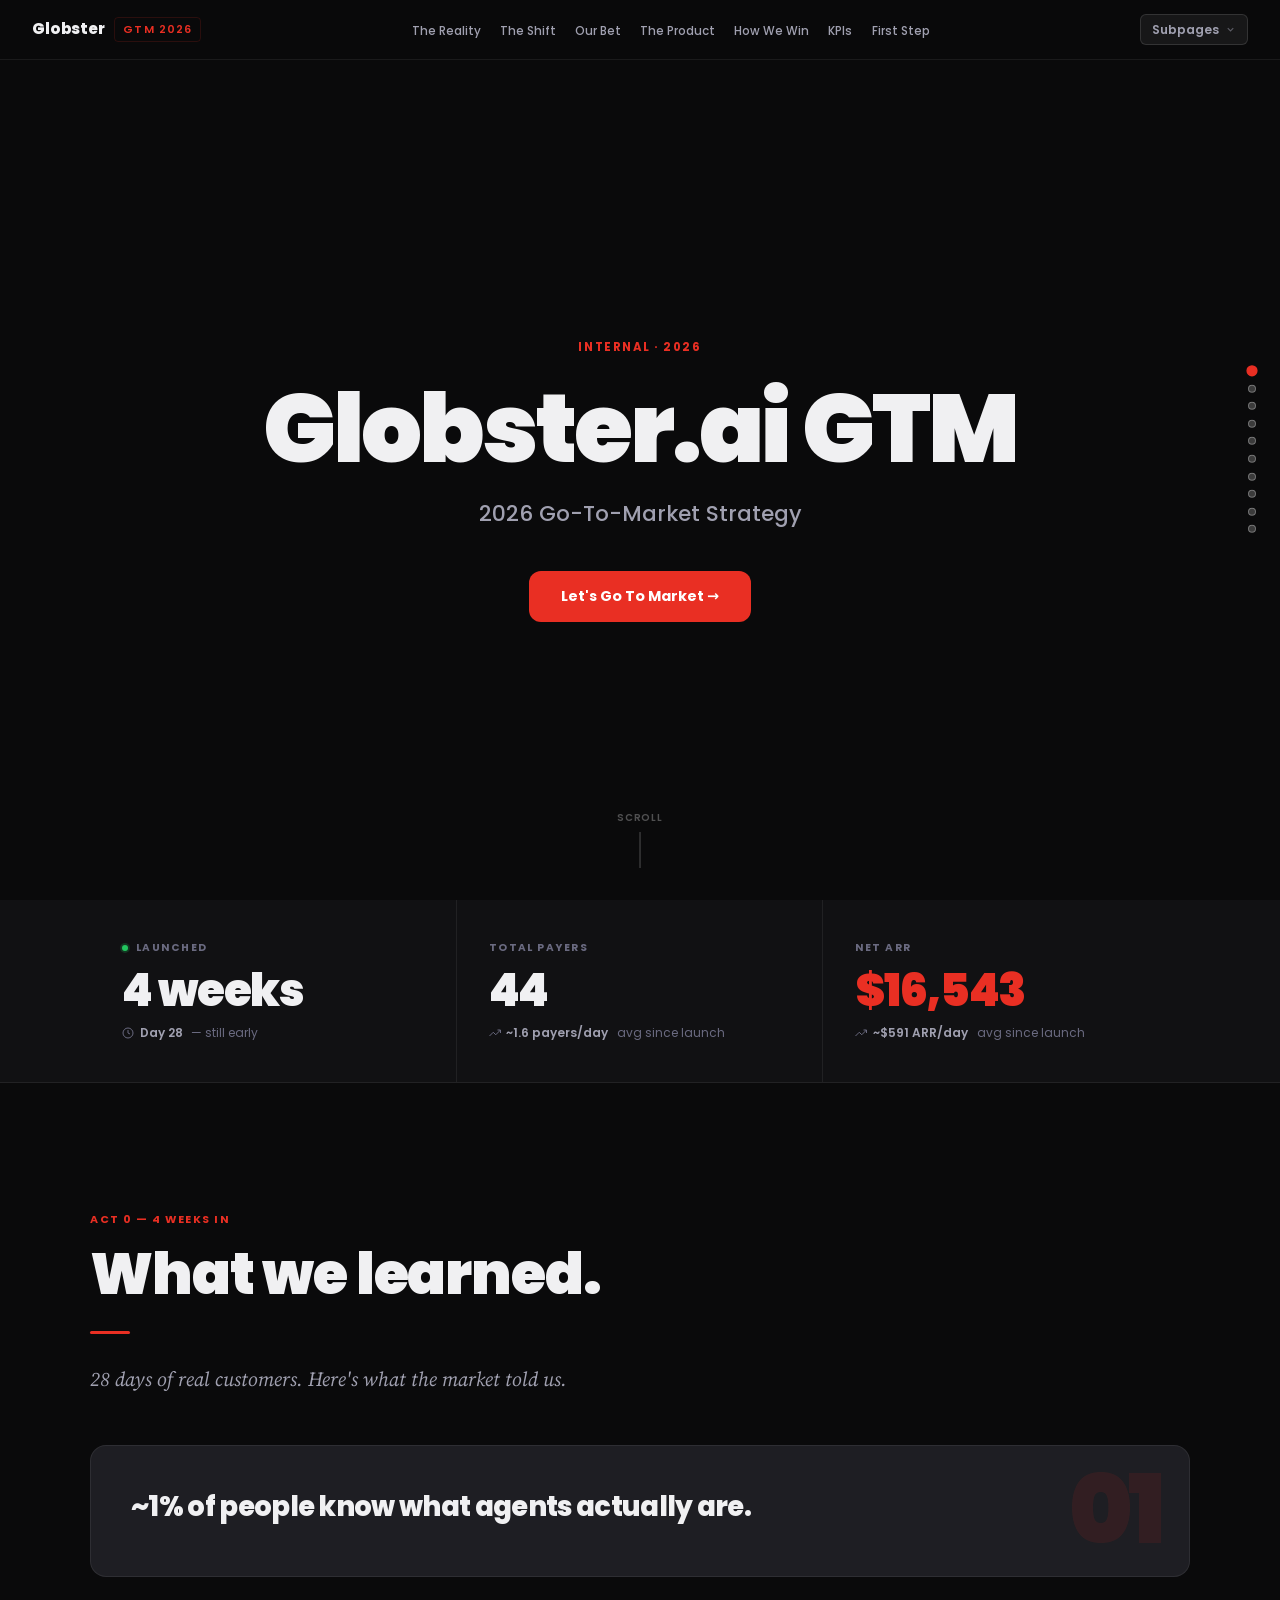
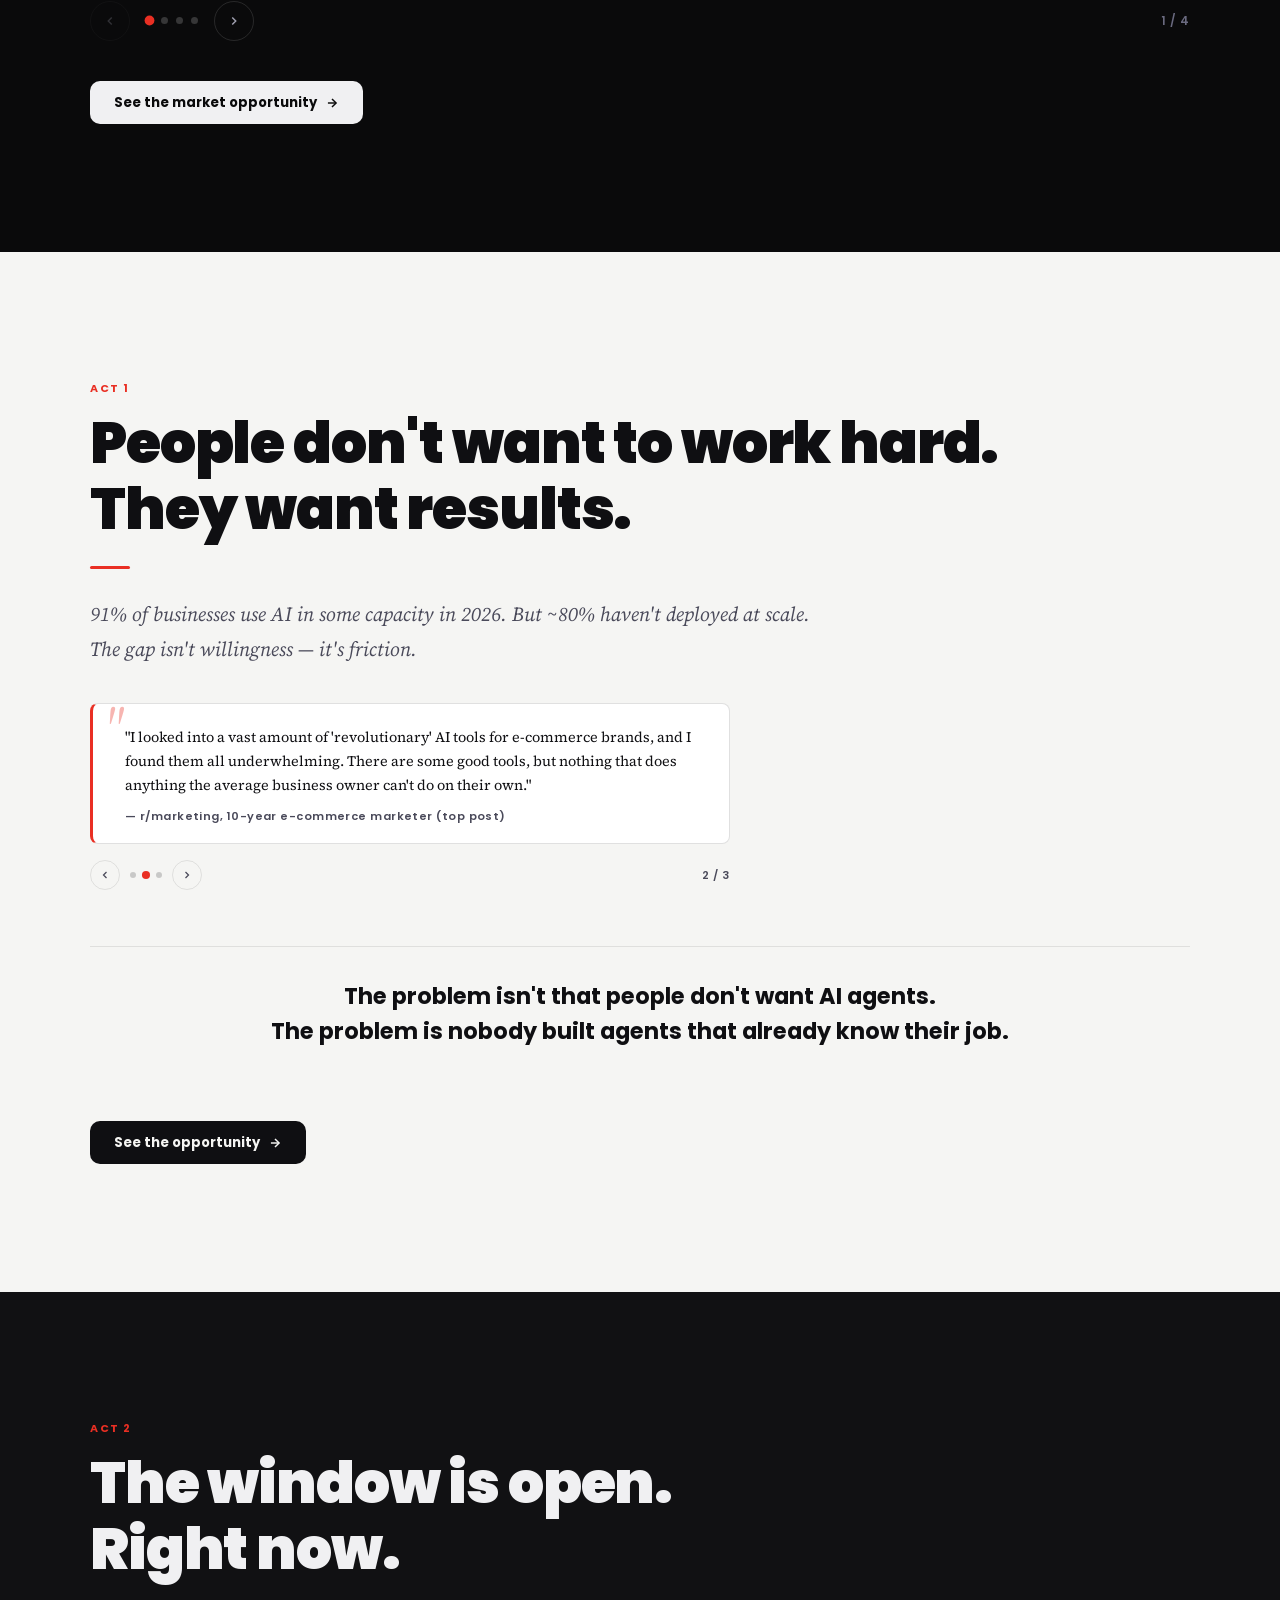
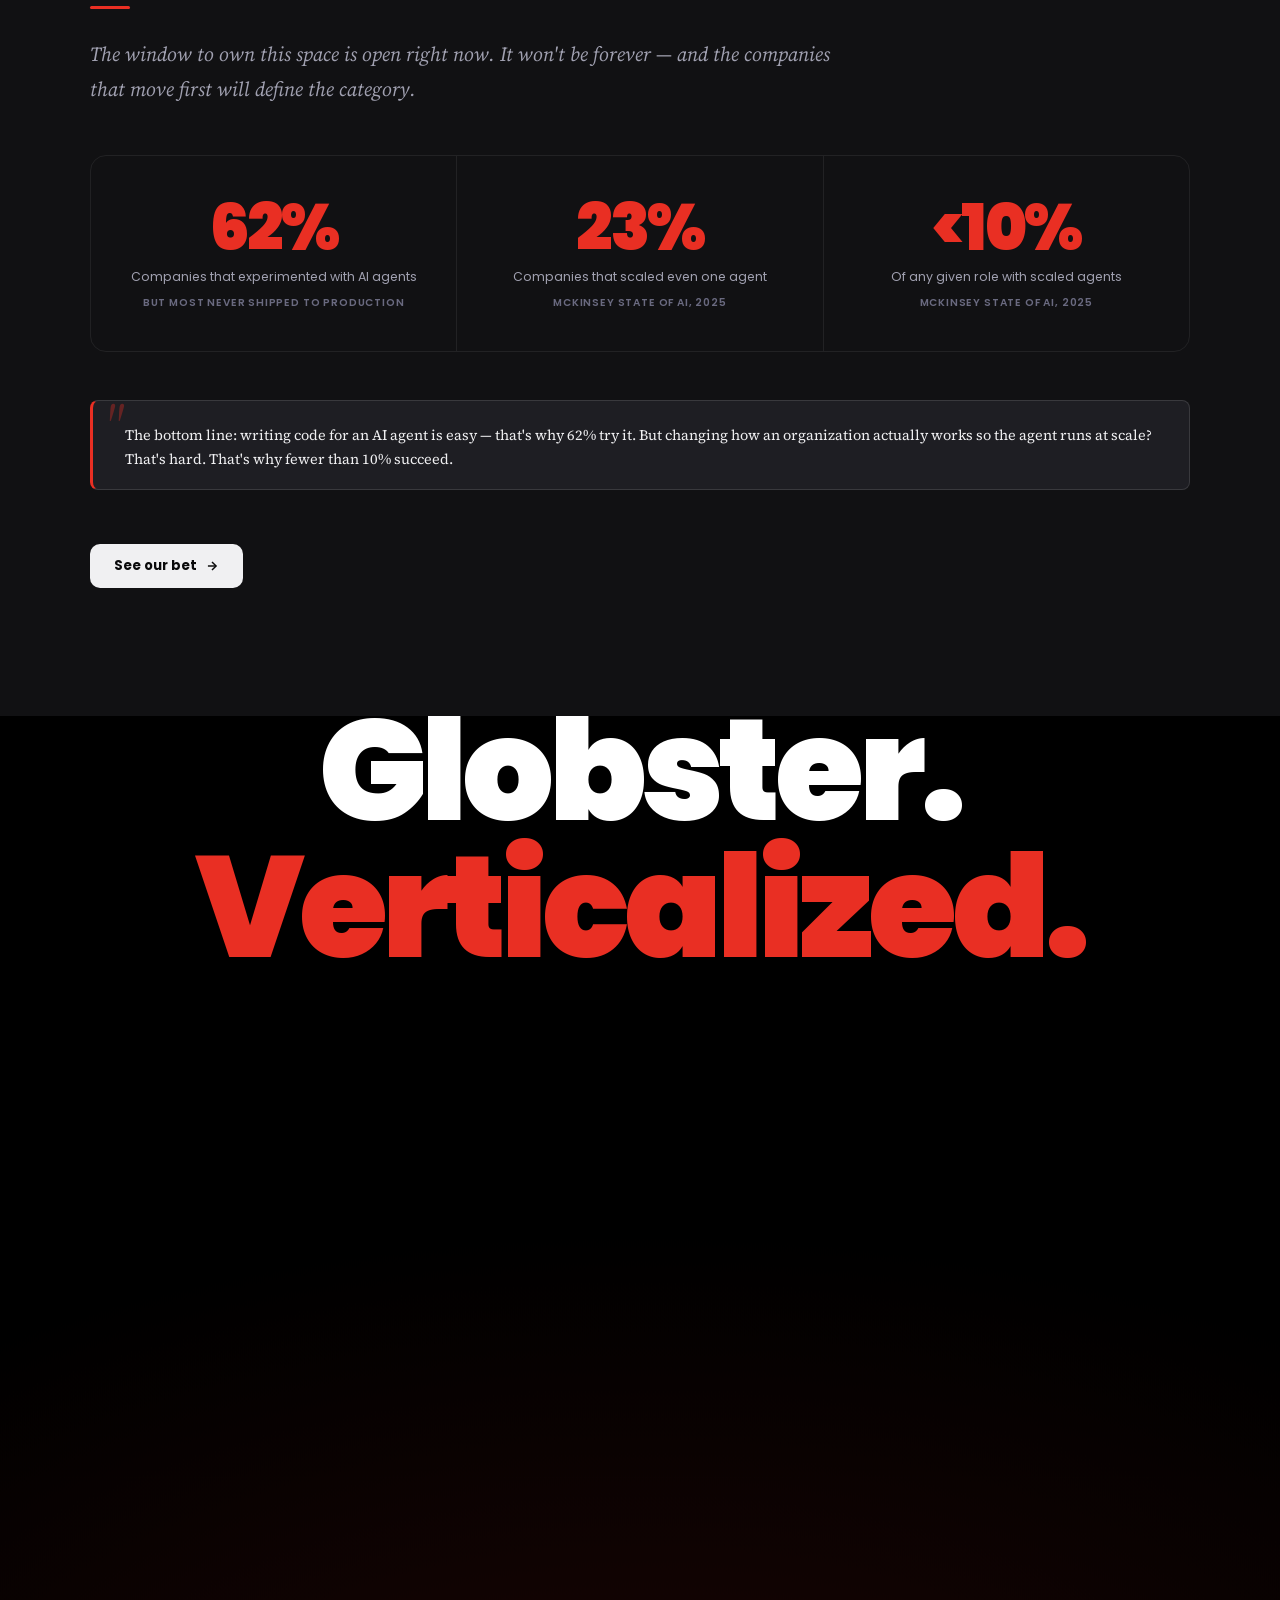
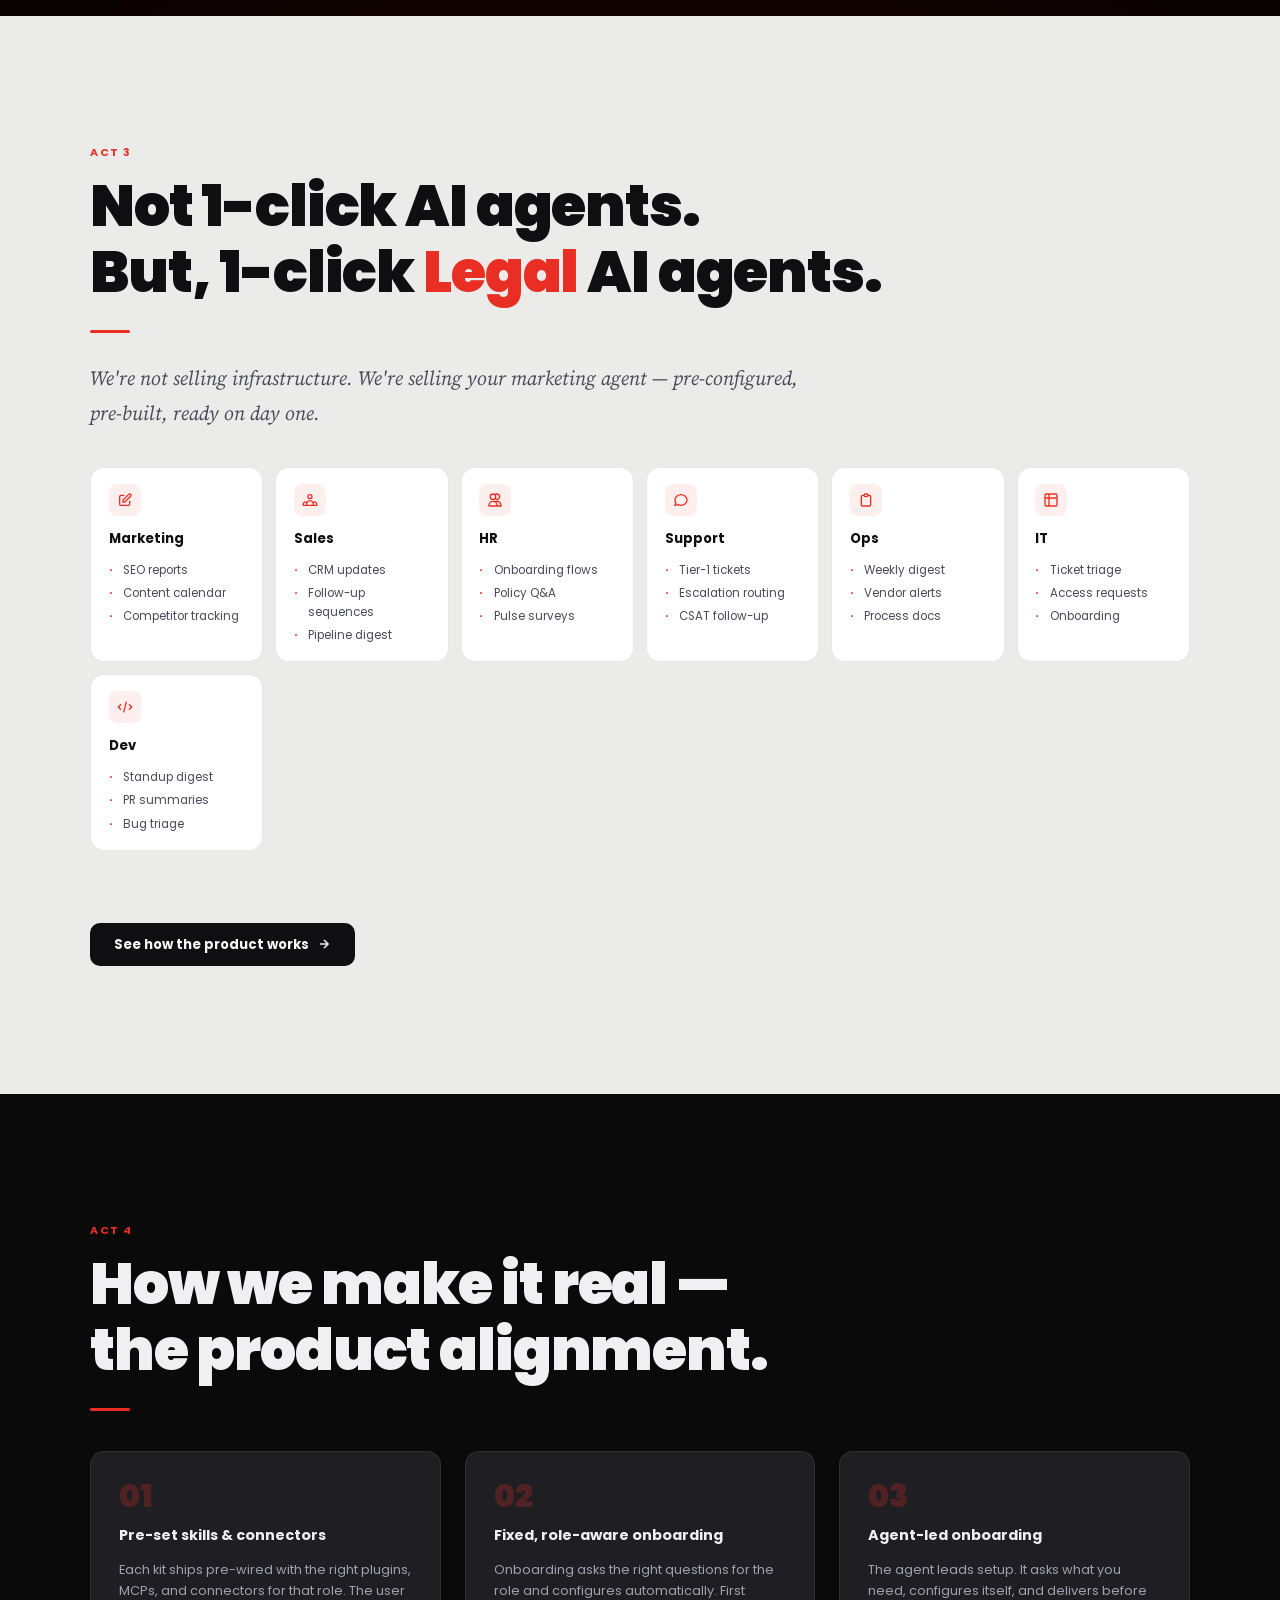
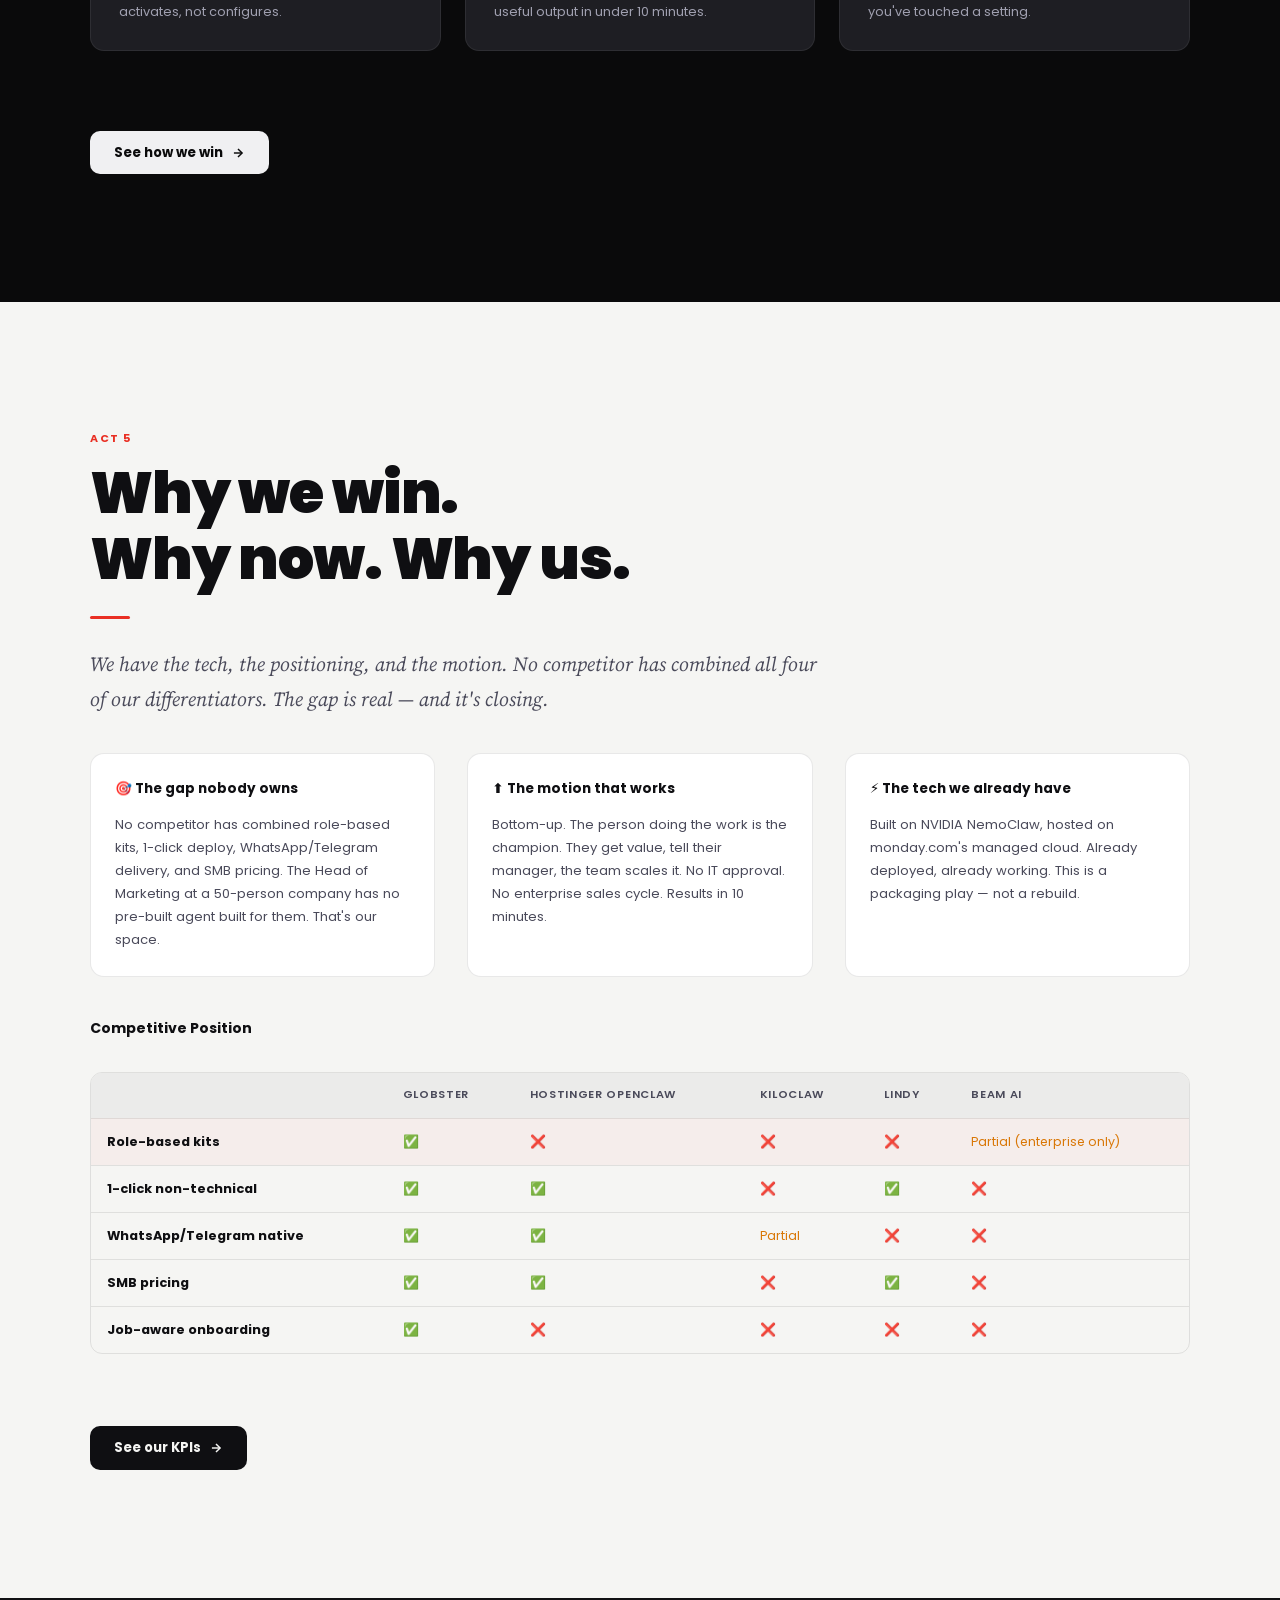
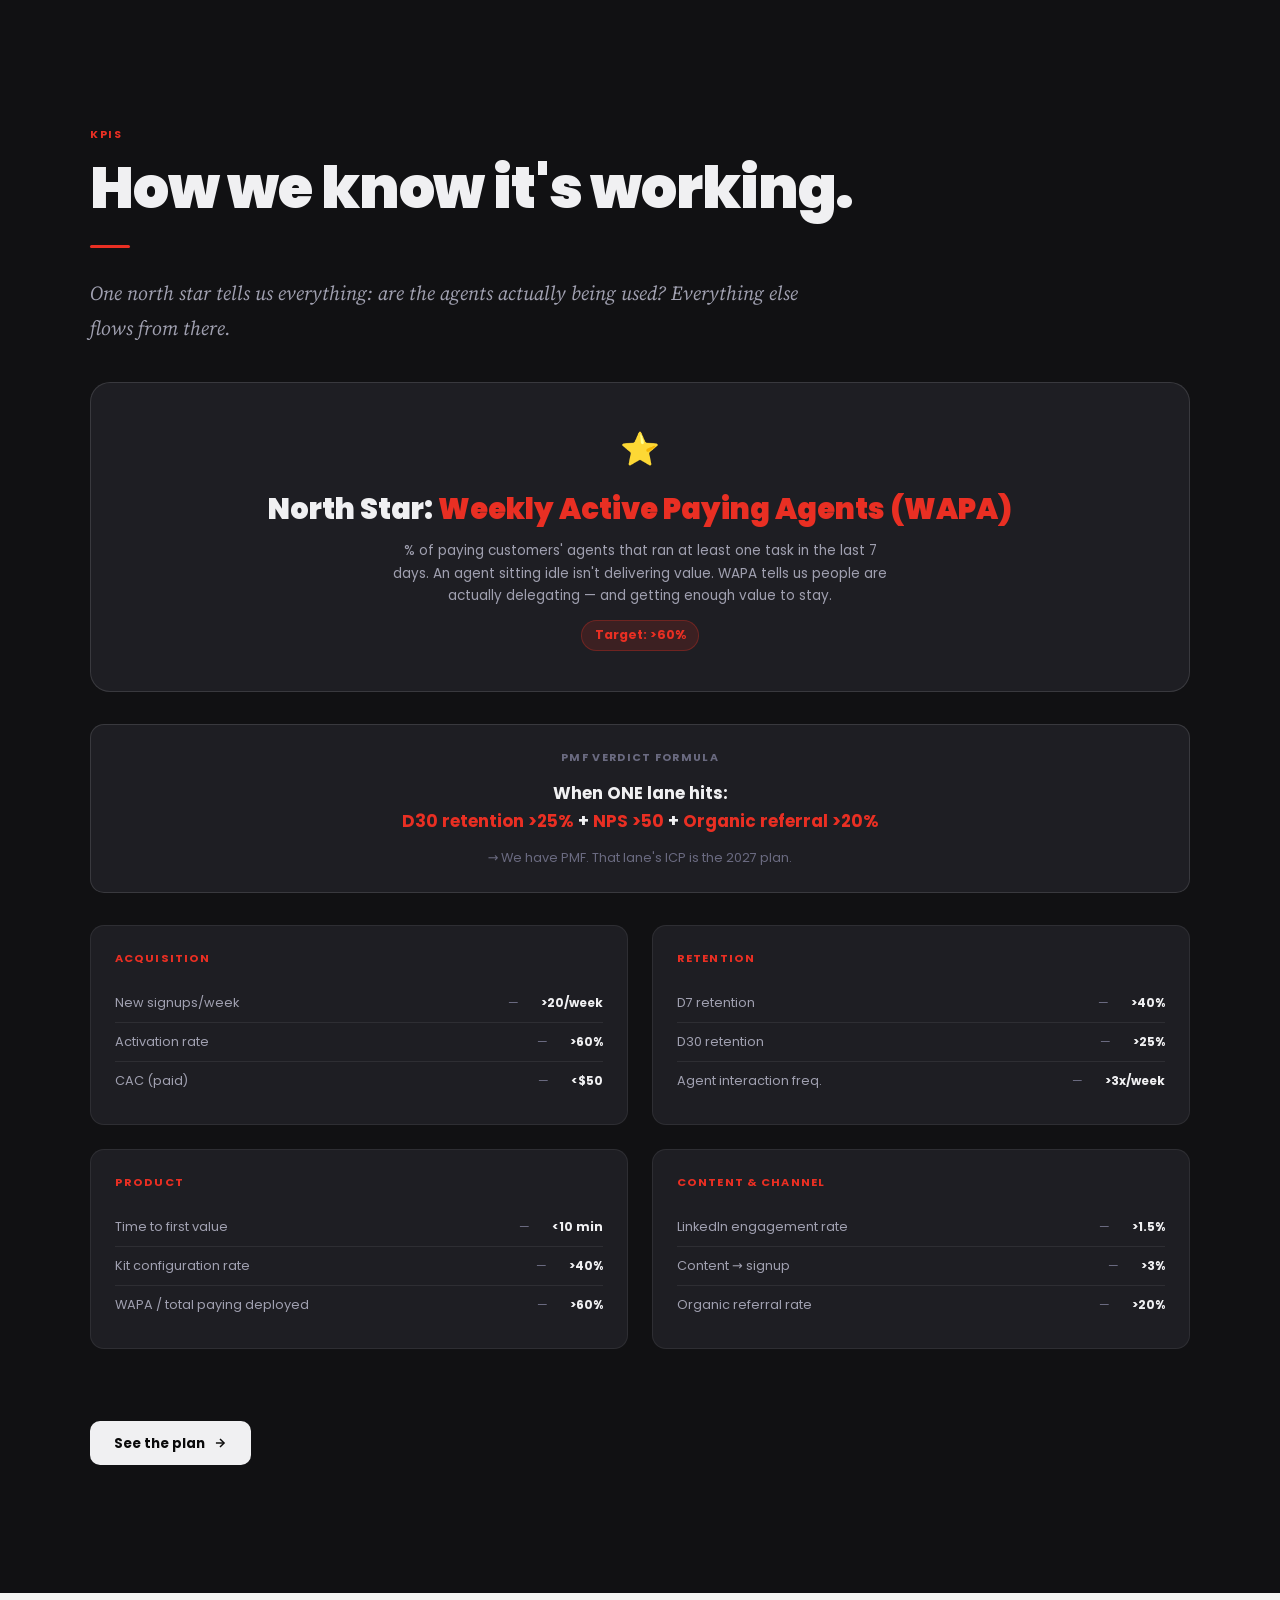
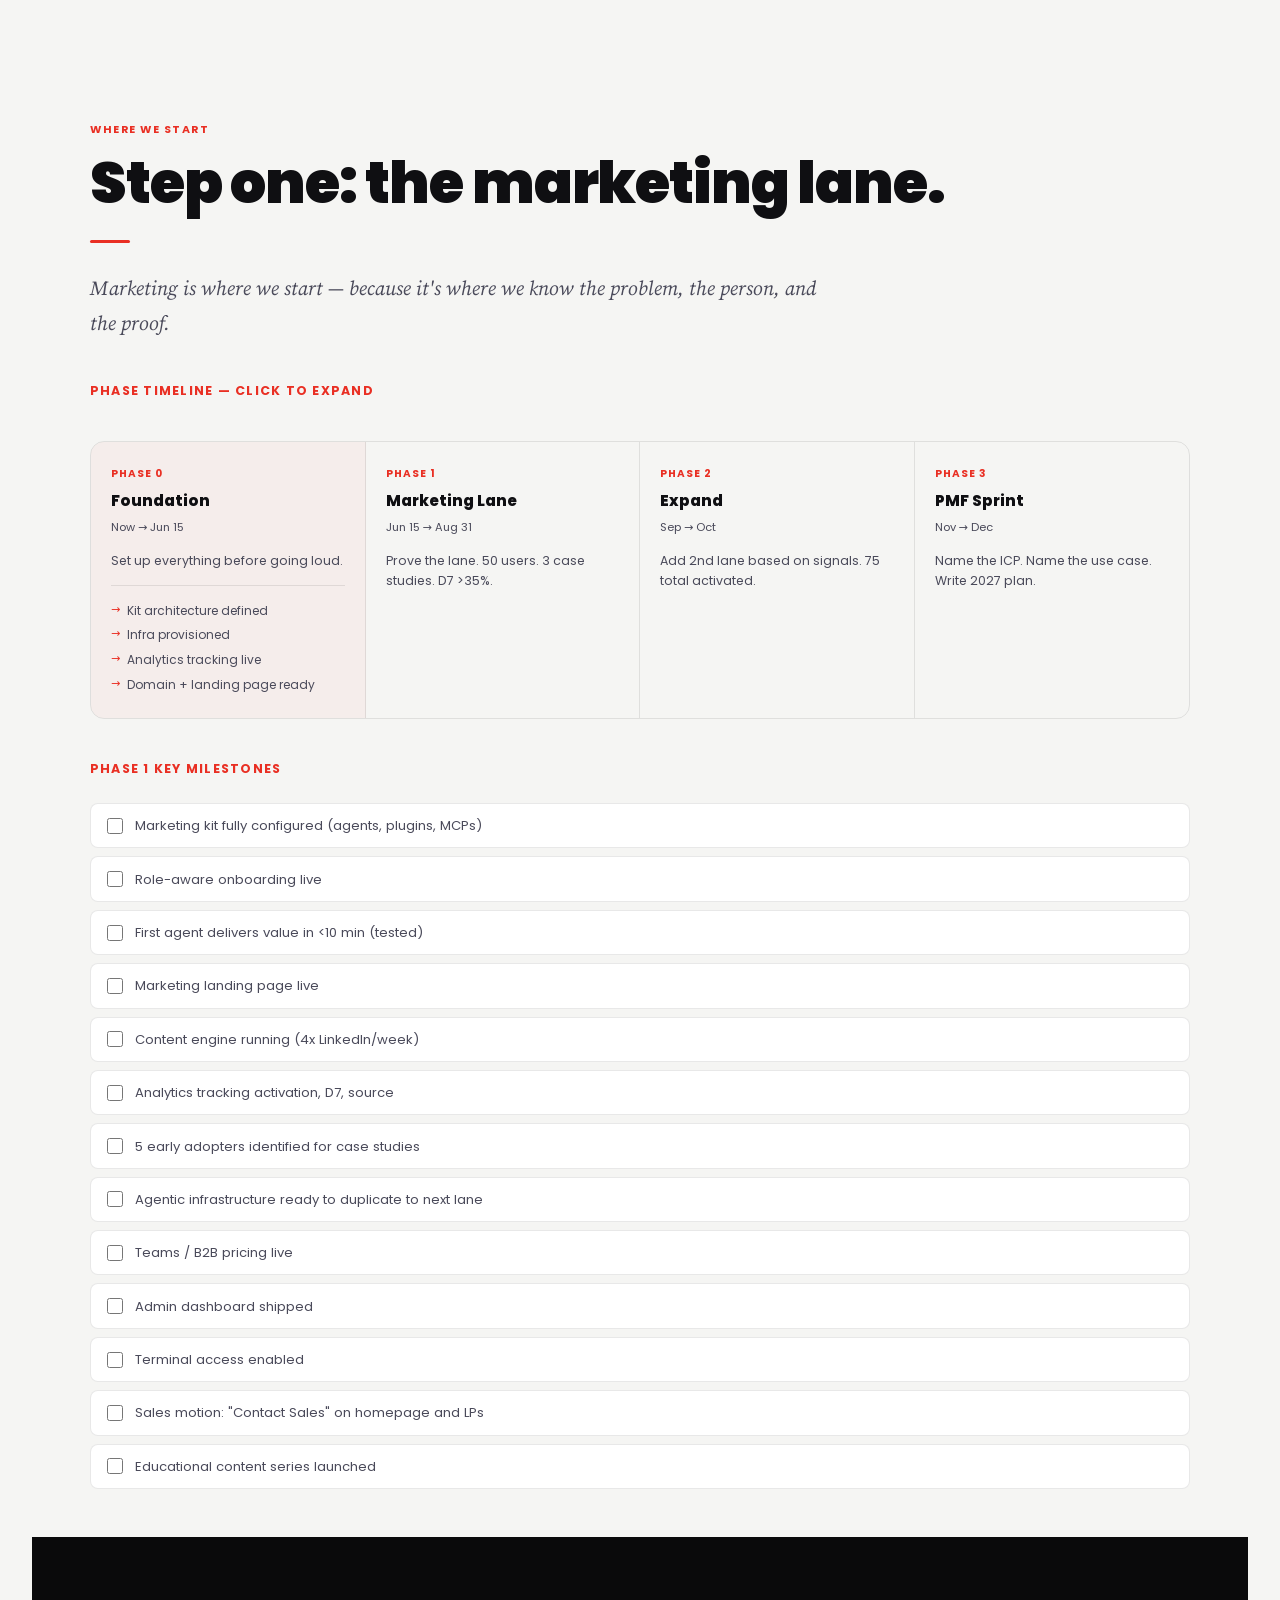
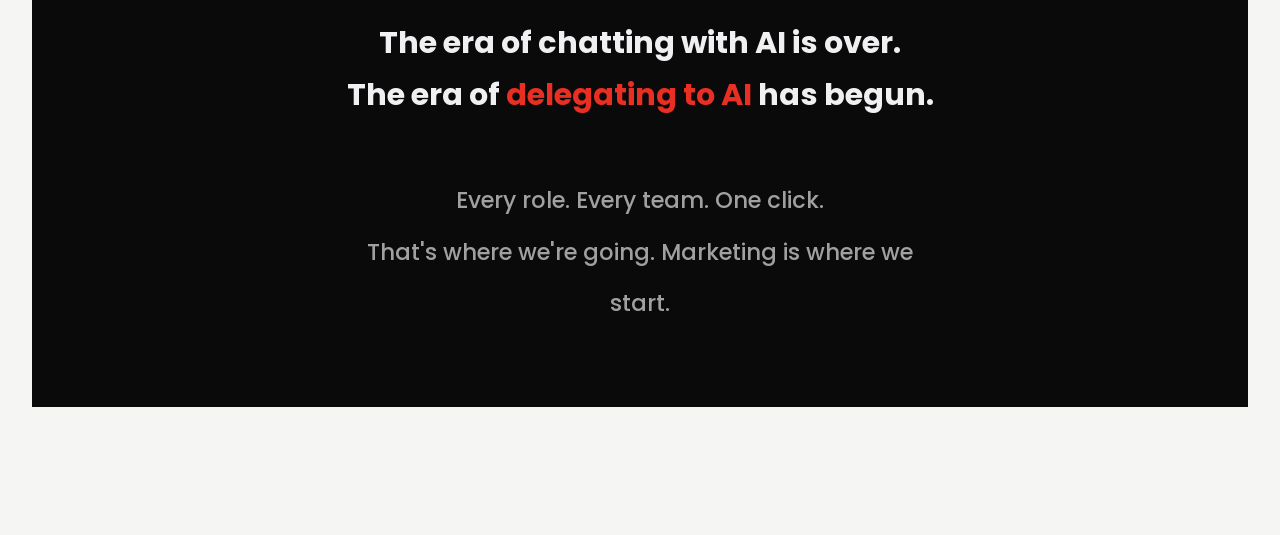
==== GTM planning.html @ 7963e7f7 "Add GTM 2026 strategy page + 8 subpages" ====
<!DOCTYPE html>
<html lang="en" data-theme="dark">
<head>
  <meta charset="UTF-8">
  <meta name="viewport" content="width=device-width, initial-scale=1.0">
  <title>Globster GTM 2026</title>
  <link rel="preconnect" href="https://fonts.googleapis.com">
  <link rel="preconnect" href="https://fonts.gstatic.com" crossorigin>
  <link href="https://fonts.googleapis.com/css2?family=Poppins:wght@400;500;600;700;800;900&family=Source+Serif+4:ital,wght@0,400;0,600;1,400&display=swap" rel="stylesheet">
  <link rel="stylesheet" href="styles.css">
  <style>
    :root {
      --light-bg: #f5f5f3;
      --light-bg-2: #ebebea;
      --light-text: #0f0f12;
      --light-text-2: #4a4a5a;
      --light-surface: #ffffff;
      --light-border: rgba(0,0,0,.09);
    }
    * { box-sizing: border-box; }

    /* Progress bar */
    #progress-bar {
      position: fixed; top: 0; left: 0;
      height: 3px; width: 0%;
      background: var(--accent);
      z-index: 9999; transition: width 80ms linear;
    }

    /* Act indicator */
    #act-indicator {
      position: fixed; right: 1.5rem; top: 50%;
      transform: translateY(-50%);
      display: flex; flex-direction: column; gap: .6rem;
      z-index: 100;
    }
    @media (max-width: 768px) { #act-indicator { display: none; } }
    .act-dot {
      width: 8px; height: 8px; border-radius: 50%;
      background: rgba(255,255,255,.2);
      border: 1.5px solid rgba(255,255,255,.3);
      cursor: pointer; transition: all 200ms;
      position: relative; display: block;
    }
    .act-dot.active { background: var(--accent); border-color: var(--accent); transform: scale(1.4); }
    .act-dot:hover::after {
      content: attr(data-label);
      position: absolute; right: 16px; top: 50%;
      transform: translateY(-50%);
      white-space: nowrap; font-size: .7rem; font-weight: 600;
      color: var(--text); background: var(--surface);
      border: 1px solid var(--border-med);
      padding: .25rem .6rem; border-radius: 4px;
    }

    /* Nav */
    .gtm-nav {
      position: fixed; top: 0; left: 0; right: 0; height: 60px;
      background: rgba(10,10,11,.92); backdrop-filter: blur(12px);
      border-bottom: 1px solid var(--border);
      display: flex; align-items: center; justify-content: space-between;
      padding: 0 2rem; z-index: 1000; gap: 1rem;
    }
    .gtm-nav__brand { display: flex; align-items: center; gap: .6rem; text-decoration: none; flex-shrink: 0; }
    .gtm-nav__logo { font-size: .95rem; font-weight: 800; color: var(--text); letter-spacing: -.01em; }
    .gtm-nav__label {
      font-size: .68rem; font-weight: 600; letter-spacing: .1em;
      text-transform: uppercase; color: var(--accent);
      padding: .2rem .5rem; border: 1px solid var(--accent-dim); border-radius: 4px;
    }
    .gtm-nav__links { display: flex; align-items: center; gap: .1rem; list-style: none; margin: 0; padding: 0; }
    @media (max-width: 900px) { .gtm-nav__links { display: none; } }
    .gtm-nav__links a {
      font-size: .73rem; font-weight: 500; color: var(--text-2);
      text-decoration: none; padding: .3rem .55rem; border-radius: 5px;
      transition: color 150ms, background 150ms; white-space: nowrap;
    }
    .gtm-nav__links a:hover { color: var(--text); background: rgba(255,255,255,.06); }
    .gtm-nav__sub { position: relative; }
    .gtm-nav__sub-btn {
      display: flex; align-items: center; gap: .35rem;
      font-size: .75rem; font-weight: 600; color: var(--text-2);
      background: rgba(255,255,255,.06); border: 1px solid var(--border-med);
      border-radius: 6px; padding: .35rem .7rem; cursor: pointer;
      transition: all 150ms; white-space: nowrap;
    }
    .gtm-nav__sub-btn:hover { color: var(--text); background: rgba(255,255,255,.1); }
    .gtm-nav__sub-btn svg { width: 11px; height: 11px; opacity: .5; transition: transform 200ms; }
    .gtm-nav__dropdown {
      position: absolute; top: calc(100% + 8px); right: 0;
      min-width: 210px; background: #1a1a1f;
      border: 1px solid var(--border-med); border-radius: 10px;
      padding: .4rem; box-shadow: var(--shadow-lg);
      display: none; flex-direction: column; gap: .1rem;
      z-index: 2000;
    }
    .gtm-nav__dropdown.open { display: flex; }
    .gtm-nav__dropdown a {
      font-size: .78rem; font-weight: 500; color: var(--text-2);
      text-decoration: none; padding: .5rem .75rem; border-radius: 6px;
      transition: all 150ms;
    }
    .gtm-nav__dropdown a:hover { color: var(--text); background: rgba(255,255,255,.06); }

    /* Sections */
    body { padding-top: 60px; font-family: var(--font, 'Poppins', sans-serif); }
    .gtm-section { padding: 8rem 2rem; position: relative; }
    .gtm-section--dark  { background: var(--bg, #0a0a0b); color: var(--text, #f0f0f2); }
    .gtm-section--dark2 { background: var(--bg-2, #111113); color: var(--text, #f0f0f2); }
    .gtm-section--light  { background: var(--light-bg);  color: var(--light-text); }
    .gtm-section--light2 { background: var(--light-bg-2); color: var(--light-text); }
    .gtm-inner { max-width: 1100px; margin: 0 auto; }
    .gtm-act-label {
      font-size: .68rem; font-weight: 700; letter-spacing: .14em;
      text-transform: uppercase; color: var(--accent);
      margin-bottom: .75rem; display: block;
    }
    .gtm-h2 {
      font-size: clamp(2.2rem, 4.5vw, 3.75rem); font-weight: 900;
      line-height: 1.15; letter-spacing: -.02em; margin: 0 0 1.5rem;
    }
    .gtm-section--dark .gtm-h2, .gtm-section--dark2 .gtm-h2 { color: var(--text); }
    .gtm-section--light .gtm-h2, .gtm-section--light2 .gtm-h2 { color: var(--light-text); }

    /* Evidence blocks */
    .evidence-block {
      background: var(--surface); border: 1px solid var(--border-med);
      border-left: 3px solid var(--accent);
      border-radius: 8px; padding: 1.1rem 1.25rem; margin-bottom: .9rem;
      font-family: var(--font-serif, 'Source Serif 4', Georgia, serif);
      font-size: .88rem; line-height: 1.65; color: var(--text);
    }
    .gtm-section--light .evidence-block,
    .gtm-section--light2 .evidence-block {
      background: var(--light-surface); border-color: rgba(0,0,0,.12);
      border-left-color: var(--accent); color: var(--light-text);
    }
    .evidence-block .source {
      display: block; margin-top: .6rem;
      font-family: var(--font, 'Poppins', sans-serif);
      font-size: .7rem; font-weight: 600; letter-spacing: .04em;
      color: var(--text-3); font-style: normal;
    }
    .gtm-section--light .evidence-block .source,
    .gtm-section--light2 .evidence-block .source { color: var(--light-text-2); }

    /* Two-column */
    .gtm-two-col { display: grid; grid-template-columns: 1fr 1fr; gap: 3rem; align-items: start; }
    @media (max-width: 768px) { .gtm-two-col { grid-template-columns: 1fr; } }

    .gtm-narrative { font-size: 1rem; line-height: 1.9; }
    .gtm-section--dark .gtm-narrative, .gtm-section--dark2 .gtm-narrative { color: var(--text-2); }
    .gtm-section--light .gtm-narrative, .gtm-section--light2 .gtm-narrative { color: var(--light-text-2); }

    /* Tension */
    .tension-statement {
      text-align: center; font-size: clamp(1rem, 2.5vw, 1.4rem);
      font-weight: 700; line-height: 1.55;
      margin-top: 3.5rem; padding: 2rem;
      border-top: 1px solid var(--light-border); color: var(--light-text);
    }

    /* Stats row */
    .gtm-stats-row { display: grid; grid-template-columns: repeat(3,1fr); gap: 1.5rem; margin: 2.5rem 0; }
    @media (max-width: 640px) { .gtm-stats-row { grid-template-columns: 1fr; } }
    .gtm-stat-card {
      background: var(--surface); border: 1px solid var(--border);
      border-radius: 14px; padding: 1.5rem; text-align: center;
    }
    .gtm-stat-num {
      font-size: clamp(2rem, 5vw, 3.2rem); font-weight: 900;
      letter-spacing: -.03em; color: var(--accent); line-height: 1;
      display: block; margin-bottom: .4rem;
    }
    .gtm-stat-label { font-size: .78rem; line-height: 1.5; color: var(--text-2); }
    .gtm-stat-sublabel {
      display: block; font-size: .65rem; font-weight: 600;
      letter-spacing: .07em; text-transform: uppercase;
      color: var(--text-3); margin-top: .6rem;
    }

    /* Dept grid */
    .dept-grid { display: grid; grid-template-columns: repeat(auto-fill, minmax(200px,1fr)); gap: 1rem; margin: 2rem 0; }
    .dept-card {
      border-radius: 14px; padding: 1.25rem; transition: all 200ms;
    }
    .gtm-section--light .dept-card, .gtm-section--light2 .dept-card {
      background: var(--light-surface); border: 1px solid var(--light-border); color: var(--light-text);
    }
    .gtm-section--dark .dept-card, .gtm-section--dark2 .dept-card {
      background: var(--surface); border: 1px solid var(--border); color: var(--text);
    }
    .dept-card:hover { transform: translateY(-2px); box-shadow: 0 8px 24px rgba(0,0,0,.15); }
    .dept-card__header { font-size: .88rem; font-weight: 700; margin-bottom: .75rem; }
    .dept-card ul { list-style: none; margin: 0; padding: 0; display: flex; flex-direction: column; gap: .3rem; }
    .dept-card ul li { font-size: .78rem; color: var(--light-text-2); padding-left: .9rem; position: relative; }
    .gtm-section--dark .dept-card ul li, .gtm-section--dark2 .dept-card ul li { color: var(--text-2); }
    .dept-card ul li::before { content: '·'; position: absolute; left: 0; color: var(--accent); font-weight: 700; }

    /* Pillars */
    .pillar-row { display: grid; grid-template-columns: repeat(3,1fr); gap: 1.5rem; margin: 2.5rem 0; }
    @media (max-width: 768px) { .pillar-row { grid-template-columns: 1fr; } }
    .pillar-card { background: var(--surface); border: 1px solid var(--border); border-radius: 14px; padding: 1.75rem; }
    .pillar-card__num { font-size: 2rem; font-weight: 900; color: var(--accent); opacity: .25; line-height: 1; margin-bottom: .75rem; }
    .pillar-card__title { font-size: .9rem; font-weight: 700; margin-bottom: .75rem; color: var(--text); }
    .pillar-card__body { font-size: .82rem; line-height: 1.7; color: var(--text-2); }

    /* Callout box */
    .callout-box { background: var(--surface-2); border: 1px solid var(--border-med); border-radius: 14px; padding: 1.75rem 2rem; margin: 2rem 0; }
    .callout-box--accent { background: var(--accent-dim); border-color: rgba(233,47,35,.25); }
    .callout-box__title { font-size: 1rem; font-weight: 800; margin-bottom: .75rem; color: var(--text); }
    .callout-box__body { font-size: .88rem; line-height: 1.7; color: var(--text-2); }
    .gtm-section--light .callout-box { background: var(--light-surface); border-color: var(--light-border); }
    .gtm-section--light .callout-box__title { color: var(--light-text); }
    .gtm-section--light .callout-box__body { color: var(--light-text-2); }

    /* Three-col */
    .gtm-three-col { display: grid; grid-template-columns: repeat(3,1fr); gap: 2rem; margin: 2rem 0; }
    @media (max-width: 768px) { .gtm-three-col { grid-template-columns: 1fr; } }
    .gtm-col-card { padding: 1.5rem; border-radius: 14px; background: var(--surface); border: 1px solid var(--border); }
    .gtm-section--light .gtm-col-card { background: var(--light-surface); border-color: var(--light-border); }
    .gtm-col-card__title { font-size: .85rem; font-weight: 700; margin-bottom: .9rem; }
    .gtm-section--dark .gtm-col-card__title, .gtm-section--dark2 .gtm-col-card__title { color: var(--text); }
    .gtm-section--light .gtm-col-card__title { color: var(--light-text); }
    .gtm-col-card__body { font-size: .82rem; line-height: 1.75; }
    .gtm-section--dark .gtm-col-card__body, .gtm-section--dark2 .gtm-col-card__body { color: var(--text-2); }
    .gtm-section--light .gtm-col-card__body { color: var(--light-text-2); }
    .gtm-col-card__body ul { padding-left: 1.1rem; margin: .5rem 0; }
    .gtm-col-card__body li { margin-bottom: .3rem; }

    /* Competitive table */
    .comp-table-wrap { overflow-x: auto; margin: 2rem 0; border-radius: 12px; border: 1px solid var(--light-border); }
    .comp-table { width: 100%; border-collapse: collapse; font-size: .8rem; }
    .comp-table th {
      background: var(--light-bg-2); color: var(--light-text-2);
      font-weight: 600; font-size: .7rem; letter-spacing: .06em;
      text-transform: uppercase; padding: .85rem 1rem;
      text-align: left; border-bottom: 1px solid var(--light-border); white-space: nowrap;
    }
    .comp-table td { padding: .8rem 1rem; border-bottom: 1px solid var(--light-border); color: var(--light-text-2); vertical-align: middle; }
    .comp-table td:first-child { font-weight: 700; color: var(--light-text); white-space: nowrap; }
    .comp-table tr:last-child td { border-bottom: none; }
    .comp-table tbody tr { transition: background 150ms; cursor: default; }
    .comp-table tbody tr:hover { background: rgba(0,0,0,.03); }
    .comp-table tbody tr.us-row { background: rgba(233,47,35,.04); }
    .comp-table tbody tr.us-row:hover { background: rgba(233,47,35,.08); }
    .check { color: #16a34a; } .cross { color: #aaa; } .partial { color: #d97706; font-size: .78rem; }

    /* North star */
    .north-star {
      text-align: center; padding: 2.5rem;
      background: var(--surface); border: 1px solid var(--border-med);
      border-radius: 20px; margin: 2rem 0;
    }
    .north-star__icon { font-size: 2rem; margin-bottom: .75rem; }
    .north-star__metric { font-size: clamp(1.3rem, 3vw, 1.8rem); font-weight: 900; color: var(--text); margin-bottom: .5rem; }
    .north-star__metric span { color: var(--accent); }
    .north-star__desc { font-size: .85rem; color: var(--text-2); line-height: 1.65; max-width: 500px; margin: .5rem auto 0; }
    .north-star__target {
      display: inline-block; margin-top: .75rem;
      font-size: .78rem; font-weight: 700; padding: .3rem .8rem;
      background: var(--accent-dim); border: 1px solid rgba(233,47,35,.3);
      border-radius: 20px; color: var(--accent);
    }

    /* PMF box */
    .pmf-box { background: var(--surface); border: 1px solid var(--border-med); border-radius: 14px; padding: 1.5rem 2rem; text-align: center; margin: 2rem 0; }
    .pmf-box__label { font-size: .68rem; font-weight: 700; letter-spacing: .12em; text-transform: uppercase; color: var(--text-3); margin-bottom: .75rem; }
    .pmf-box__formula { font-size: clamp(.88rem, 2vw, 1.05rem); font-weight: 700; color: var(--text); line-height: 1.7; }
    .pmf-box__formula span { color: var(--accent); }
    .pmf-box__verdict { margin-top: .75rem; font-size: .8rem; color: var(--text-3); }

    /* KPI grid */
    .kpi-grid { display: grid; grid-template-columns: repeat(2,1fr); gap: 1.5rem; margin: 2rem 0; }
    @media (max-width: 640px) { .kpi-grid { grid-template-columns: 1fr; } }
    .kpi-category { background: var(--surface); border: 1px solid var(--border); border-radius: 14px; padding: 1.5rem; }
    .kpi-category__title { font-size: .7rem; font-weight: 700; letter-spacing: .1em; text-transform: uppercase; color: var(--accent); margin-bottom: 1rem; }
    .kpi-row { display: flex; justify-content: space-between; align-items: baseline; padding: .55rem 0; border-bottom: 1px solid var(--border); gap: 1rem; }
    .kpi-row:last-child { border-bottom: none; }
    .kpi-row__name { font-size: .8rem; color: var(--text-2); flex: 1; }
    .kpi-row__current { font-size: .75rem; color: var(--text-3); min-width: 24px; text-align: center; }
    .kpi-row__target { font-size: .75rem; font-weight: 700; color: var(--text); white-space: nowrap; }

    /* Phase timeline */
    .phase-timeline { display: grid; grid-template-columns: repeat(4,1fr); gap: 0; margin: 2.5rem 0; border: 1px solid var(--light-border); border-radius: 14px; overflow: hidden; }
    @media (max-width: 768px) { .phase-timeline { grid-template-columns: 1fr; } }
    .phase-card { padding: 1.5rem 1.25rem; border-right: 1px solid var(--light-border); cursor: pointer; transition: background 200ms; }
    .phase-card:last-child { border-right: none; }
    .phase-card:hover { background: rgba(0,0,0,.03); }
    .phase-card.active { background: rgba(233,47,35,.04); }
    .phase-card__num { font-size: .65rem; font-weight: 700; letter-spacing: .1em; text-transform: uppercase; color: var(--accent); margin-bottom: .4rem; }
    .phase-card__name { font-size: .95rem; font-weight: 800; color: var(--light-text); margin-bottom: .3rem; }
    .phase-card__dates { font-size: .7rem; color: var(--light-text-2); margin-bottom: .9rem; }
    .phase-card__desc { font-size: .78rem; line-height: 1.6; color: var(--light-text-2); }
    .phase-card__detail { display: none; margin-top: .9rem; padding-top: .9rem; border-top: 1px solid var(--light-border); }
    .phase-card.active .phase-card__detail { display: block; }
    .phase-card__detail ul { list-style: none; padding: 0; margin: 0; display: flex; flex-direction: column; gap: .35rem; }
    .phase-card__detail li { font-size: .75rem; color: var(--light-text-2); padding-left: 1rem; position: relative; }
    .phase-card__detail li::before { content: '→'; position: absolute; left: 0; color: var(--accent); font-size: .7rem; }

    /* Milestones */
    .milestone-list { display: flex; flex-direction: column; gap: .5rem; margin: 1.5rem 0; }
    .milestone-item { display: flex; align-items: center; gap: .75rem; padding: .7rem 1rem; background: var(--light-surface); border: 1px solid var(--light-border); border-radius: 8px; font-size: .82rem; color: var(--light-text-2); cursor: pointer; transition: background 150ms; }
    .milestone-item:hover { background: #f0f0ee; }
    .milestone-item input[type="checkbox"] { width: 16px; height: 16px; accent-color: var(--accent); flex-shrink: 0; cursor: pointer; }

    /* Reasons */
    .reasons-list { display: flex; flex-direction: column; gap: .65rem; margin: 2rem 0; }
    .reason-item { display: flex; align-items: flex-start; gap: 1rem; padding: .9rem 1.25rem; background: var(--light-surface); border: 1px solid var(--light-border); border-radius: 10px; }
    .reason-num { font-size: 1.1rem; font-weight: 900; color: var(--accent); flex-shrink: 0; line-height: 1.4; min-width: 24px; }
    .reason-text { font-size: .85rem; line-height: 1.6; color: var(--light-text-2); }
    .reason-text strong { color: var(--light-text); }

    /* Section CTA */
    .section-cta {
      display: inline-flex; align-items: center; gap: .5rem;
      margin-top: 2.5rem;
      padding: .7rem 1.5rem;
      font-size: .82rem; font-weight: 700;
      border-radius: 10px; text-decoration: none;
      transition: all 180ms; cursor: pointer; border: none;
    }
    .section-cta svg { width: 14px; height: 14px; transition: transform 180ms; }
    .section-cta:hover svg { transform: translateX(3px); }
    .section-cta--dark {
      background: var(--text); color: var(--bg);
    }
    .section-cta--dark:hover { background: #fff; }
    .section-cta--light {
      background: var(--light-text); color: var(--light-bg);
    }
    .section-cta--light:hover { background: #000; }
    .section-cta--ghost-dark {
      background: transparent; color: var(--text);
      border: 1px solid var(--border-med);
    }
    .section-cta--ghost-dark:hover { background: rgba(255,255,255,.06); border-color: rgba(255,255,255,.25); }
    .section-cta--ghost-light {
      background: transparent; color: var(--light-text);
      border: 1px solid var(--light-border);
    }
    .section-cta--ghost-light:hover { background: rgba(0,0,0,.05); border-color: rgba(0,0,0,.2); }

    /* Act 0 — learnings carousel */
    .learnings-carousel { margin-top: 3rem; position: relative; }
    .learnings-track { position: relative; }
    .learning-card {
      display: none;
      background: var(--surface); border: 1px solid var(--border);
      border-radius: 16px; padding: 2.75rem 2.5rem 2.25rem;
      position: relative; overflow: hidden;
      animation: lcFadeIn 280ms ease;
    }
    .learning-card.active { display: block; }
    @keyframes lcFadeIn { from { opacity: 0; transform: translateY(8px); } to { opacity: 1; transform: none; } }
    .learning-card__num {
      font-size: 6rem; font-weight: 900; letter-spacing: -.05em;
      color: var(--accent); opacity: .1; line-height: 1;
      position: absolute; top: 1rem; right: 1.75rem;
      font-variant-numeric: tabular-nums; pointer-events: none;
    }
    .learning-card__insight {
      font-size: clamp(1.25rem, 2.5vw, 1.7rem); font-weight: 800;
      line-height: 1.25; letter-spacing: -.025em;
      color: var(--text); margin-bottom: 1rem;
      max-width: 680px; position: relative; z-index: 1;
    }
    .learning-card__context {
      font-size: .95rem; line-height: 1.8; color: var(--text-2);
      max-width: 600px; position: relative; z-index: 1;
    }
    .learning-card__context em { color: var(--text); font-style: normal; font-weight: 600; }

    /* Learnings nav */
    .learnings-nav {
      display: flex; align-items: center; gap: 1rem;
      margin-top: 1.5rem;
    }
    .lc-btn {
      width: 40px; height: 40px; border-radius: 50%; cursor: pointer;
      display: flex; align-items: center; justify-content: center;
      border: 1px solid var(--border-med); background: transparent;
      color: var(--text-2); transition: all 150ms; flex-shrink: 0;
    }
    .lc-btn:hover { background: rgba(255,255,255,.08); color: var(--text); border-color: rgba(255,255,255,.3); }
    .lc-btn:disabled { opacity: .25; cursor: not-allowed; }
    .lc-dots { display: flex; gap: .5rem; align-items: center; }
    .lc-dot {
      width: 7px; height: 7px; border-radius: 50%;
      background: rgba(255,255,255,.18); cursor: pointer;
      transition: all 200ms;
    }
    .lc-dot.active { background: var(--accent); transform: scale(1.4); }
    .lc-count {
      font-size: .72rem; font-weight: 600; letter-spacing: .06em;
      color: var(--text-3); margin-left: auto;
    }

    /* Rotating word */
    .rotating-word {
      display: inline-block;
      position: relative;
      color: var(--accent);
      min-width: 3ch;
    }
    .rotating-word__inner {
      display: inline-block;
      transition: opacity 200ms ease, transform 200ms ease;
    }
    .rotating-word__inner.exit {
      opacity: 0; transform: translateY(-8px);
    }
    .rotating-word__inner.enter {
      opacity: 0; transform: translateY(8px);
    }

    /* Parallax transition */
    .parallax-transition {
      position: relative;
      height: 100vh;
      background: #000;
      overflow: hidden;
      display: flex; align-items: center; justify-content: center;
    }
    .parallax-transition__bg {
      position: absolute; inset: -30%;
      background: radial-gradient(ellipse 80% 60% at 50% 60%, rgba(233,47,35,.12) 0%, transparent 70%);
      will-change: transform;
    }
    .parallax-transition__content {
      position: relative; z-index: 2;
      text-align: center;
      will-change: transform;
    }
    .parallax-transition__eyebrow {
      font-size: .72rem; font-weight: 700; letter-spacing: .2em;
      text-transform: uppercase; color: var(--accent);
      margin-bottom: 1.5rem; display: block;
      opacity: 0; transform: translateY(20px);
      transition: opacity 600ms ease, transform 600ms ease;
    }
    .parallax-transition__h1 {
      font-size: clamp(3.5rem, 12vw, 9rem); font-weight: 900;
      letter-spacing: -.04em; line-height: .95;
      color: #fff;
      opacity: 0; transform: translateY(30px);
      transition: opacity 700ms ease 150ms, transform 700ms ease 150ms;
    }
    .parallax-transition__h1 span { color: var(--accent); }
    .parallax-transition.visible .parallax-transition__eyebrow,
    .parallax-transition.visible .parallax-transition__h1 {
      opacity: 1; transform: translateY(0);
    }

    /* Status section */
    .status-section {
      background: var(--bg-2, #111113);
      border-bottom: 1px solid var(--border);
      padding: 0;
    }
    .status-inner {
      max-width: 1100px; margin: 0 auto;
      display: grid; grid-template-columns: repeat(3, 1fr);
    }
    @media (max-width: 640px) { .status-inner { grid-template-columns: 1fr; } }
    .status-item {
      padding: 2.5rem 2rem;
      border-right: 1px solid var(--border);
      position: relative;
    }
    .status-item:last-child { border-right: none; }
    @media (max-width: 640px) { .status-item { border-right: none; border-bottom: 1px solid var(--border); } .status-item:last-child { border-bottom: none; } }
    .status-item__label {
      font-size: .65rem; font-weight: 700; letter-spacing: .14em;
      text-transform: uppercase; color: var(--text-3);
      margin-bottom: .75rem; display: flex; align-items: center; gap: .5rem;
    }
    .status-live-dot {
      width: 6px; height: 6px; border-radius: 50%; background: #22c55e;
      box-shadow: 0 0 0 2px rgba(34,197,94,.2);
      animation: pulse-green 2s ease-in-out infinite;
      flex-shrink: 0;
    }
    @keyframes pulse-green {
      0%, 100% { box-shadow: 0 0 0 2px rgba(34,197,94,.2); }
      50% { box-shadow: 0 0 0 5px rgba(34,197,94,.1); }
    }
    .status-item__value {
      font-size: clamp(1.8rem, 4vw, 2.8rem); font-weight: 900;
      letter-spacing: -.03em; color: var(--text); line-height: 1;
      margin-bottom: .6rem; display: block;
    }
    .status-item__value--accent { color: var(--accent); }
    .status-item__avg {
      font-size: .75rem; color: var(--text-3); display: flex; align-items: center; gap: .35rem;
    }
    .status-item__avg strong { color: var(--text-2); font-weight: 600; }

    /* Closing strip */
    .closing-strip { background: var(--bg); color: var(--text); text-align: center; padding: 5rem 2rem; margin-top: 3rem; }
    .closing-strip__text { font-size: clamp(1.1rem, 3vw, 1.9rem); font-weight: 700; line-height: 1.7; max-width: 600px; margin: 0 auto; }
    .closing-strip__accent { color: var(--accent); }

/* Lead paragraph */
.gtm-lead {
  font-family: 'Source Serif 4', Georgia, serif;
  font-size: clamp(1.05rem, 2vw, 1.25rem);
  font-style: italic;
  line-height: 1.75;
  margin: 0 0 2.25rem;
  max-width: 740px;
}
.gtm-section--dark .gtm-lead, .gtm-section--dark2 .gtm-lead { color: var(--text-2); }
.gtm-section--light .gtm-lead, .gtm-section--light2 .gtm-lead { color: var(--light-text-2); }

/* Accent divider */
.gtm-divider { width: 2.5rem; height: 3px; background: var(--accent); border-radius: 2px; margin: 1.25rem 0 1.75rem; }

/* Evidence block upgrade */
.evidence-block {
  position: relative;
  padding: 1.4rem 1.4rem 1.1rem 2rem;
  font-size: .9rem;
}
.evidence-block::before {
  content: '"';
  position: absolute; top: -.2rem; left: .6rem;
  font-family: 'Source Serif 4', Georgia, serif;
  font-size: 3.5rem; line-height: 1;
  color: var(--accent); opacity: .35;
  font-style: italic; pointer-events: none;
}

/* Quote carousel */
.quote-carousel { position: relative; }
.quote-slide { display: none; animation: qcFadeIn 300ms ease; }
.quote-slide.active { display: block; }
@keyframes qcFadeIn { from { opacity: 0; transform: translateY(6px); } to { opacity: 1; transform: none; } }
.quote-carousel__nav {
  display: flex; align-items: center; gap: .6rem; margin-top: 1rem;
}
.qc-btn {
  width: 30px; height: 30px; border-radius: 50%;
  background: transparent; cursor: pointer;
  display: flex; align-items: center; justify-content: center;
  transition: all 150ms; flex-shrink: 0;
}
.gtm-section--light .qc-btn, .gtm-section--light2 .qc-btn {
  border: 1px solid var(--light-border); color: var(--light-text-2);
}
.gtm-section--light .qc-btn:hover, .gtm-section--light2 .qc-btn:hover {
  background: rgba(0,0,0,.06); color: var(--light-text); border-color: rgba(0,0,0,.25);
}
.gtm-section--dark .qc-btn, .gtm-section--dark2 .qc-btn {
  border: 1px solid var(--border-med); color: var(--text-2);
}
.gtm-section--dark .qc-btn:hover, .gtm-section--dark2 .qc-btn:hover {
  background: rgba(255,255,255,.08); color: var(--text); border-color: rgba(255,255,255,.3);
}
.qc-dots { display: flex; gap: .45rem; align-items: center; }
.qc-dot {
  width: 6px; height: 6px; border-radius: 50%;
  cursor: pointer; transition: all 200ms;
}
.gtm-section--light .qc-dot, .gtm-section--light2 .qc-dot { background: rgba(0,0,0,.18); }
.gtm-section--light .qc-dot.active, .gtm-section--light2 .qc-dot.active { background: var(--accent); transform: scale(1.35); }
.gtm-section--dark .qc-dot, .gtm-section--dark2 .qc-dot { background: rgba(255,255,255,.2); }
.gtm-section--dark .qc-dot.active, .gtm-section--dark2 .qc-dot.active { background: var(--accent); transform: scale(1.35); }
.qc-count { font-size: .68rem; font-weight: 600; letter-spacing: .06em; margin-left: auto; }
.gtm-section--light .qc-count, .gtm-section--light2 .qc-count { color: var(--light-text-2); }
.gtm-section--dark .qc-count, .gtm-section--dark2 .qc-count { color: var(--text-3); }

/* Dept card icon badge */
.dept-card__icon {
  width: 32px; height: 32px; border-radius: 8px;
  background: var(--accent-dim); display: flex; align-items: center; justify-content: center;
  margin-bottom: .75rem;
}
.dept-card__icon svg { width: 16px; height: 16px; color: var(--accent); }
.gtm-section--light .dept-card__icon, .gtm-section--light2 .dept-card__icon {
  background: rgba(233,47,35,.08);
}

/* Narrative size upgrade */
.gtm-narrative { font-size: 1rem; line-height: 1.9; }

/* Carousel full-width mode */
.quote-carousel--wide { max-width: 640px; }

/* Big stat display for shift section */
.big-number-row { display: flex; gap: 0; margin: 3rem 0; border: 1px solid var(--border); border-radius: 16px; overflow: hidden; }
.big-number-item { flex: 1; padding: 2.5rem 2rem; border-right: 1px solid var(--border); text-align: center; }
.big-number-item:last-child { border-right: none; }
.big-number-item__num { font-size: clamp(2.5rem, 6vw, 4rem); font-weight: 900; color: var(--accent); letter-spacing: -.04em; line-height: 1; display: block; margin-bottom: .5rem; }
.big-number-item__label { font-size: .78rem; color: var(--text-2); line-height: 1.5; }
.big-number-item__sub { display: block; font-size: .65rem; font-weight: 600; letter-spacing: .08em; text-transform: uppercase; color: var(--text-3); margin-top: .5rem; }
@media (max-width: 600px) { .big-number-row { flex-direction: column; } .big-number-item { border-right: none; border-bottom: 1px solid var(--border); } .big-number-item:last-child { border-bottom: none; } }

/* Dept card minimal mode */
.dept-grid--tight { grid-template-columns: repeat(auto-fill, minmax(150px, 1fr)); gap: .75rem; }
.dept-card--min { padding: 1rem 1.1rem; }
.dept-card--min .dept-card__header { font-size: .82rem; font-weight: 700; }
.dept-card--min ul li { font-size: .73rem; }

/* Pillar card minimal */
.pillar-card--slim .pillar-card__body { font-size: .8rem; line-height: 1.65; }

    /* Hero */
    #hero {
      min-height: calc(100svh - 60px); display: flex; flex-direction: column;
      align-items: center; justify-content: center; text-align: center;
      padding: 4rem 2rem; background: var(--bg); position: relative;
    }
    .hero-eyebrow { font-size: .72rem; font-weight: 700; letter-spacing: .14em; text-transform: uppercase; color: var(--accent); margin-bottom: 1.5rem; }
    .hero-h1 { font-size: clamp(3rem, 8vw, 6rem); font-weight: 900; letter-spacing: -.03em; line-height: 1.0; margin: 0 0 1.25rem; color: var(--text); }
    .hero-sub { font-size: clamp(1rem, 2vw, 1.35rem); font-weight: 500; color: var(--text-2); margin: 0 0 2.5rem; }
    .hero-cta {
      display: inline-flex; align-items: center; gap: .5rem;
      padding: .85rem 2rem; background: var(--accent); color: #fff;
      font-size: .9rem; font-weight: 700; border-radius: 12px;
      text-decoration: none; transition: opacity 200ms, transform 200ms;
    }
    .hero-cta:hover { opacity: .88; transform: translateY(-2px); }
    .scroll-cue {
      position: absolute; bottom: 2rem; left: 50%; transform: translateX(-50%);
      display: flex; flex-direction: column; align-items: center; gap: .4rem;
      opacity: .3; animation: bounce 2s ease-in-out infinite;
    }
    .scroll-cue__line { width: 1px; height: 36px; background: var(--text); }
    .scroll-cue__label { font-size: .62rem; font-weight: 600; letter-spacing: .1em; text-transform: uppercase; color: var(--text); }
    @keyframes bounce {
      0%,100% { transform: translateX(-50%) translateY(0); }
      50% { transform: translateX(-50%) translateY(6px); }
    }
  </style>
</head>
<body>

<div id="progress-bar"></div>

<nav id="act-indicator" aria-label="Section navigation">
  <a class="act-dot active" data-label="Hero" href="#hero" data-section="hero"></a>
  <a class="act-dot" data-label="Where We At" href="#status" data-section="status"></a>
  <a class="act-dot" data-label="What We Learned" href="#learned" data-section="learned"></a>
  <a class="act-dot" data-label="The Reality" href="#reality" data-section="reality"></a>
  <a class="act-dot" data-label="The Shift" href="#shift" data-section="shift"></a>
  <a class="act-dot" data-label="Our Bet" href="#bet" data-section="bet"></a>
  <a class="act-dot" data-label="The Product" href="#product" data-section="product"></a>
  <a class="act-dot" data-label="How We Win" href="#howwewin" data-section="howwewin"></a>
  <a class="act-dot" data-label="KPIs" href="#kpis" data-section="kpis"></a>
  <a class="act-dot" data-label="First Step" href="#firststep" data-section="firststep"></a>
</nav>

<header class="gtm-nav">
  <a href="index.html" class="gtm-nav__brand">
    <span class="gtm-nav__logo">Globster</span>
    <span class="gtm-nav__label">GTM 2026</span>
  </a>
  <ul class="gtm-nav__links">
    <li><a href="#reality">The Reality</a></li>
    <li><a href="#shift">The Shift</a></li>
    <li><a href="#bet">Our Bet</a></li>
    <li><a href="#product">The Product</a></li>
    <li><a href="#howwewin">How We Win</a></li>
    <li><a href="#kpis">KPIs</a></li>
    <li><a href="#firststep">First Step</a></li>
  </ul>
  <div class="gtm-nav__sub">
    <button class="gtm-nav__sub-btn">
      Subpages
      <svg viewBox="0 0 24 24" fill="none" stroke="currentColor" stroke-width="2.5"><polyline points="6 9 12 15 18 9"/></svg>
    </button>
    <div class="gtm-nav__dropdown">
      <a href="gtm-competitors.html">Competitive Landscape</a>
      <a href="gtm-icp.html">ICP Framework</a>
      <a href="gtm-messaging.html">Messaging Framework</a>
      <a href="gtm-narrative.html">Narrative</a>
      <a href="gtm-channels.html">Channel Strategy</a>
      <a href="gtm-content.html">Content Strategy</a>
      <a href="gtm-launch.html">Launch Sequence</a>
      <a href="gtm-metrics.html">Success Metrics</a>
    </div>
  </div>
</header>

<!-- HERO -->
<section id="hero">
  <p class="hero-eyebrow">Internal · 2026</p>
  <h1 class="hero-h1">Globster.ai GTM</h1>
  <p class="hero-sub">2026 Go-To-Market Strategy</p>
  <a href="#reality" class="hero-cta">Let's Go To Market →</a>
  <div class="scroll-cue">
    <span class="scroll-cue__label">Scroll</span>
    <span class="scroll-cue__line"></span>
  </div>
</section>

<!-- WHERE WE AT -->
<section id="status" class="status-section">
  <div class="status-inner">
    <div class="status-item">
      <div class="status-item__label">
        <span class="status-live-dot"></span>
        Launched
      </div>
      <span class="status-item__value">4 weeks</span>
      <div class="status-item__avg">
        <svg viewBox="0 0 24 24" fill="none" stroke="currentColor" stroke-width="2" width="12" height="12"><circle cx="12" cy="12" r="10"/><polyline points="12 6 12 12 16 14"/></svg>
        <strong>Day 28</strong>&nbsp;— still early
      </div>
    </div>
    <div class="status-item">
      <div class="status-item__label">Total Payers</div>
      <span class="status-item__value">44</span>
      <div class="status-item__avg">
        <svg viewBox="0 0 24 24" fill="none" stroke="currentColor" stroke-width="2" width="12" height="12"><polyline points="23 6 13.5 15.5 8.5 10.5 1 18"/><polyline points="17 6 23 6 23 12"/></svg>
        <strong>~1.6 payers/day</strong>&nbsp;avg since launch
      </div>
    </div>
    <div class="status-item">
      <div class="status-item__label">Net ARR</div>
      <span class="status-item__value status-item__value--accent">$16,543</span>
      <div class="status-item__avg">
        <svg viewBox="0 0 24 24" fill="none" stroke="currentColor" stroke-width="2" width="12" height="12"><polyline points="23 6 13.5 15.5 8.5 10.5 1 18"/><polyline points="17 6 23 6 23 12"/></svg>
        <strong>~$591 ARR/day</strong>&nbsp;avg since launch
      </div>
    </div>
  </div>
</section>

<!-- ACT 0: WHAT WE LEARNED -->
<section id="learned" class="gtm-section gtm-section--dark">
  <div class="gtm-inner">
    <span class="gtm-act-label">Act 0 — 4 weeks in</span>
    <h2 class="gtm-h2">What we learned.</h2>
    <div class="gtm-divider"></div>
    <p class="gtm-lead">28 days of real customers. Here's what the market told us.</p>
    <div class="learnings-carousel" id="lc-learned">
      <div class="learnings-track">

        <div class="learning-card active">
          <div class="learning-card__num">01</div>
          <div class="learning-card__insight">~1% of people know what agents actually are.</div>
        </div>

        <div class="learning-card">
          <div class="learning-card__num">02</div>
          <div class="learning-card__insight">Most people are not builders. They want business outcomes.</div>
        </div>

        <div class="learning-card">
          <div class="learning-card__num">03</div>
          <div class="learning-card__insight">People see the value in Globster.</div>
        </div>

        <div class="learning-card">
          <div class="learning-card__num">04</div>
          <div class="learning-card__insight">The platform is horizontal — but the value is vertical.</div>
        </div>

      </div>
      <div class="learnings-nav">
        <button class="lc-btn lc-prev" aria-label="Previous" disabled>
          <svg viewBox="0 0 24 24" fill="none" stroke="currentColor" stroke-width="2.5" width="14" height="14"><polyline points="15 18 9 12 15 6"/></svg>
        </button>
        <div class="lc-dots">
          <span class="lc-dot active"></span>
          <span class="lc-dot"></span>
          <span class="lc-dot"></span>
          <span class="lc-dot"></span>
        </div>
        <button class="lc-btn lc-next" aria-label="Next">
          <svg viewBox="0 0 24 24" fill="none" stroke="currentColor" stroke-width="2.5" width="14" height="14"><polyline points="9 18 15 12 9 6"/></svg>
        </button>
        <span class="lc-count">1 / 4</span>
      </div>
    </div>
    <a href="#reality" class="section-cta section-cta--dark">
      See the market opportunity
      <svg viewBox="0 0 24 24" fill="none" stroke="currentColor" stroke-width="2.5"><line x1="5" y1="12" x2="19" y2="12"/><polyline points="12 5 19 12 12 19"/></svg>
    </a>
  </div>
</section>

<!-- ACT 1: THE REALITY -->
<section id="reality" class="gtm-section gtm-section--light">
  <div class="gtm-inner">
    <span class="gtm-act-label">Act 1</span>
    <h2 class="gtm-h2">People don't want to work hard.<br>They want results.</h2>
    <div class="gtm-divider"></div>
    <p class="gtm-lead">91% of businesses use AI in some capacity in 2026. But ~80% haven't deployed at scale. The gap isn't willingness — it's friction.</p>
    <div class="quote-carousel quote-carousel--wide" id="qc-reality">
        <div class="quote-carousel__track">
          <blockquote class="evidence-block quote-slide active">
            "The gap between having a ChatGPT license and actually saving 40 minutes a day per employee is where most of the unrealized value sits."
            <cite class="source">— Goldman Sachs / Fortune, April 2026</cite>
          </blockquote>
          <blockquote class="evidence-block quote-slide">
            "I looked into a vast amount of 'revolutionary' AI tools for e-commerce brands, and I found them all underwhelming. There are some good tools, but nothing that does anything the average business owner can't do on their own."
            <cite class="source">— r/marketing, 10-year e-commerce marketer (top post)</cite>
          </blockquote>
          <blockquote class="evidence-block quote-slide">
            "AI as a tool is great and all, but it would be nice to go for like... 3 days straight without having to come across an AI discussion or announcement."
            <cite class="source">— r/marketing</cite>
          </blockquote>
        </div>
        <div class="quote-carousel__nav">
          <button class="qc-btn qc-prev" aria-label="Previous quote">
            <svg viewBox="0 0 24 24" fill="none" stroke="currentColor" stroke-width="2.5" width="12" height="12"><polyline points="15 18 9 12 15 6"/></svg>
          </button>
          <div class="qc-dots">
            <span class="qc-dot active"></span>
            <span class="qc-dot"></span>
            <span class="qc-dot"></span>
          </div>
          <button class="qc-btn qc-next" aria-label="Next quote">
            <svg viewBox="0 0 24 24" fill="none" stroke="currentColor" stroke-width="2.5" width="12" height="12"><polyline points="9 18 15 12 9 6"/></svg>
          </button>
          <span class="qc-count">1 / 3</span>
        </div>
      </div>
    <div class="tension-statement">
      The problem isn't that people don't want AI agents.<br>
      The problem is <strong>nobody built agents that already know their job.</strong>
    </div>
    <a href="#shift" class="section-cta section-cta--light">
      See the opportunity
      <svg viewBox="0 0 24 24" fill="none" stroke="currentColor" stroke-width="2.5"><line x1="5" y1="12" x2="19" y2="12"/><polyline points="12 5 19 12 12 19"/></svg>
    </a>
  </div>
</section>

<!-- ACT 2: THE SHIFT -->
<section id="shift" class="gtm-section gtm-section--dark2">
  <div class="gtm-inner">
    <span class="gtm-act-label">Act 2</span>
    <h2 class="gtm-h2">The window is open.<br>Right now.</h2>
    <div class="gtm-divider"></div>
    <p class="gtm-lead">The window to own this space is open right now. It won't be forever — and the companies that move first will define the category.</p>
    <div class="big-number-row">
      <div class="big-number-item">
        <span class="big-number-item__num">62%</span>
        <div class="big-number-item__label">Companies that experimented with AI agents</div>
        <span class="big-number-item__sub">But most never shipped to production</span>
      </div>
      <div class="big-number-item">
        <span class="big-number-item__num">23%</span>
        <div class="big-number-item__label">Companies that scaled even one agent</div>
        <span class="big-number-item__sub">McKinsey State of AI, 2025</span>
      </div>
      <div class="big-number-item">
        <span class="big-number-item__num">&lt;10%</span>
        <div class="big-number-item__label">Of any given role with scaled agents</div>
        <span class="big-number-item__sub">McKinsey State of AI, 2025</span>
      </div>
    </div>
    <blockquote class="evidence-block">
      The bottom line: writing code for an AI agent is easy — that's why 62% try it. But changing how an organization actually works so the agent runs at scale? That's hard. That's why fewer than 10% succeed.
    </blockquote>
    <a href="#bet" class="section-cta section-cta--dark">
      See our bet
      <svg viewBox="0 0 24 24" fill="none" stroke="currentColor" stroke-width="2.5"><line x1="5" y1="12" x2="19" y2="12"/><polyline points="12 5 19 12 12 19"/></svg>
    </a>
  </div>
</section>

<!-- TRANSITION: THE CHANGE -->
<div class="parallax-transition" id="parallax-change">
  <div class="parallax-transition__bg" id="parallax-bg"></div>
  <div class="parallax-transition__content" id="parallax-content">
    <span class="parallax-transition__eyebrow">The Change</span>
    <h2 class="parallax-transition__h1">Globster.<br><span>Verticalized.</span></h2>
  </div>
</div>

<!-- ACT 3: OUR BET -->
<section id="bet" class="gtm-section gtm-section--light2">
  <div class="gtm-inner">
    <span class="gtm-act-label">Act 3</span>
    <h2 class="gtm-h2">Not 1-click AI agents.<br>But, 1-click <span class="rotating-word"><span class="rotating-word__inner" id="rotating-role">HR</span></span> AI agents.</h2>
    <div class="gtm-divider"></div>
    <p class="gtm-lead">We're not selling infrastructure. We're selling your marketing agent — pre-configured, pre-built, ready on day one.</p>
    <div class="dept-grid dept-grid--tight">
      <div class="dept-card dept-card--min">
        <div class="dept-card__icon"><svg viewBox="0 0 24 24" fill="none" stroke="currentColor" stroke-width="2"><path d="M11 5H6a2 2 0 00-2 2v11a2 2 0 002 2h11a2 2 0 002-2v-5m-1.414-9.414a2 2 0 112.828 2.828L11.828 15H9v-2.828l8.586-8.586z"/></svg></div>
        <div class="dept-card__header">Marketing</div>
        <ul><li>SEO reports</li><li>Content calendar</li><li>Competitor tracking</li></ul>
      </div>
      <div class="dept-card dept-card--min">
        <div class="dept-card__icon"><svg viewBox="0 0 24 24" fill="none" stroke="currentColor" stroke-width="2"><path d="M17 20h5v-2a3 3 0 00-5.356-1.857M17 20H7m10 0v-2c0-.656-.126-1.283-.356-1.857M7 20H2v-2a3 3 0 015.356-1.857M7 20v-2c0-.656.126-1.283.356-1.857m0 0a5.002 5.002 0 019.288 0M15 7a3 3 0 11-6 0 3 3 0 016 0z"/></svg></div>
        <div class="dept-card__header">Sales</div>
        <ul><li>CRM updates</li><li>Follow-up sequences</li><li>Pipeline digest</li></ul>
      </div>
      <div class="dept-card dept-card--min">
        <div class="dept-card__icon"><svg viewBox="0 0 24 24" fill="none" stroke="currentColor" stroke-width="2"><path d="M12 4.354a4 4 0 110 5.292M15 21H3v-1a6 6 0 0112 0v1zm0 0h6v-1a6 6 0 00-9-5.197M13 7a4 4 0 11-8 0 4 4 0 018 0z"/></svg></div>
        <div class="dept-card__header">HR</div>
        <ul><li>Onboarding flows</li><li>Policy Q&amp;A</li><li>Pulse surveys</li></ul>
      </div>
      <div class="dept-card dept-card--min">
        <div class="dept-card__icon"><svg viewBox="0 0 24 24" fill="none" stroke="currentColor" stroke-width="2"><path d="M8 12h.01M12 12h.01M16 12h.01M21 12c0 4.418-4.03 8-9 8a9.863 9.863 0 01-4.255-.949L3 20l1.395-3.72C3.512 15.042 3 13.574 3 12c0-4.418 4.03-8 9-8s9 3.582 9 8z"/></svg></div>
        <div class="dept-card__header">Support</div>
        <ul><li>Tier-1 tickets</li><li>Escalation routing</li><li>CSAT follow-up</li></ul>
      </div>
      <div class="dept-card dept-card--min">
        <div class="dept-card__icon"><svg viewBox="0 0 24 24" fill="none" stroke="currentColor" stroke-width="2"><path d="M9 5H7a2 2 0 00-2 2v12a2 2 0 002 2h10a2 2 0 002-2V7a2 2 0 00-2-2h-2M9 5a2 2 0 002 2h2a2 2 0 002-2M9 5a2 2 0 012-2h2a2 2 0 012 2"/></svg></div>
        <div class="dept-card__header">Ops</div>
        <ul><li>Weekly digest</li><li>Vendor alerts</li><li>Process docs</li></ul>
      </div>
      <div class="dept-card dept-card--min">
        <div class="dept-card__icon"><svg viewBox="0 0 24 24" fill="none" stroke="currentColor" stroke-width="2"><path d="M9 3H5a2 2 0 00-2 2v4m6-6h10a2 2 0 012 2v4M9 3v18m0 0h10a2 2 0 002-2V9M9 21H5a2 2 0 01-2-2V9m0 0h18"/></svg></div>
        <div class="dept-card__header">IT</div>
        <ul><li>Ticket triage</li><li>Access requests</li><li>Onboarding</li></ul>
      </div>
      <div class="dept-card dept-card--min">
        <div class="dept-card__icon"><svg viewBox="0 0 24 24" fill="none" stroke="currentColor" stroke-width="2"><path d="M10 20l4-16m4 4l4 4-4 4M6 16l-4-4 4-4"/></svg></div>
        <div class="dept-card__header">Dev</div>
        <ul><li>Standup digest</li><li>PR summaries</li><li>Bug triage</li></ul>
      </div>
    </div>
    <a href="#product" class="section-cta section-cta--light">
      See how the product works
      <svg viewBox="0 0 24 24" fill="none" stroke="currentColor" stroke-width="2.5"><line x1="5" y1="12" x2="19" y2="12"/><polyline points="12 5 19 12 12 19"/></svg>
    </a>
  </div>
</section>

<!-- ACT 4: THE PRODUCT -->
<section id="product" class="gtm-section gtm-section--dark">
  <div class="gtm-inner">
    <span class="gtm-act-label">Act 4</span>
    <h2 class="gtm-h2">How we make it real —<br>the product alignment.</h2>
    <div class="gtm-divider"></div>
    <div class="pillar-row">
      <div class="pillar-card pillar-card--slim">
        <div class="pillar-card__num">01</div>
        <div class="pillar-card__title">Pre-set skills &amp; connectors</div>
        <div class="pillar-card__body">Each kit ships pre-wired with the right plugins, MCPs, and connectors for that role. The user activates, not configures.</div>
      </div>
      <div class="pillar-card pillar-card--slim">
        <div class="pillar-card__num">02</div>
        <div class="pillar-card__title">Fixed, role-aware onboarding</div>
        <div class="pillar-card__body">Onboarding asks the right questions for the role and configures automatically. First useful output in under 10 minutes.</div>
      </div>
      <div class="pillar-card pillar-card--slim">
        <div class="pillar-card__num">03</div>
        <div class="pillar-card__title">Agent-led onboarding</div>
        <div class="pillar-card__body">The agent leads setup. It asks what you need, configures itself, and delivers before you've touched a setting.</div>
      </div>
    </div>
    <a href="#howwewin" class="section-cta section-cta--dark">
      See how we win
      <svg viewBox="0 0 24 24" fill="none" stroke="currentColor" stroke-width="2.5"><line x1="5" y1="12" x2="19" y2="12"/><polyline points="12 5 19 12 12 19"/></svg>
    </a>
  </div>
</section>

<!-- ACT 5: HOW WE WIN -->
<section id="howwewin" class="gtm-section gtm-section--light">
  <div class="gtm-inner">
    <span class="gtm-act-label">Act 5</span>
    <h2 class="gtm-h2">Why we win.<br>Why now. Why us.</h2>
    <div class="gtm-divider"></div>
    <p class="gtm-lead">We have the tech, the positioning, and the motion. No competitor has combined all four of our differentiators. The gap is real — and it's closing.</p>
    <div class="gtm-three-col">
      <div class="gtm-col-card">
        <div class="gtm-col-card__title">🎯 The gap nobody owns</div>
        <div class="gtm-col-card__body">No competitor has combined role-based kits, 1-click deploy, WhatsApp/Telegram delivery, and SMB pricing. The Head of Marketing at a 50-person company has no pre-built agent built for them. That's our space.</div>
      </div>
      <div class="gtm-col-card">
        <div class="gtm-col-card__title">⬆️ The motion that works</div>
        <div class="gtm-col-card__body">Bottom-up. The person doing the work is the champion. They get value, tell their manager, the team scales it. No IT approval. No enterprise sales cycle. Results in 10 minutes.</div>
      </div>
      <div class="gtm-col-card">
        <div class="gtm-col-card__title">⚡ The tech we already have</div>
        <div class="gtm-col-card__body">Built on NVIDIA NemoClaw, hosted on monday.com's managed cloud. Already deployed, already working. This is a packaging play — not a rebuild.</div>
      </div>
    </div>
    <h3 style="font-size:.88rem;font-weight:700;margin:2.5rem 0 1rem;color:var(--light-text);">Competitive Position</h3>
    <div class="comp-table-wrap">
      <table class="comp-table">
        <thead>
          <tr><th></th><th>Globster</th><th>Hostinger OpenClaw</th><th>KiloClaw</th><th>Lindy</th><th>Beam AI</th></tr>
        </thead>
        <tbody>
          <tr class="us-row"><td>Role-based kits</td><td><span class="check">✅</span></td><td><span class="cross">❌</span></td><td><span class="cross">❌</span></td><td><span class="cross">❌</span></td><td><span class="partial">Partial (enterprise only)</span></td></tr>
          <tr><td>1-click non-technical</td><td><span class="check">✅</span></td><td><span class="check">✅</span></td><td><span class="cross">❌</span></td><td><span class="check">✅</span></td><td><span class="cross">❌</span></td></tr>
          <tr><td>WhatsApp/Telegram native</td><td><span class="check">✅</span></td><td><span class="check">✅</span></td><td><span class="partial">Partial</span></td><td><span class="cross">❌</span></td><td><span class="cross">❌</span></td></tr>
          <tr><td>SMB pricing</td><td><span class="check">✅</span></td><td><span class="check">✅</span></td><td><span class="cross">❌</span></td><td><span class="check">✅</span></td><td><span class="cross">❌</span></td></tr>
          <tr><td>Job-aware onboarding</td><td><span class="check">✅</span></td><td><span class="cross">❌</span></td><td><span class="cross">❌</span></td><td><span class="cross">❌</span></td><td><span class="cross">❌</span></td></tr>
        </tbody>
      </table>
    </div>
    <a href="#kpis" class="section-cta section-cta--light">
      See our KPIs
      <svg viewBox="0 0 24 24" fill="none" stroke="currentColor" stroke-width="2.5"><line x1="5" y1="12" x2="19" y2="12"/><polyline points="12 5 19 12 12 19"/></svg>
    </a>
  </div>
</section>

<!-- KPIs -->
<section id="kpis" class="gtm-section gtm-section--dark2">
  <div class="gtm-inner">
    <span class="gtm-act-label">KPIs</span>
    <h2 class="gtm-h2">How we know it's working.</h2>
    <div class="gtm-divider"></div>
    <p class="gtm-lead">One north star tells us everything: are the agents actually being used? Everything else flows from there.</p>
    <div class="north-star">
      <div class="north-star__icon">⭐</div>
      <div class="north-star__metric">North Star: <span>Weekly Active Paying Agents (WAPA)</span></div>
      <div class="north-star__desc">% of paying customers' agents that ran at least one task in the last 7 days. An agent sitting idle isn't delivering value. WAPA tells us people are actually delegating — and getting enough value to stay.</div>
      <span class="north-star__target">Target: &gt;60%</span>
    </div>
    <div class="pmf-box">
      <div class="pmf-box__label">PMF Verdict Formula</div>
      <div class="pmf-box__formula">When ONE lane hits:<br><span>D30 retention &gt;25%</span> + <span>NPS &gt;50</span> + <span>Organic referral &gt;20%</span></div>
      <div class="pmf-box__verdict">→ We have PMF. That lane's ICP is the 2027 plan.</div>
    </div>
    <div class="kpi-grid">
      <div class="kpi-category">
        <div class="kpi-category__title">Acquisition</div>
        <div class="kpi-row"><span class="kpi-row__name">New signups/week</span><span class="kpi-row__current">—</span><span class="kpi-row__target">&gt;20/week</span></div>
        <div class="kpi-row"><span class="kpi-row__name">Activation rate</span><span class="kpi-row__current">—</span><span class="kpi-row__target">&gt;60%</span></div>
        <div class="kpi-row"><span class="kpi-row__name">CAC (paid)</span><span class="kpi-row__current">—</span><span class="kpi-row__target">&lt;$50</span></div>
      </div>
      <div class="kpi-category">
        <div class="kpi-category__title">Retention</div>
        <div class="kpi-row"><span class="kpi-row__name">D7 retention</span><span class="kpi-row__current">—</span><span class="kpi-row__target">&gt;40%</span></div>
        <div class="kpi-row"><span class="kpi-row__name">D30 retention</span><span class="kpi-row__current">—</span><span class="kpi-row__target">&gt;25%</span></div>
        <div class="kpi-row"><span class="kpi-row__name">Agent interaction freq.</span><span class="kpi-row__current">—</span><span class="kpi-row__target">&gt;3x/week</span></div>
      </div>
      <div class="kpi-category">
        <div class="kpi-category__title">Product</div>
        <div class="kpi-row"><span class="kpi-row__name">Time to first value</span><span class="kpi-row__current">—</span><span class="kpi-row__target">&lt;10 min</span></div>
        <div class="kpi-row"><span class="kpi-row__name">Kit configuration rate</span><span class="kpi-row__current">—</span><span class="kpi-row__target">&gt;40%</span></div>
        <div class="kpi-row"><span class="kpi-row__name">WAPA / total paying deployed</span><span class="kpi-row__current">—</span><span class="kpi-row__target">&gt;60%</span></div>
      </div>
      <div class="kpi-category">
        <div class="kpi-category__title">Content &amp; Channel</div>
        <div class="kpi-row"><span class="kpi-row__name">LinkedIn engagement rate</span><span class="kpi-row__current">—</span><span class="kpi-row__target">&gt;1.5%</span></div>
        <div class="kpi-row"><span class="kpi-row__name">Content → signup</span><span class="kpi-row__current">—</span><span class="kpi-row__target">&gt;3%</span></div>
        <div class="kpi-row"><span class="kpi-row__name">Organic referral rate</span><span class="kpi-row__current">—</span><span class="kpi-row__target">&gt;20%</span></div>
      </div>
    </div>
    <a href="#firststep" class="section-cta section-cta--dark">
      See the plan
      <svg viewBox="0 0 24 24" fill="none" stroke="currentColor" stroke-width="2.5"><line x1="5" y1="12" x2="19" y2="12"/><polyline points="12 5 19 12 12 19"/></svg>
    </a>
  </div>
</section>

<!-- FIRST STEP -->
<section id="firststep" class="gtm-section gtm-section--light">
  <div class="gtm-inner">
    <span class="gtm-act-label">Where We Start</span>
    <h2 class="gtm-h2">Step one: the marketing lane.</h2>
    <div class="gtm-divider"></div>
    <p class="gtm-lead">Marketing is where we start — because it's where we know the problem, the person, and the proof.</p>

    <h3 style="font-size:.78rem;font-weight:700;letter-spacing:.1em;text-transform:uppercase;color:var(--accent);margin:2.5rem 0 1.25rem;">Phase Timeline — click to expand</h3>
    <div class="phase-timeline">
      <div class="phase-card active" onclick="activatePhase(this)">
        <div class="phase-card__num">Phase 0</div>
        <div class="phase-card__name">Foundation</div>
        <div class="phase-card__dates">Now → Jun 15</div>
        <div class="phase-card__desc">Set up everything before going loud.</div>
        <div class="phase-card__detail"><ul><li>Kit architecture defined</li><li>Infra provisioned</li><li>Analytics tracking live</li><li>Domain + landing page ready</li></ul></div>
      </div>
      <div class="phase-card" onclick="activatePhase(this)">
        <div class="phase-card__num">Phase 1</div>
        <div class="phase-card__name">Marketing Lane</div>
        <div class="phase-card__dates">Jun 15 → Aug 31</div>
        <div class="phase-card__desc">Prove the lane. 50 users. 3 case studies. D7 &gt;35%.</div>
        <div class="phase-card__detail"><ul><li>50 activated users</li><li>3 published case studies</li><li>D7 retention &gt;35%</li><li>Infra ready to duplicate</li><li>4x LinkedIn/week running</li></ul></div>
      </div>
      <div class="phase-card" onclick="activatePhase(this)">
        <div class="phase-card__num">Phase 2</div>
        <div class="phase-card__name">Expand</div>
        <div class="phase-card__dates">Sep → Oct</div>
        <div class="phase-card__desc">Add 2nd lane based on signals. 75 total activated.</div>
        <div class="phase-card__detail"><ul><li>2nd lane chosen from signal data</li><li>75 total activated users</li><li>Lane 1 retention stable</li></ul></div>
      </div>
      <div class="phase-card" onclick="activatePhase(this)">
        <div class="phase-card__num">Phase 3</div>
        <div class="phase-card__name">PMF Sprint</div>
        <div class="phase-card__dates">Nov → Dec</div>
        <div class="phase-card__desc">Name the ICP. Name the use case. Write 2027 plan.</div>
        <div class="phase-card__detail"><ul><li>ICP locked</li><li>PMF formula checked</li><li>2027 GTM plan written</li></ul></div>
      </div>
    </div>

    <h3 style="font-size:.78rem;font-weight:700;letter-spacing:.1em;text-transform:uppercase;color:var(--accent);margin:2.5rem 0 1.25rem;">Phase 1 Key Milestones</h3>
    <div class="milestone-list">
      <label class="milestone-item"><input type="checkbox"> Marketing kit fully configured (agents, plugins, MCPs)</label>
      <label class="milestone-item"><input type="checkbox"> Role-aware onboarding live</label>
      <label class="milestone-item"><input type="checkbox"> First agent delivers value in &lt;10 min (tested)</label>
      <label class="milestone-item"><input type="checkbox"> Marketing landing page live</label>
      <label class="milestone-item"><input type="checkbox"> Content engine running (4x LinkedIn/week)</label>
      <label class="milestone-item"><input type="checkbox"> Analytics tracking activation, D7, source</label>
      <label class="milestone-item"><input type="checkbox"> 5 early adopters identified for case studies</label>
      <label class="milestone-item"><input type="checkbox"> Agentic infrastructure ready to duplicate to next lane</label>
      <label class="milestone-item"><input type="checkbox"> Teams / B2B pricing live</label>
      <label class="milestone-item"><input type="checkbox"> Admin dashboard shipped</label>
      <label class="milestone-item"><input type="checkbox"> Terminal access enabled</label>
      <label class="milestone-item"><input type="checkbox"> Sales motion: "Contact Sales" on homepage and LPs</label>
      <label class="milestone-item"><input type="checkbox"> Educational content series launched</label>
    </div>
  </div>

  <div class="closing-strip">
    <p class="closing-strip__text">
      The era of chatting with AI is over.<br>
      The era of <span class="closing-strip__accent">delegating to AI</span> has begun.<br><br>
      <span style="font-size:.75em;opacity:.65;font-weight:500;">Every role. Every team. One click.<br>That's where we're going. Marketing is where we start.</span>
    </p>
  </div>
</section>

<script>
  document.querySelectorAll('a[href^="#"]').forEach(a => {
    a.addEventListener('click', e => {
      const t = document.querySelector(a.getAttribute('href'));
      if (!t) return;
      e.preventDefault();
      t.scrollIntoView({ behavior: 'smooth' });
    });
  });

  const sections = ['hero','status','learned','reality','shift','bet','product','howwewin','kpis','firststep'];
  const dots = document.querySelectorAll('.act-dot');

  function onScroll() {
    const scrolled = window.scrollY;
    const total = document.body.scrollHeight - window.innerHeight;
    document.getElementById('progress-bar').style.width = (scrolled / total * 100) + '%';
    let current = 'hero';
    sections.forEach(id => {
      const el = document.getElementById(id);
      if (el && el.getBoundingClientRect().top <= 80) current = id;
    });
    dots.forEach(d => d.classList.toggle('active', d.dataset.section === current));
  }

  window.addEventListener('scroll', onScroll, { passive: true });
  onScroll();

  function activatePhase(card) {
    document.querySelectorAll('.phase-card').forEach(c => c.classList.remove('active'));
    card.classList.add('active');
  }

  // Subpages dropdown toggle
  const subBtn = document.querySelector('.gtm-nav__sub-btn');
  const dropdown = document.querySelector('.gtm-nav__dropdown');
  subBtn.addEventListener('click', e => {
    e.stopPropagation();
    dropdown.classList.toggle('open');
    const isOpen = dropdown.classList.contains('open');
    subBtn.querySelector('svg').style.transform = isOpen ? 'rotate(180deg)' : '';
  });
  document.addEventListener('click', () => {
    dropdown.classList.remove('open');
    subBtn.querySelector('svg').style.transform = '';
  });
  dropdown.addEventListener('click', e => e.stopPropagation());

  // Rotating role word
  (function() {
    const el = document.getElementById('rotating-role');
    if (!el) return;
    const words = ['Marketing','Sales','HR','Legal','Support','Ops','IT','Dev'];
    let i = 0;
    setInterval(() => {
      el.classList.add('exit');
      setTimeout(() => {
        i = (i + 1) % words.length;
        el.textContent = words[i];
        el.classList.remove('exit');
        el.classList.add('enter');
        requestAnimationFrame(() => requestAnimationFrame(() => el.classList.remove('enter')));
      }, 200);
    }, 1800);
  })();

  // Parallax transition
  const parallaxSection = document.getElementById('parallax-change');
  const parallaxContent = document.getElementById('parallax-content');
  const parallaxBg = document.getElementById('parallax-bg');

  const parallaxObserver = new IntersectionObserver(entries => {
    entries.forEach(e => {
      if (e.isIntersecting) parallaxSection.classList.add('visible');
    });
  }, { threshold: 0.15 });
  parallaxObserver.observe(parallaxSection);

  function updateParallax() {
    if (!parallaxSection) return;
    const rect = parallaxSection.getBoundingClientRect();
    const vh = window.innerHeight;
    // progress: -1 (section below) → 0 (centered) → 1 (section above)
    const progress = (vh / 2 - (rect.top + rect.height / 2)) / vh;
    parallaxContent.style.transform = `translateY(${progress * 80}px)`;
    parallaxBg.style.transform = `translateY(${progress * -120}px)`;
  }

  window.addEventListener('scroll', updateParallax, { passive: true });
  updateParallax();

  // Learnings carousel (click-only, no auto-advance)
  (function() {
    const carousel = document.getElementById('lc-learned');
    if (!carousel) return;
    const cards = carousel.querySelectorAll('.learning-card');
    const dots = carousel.querySelectorAll('.lc-dot');
    const prevBtn = carousel.querySelector('.lc-prev');
    const nextBtn = carousel.querySelector('.lc-next');
    const countEl = carousel.querySelector('.lc-count');
    let cur = 0;

    function goTo(n) {
      cards[cur].classList.remove('active');
      dots[cur].classList.remove('active');
      cur = n;
      cards[cur].classList.add('active');
      dots[cur].classList.add('active');
      countEl.textContent = (cur + 1) + ' / ' + cards.length;
      prevBtn.disabled = cur === 0;
      nextBtn.disabled = cur === cards.length - 1;
    }

    prevBtn.addEventListener('click', () => { if (cur > 0) goTo(cur - 1); });
    nextBtn.addEventListener('click', () => { if (cur < cards.length - 1) goTo(cur + 1); });
    dots.forEach((dot, i) => dot.addEventListener('click', () => goTo(i)));
  })();

  // Quote carousels
  document.querySelectorAll('.quote-carousel').forEach(carousel => {
    const slides = carousel.querySelectorAll('.quote-slide');
    const dots = carousel.querySelectorAll('.qc-dot');
    const count = carousel.querySelector('.qc-count');
    let current = 0;

    function goTo(n) {
      slides[current].classList.remove('active');
      dots[current].classList.remove('active');
      current = (n + slides.length) % slides.length;
      slides[current].classList.add('active');
      dots[current].classList.add('active');
      if (count) count.textContent = (current + 1) + ' / ' + slides.length;
    }

    carousel.querySelector('.qc-prev')?.addEventListener('click', () => goTo(current - 1));
    carousel.querySelector('.qc-next')?.addEventListener('click', () => goTo(current + 1));
    dots.forEach((dot, i) => dot.addEventListener('click', () => goTo(i)));

    // Auto-advance every 5s
    let timer = setInterval(() => goTo(current + 1), 5000);
    carousel.addEventListener('mouseenter', () => clearInterval(timer));
    carousel.addEventListener('mouseleave', () => { timer = setInterval(() => goTo(current + 1), 5000); });
  });
</script>
</body>
</html>
---- styles.css ----
/* ============================================================
   Globster.ai — Full redesign
   12-section brief · Photo hero · Dark editorial
   ============================================================ */

*, *::before, *::after { box-sizing: border-box; margin: 0; padding: 0; }

:root {
  --bg:          #0a0a0b;
  --bg-rgb:      10, 10, 11;
  --bg-2:        #111113;
  --surface:     #1e1e23;
  --surface-2:   #26262d;
  --border:      rgba(255,255,255,.07);
  --border-med:  rgba(255,255,255,.12);
  --text:        #f0f0f2;
  --text-2:      #a0a0b0;
  --text-3:      #6a6a80;
  --accent:      #e92f23;
  --accent-dim:  rgba(233,47,35,.15);
  --accent-glow: rgba(233,47,35,.35);
  --font:        "Poppins", system-ui, sans-serif;
  --font-serif:  "Source Serif 4", Georgia, serif;
  --radius-sm:   8px;
  --radius-md:   14px;
  --radius-lg:   24px;
  --radius-xl:   36px;
  --shadow-sm:   0 2px 8px rgba(0,0,0,.4);
  --shadow-md:   0 8px 32px rgba(0,0,0,.5);
  --shadow-lg:   0 24px 64px rgba(0,0,0,.6);
  --nav-h:       68px;
  --ease:        cubic-bezier(.4,0,.2,1);
}

[data-theme="light"] {
  --bg:         #ffffff;
  --bg-rgb:     255, 255, 255;
  --bg-2:       #f7f7f8;
  --surface:    #ffffff;
  --surface-2:  #f0f0f3;
  --border:     rgba(0,0,0,.07);
  --border-med: rgba(0,0,0,.12);
  --text:       #0f0f12;
  --text-2:     #4a4a60;
  --text-3:     #8a8aa0;
  --accent-dim: rgba(233,47,35,.08);
  --shadow-sm:  0 2px 8px rgba(0,0,0,.08);
  --shadow-md:  0 8px 32px rgba(0,0,0,.1);
  --shadow-lg:  0 24px 64px rgba(0,0,0,.12);
}

html { scroll-behavior: smooth; -webkit-font-smoothing: antialiased; scroll-padding-top: var(--nav-h); margin: 0; padding: 0; }
body { font-family: var(--font); background: var(--bg); color: var(--text); line-height: 1.6; overflow-x: hidden; margin: 0; padding: 0; }
img { display: block; max-width: 100%; }
video { display: block; }
a { color: inherit; text-decoration: none; }
button { font-family: inherit; cursor: pointer; border: none; background: none; }
ul { list-style: none; }

.container {
  width: min(100%, 1200px);
  margin-inline: auto;
  padding-inline: clamp(20px, 5vw, 60px);
}

.skip-link {
  position: fixed; top: -100%; left: 1rem; z-index: 9999;
  padding: .5rem 1rem; background: var(--accent); color: #fff;
  border-radius: var(--radius-sm); font-weight: 600; transition: top .2s;
}
.skip-link:focus { top: 1rem; }

/* ── Nav ──────────────────────────────────────────────────── */
.site-header {
  position: fixed; top: 0; left: 0; right: 0;
  z-index: 100; height: var(--nav-h);
  display: flex; align-items: center;
  background: transparent;
  border-bottom: 1px solid transparent;
  transition: background .35s var(--ease), border-color .35s var(--ease), box-shadow .35s var(--ease);
}
.site-header.is-scrolled {
  background: rgba(255,255,255,.97);
  backdrop-filter: blur(20px) saturate(180%);
  -webkit-backdrop-filter: blur(20px) saturate(180%);
  border-color: rgba(0,0,0,.07);
  box-shadow: 0 1px 24px rgba(0,0,0,.08);
}

/* Logo left · nav centered · CTA right */
.site-header__inner {
  display: grid;
  grid-template-columns: 1fr auto 1fr;
  align-items: center;
  gap: 1.5rem;
  width: 100%;
}
.brand { display: flex; align-items: center; justify-content: flex-start; }
.brand img { height: 28px; width: auto; }

/* Unscrolled (any theme) → white logo */
.brand__logo-dark  { display: block; filter: brightness(0) invert(1); }
.brand__logo-light { display: none; }

/* Scrolled → always show brand/colored logo */
.site-header.is-scrolled .brand__logo-dark  { display: none; }
.site-header.is-scrolled .brand__logo-light { display: block; filter: none; }

/* Light mode unscrolled also shows white logo */
[data-theme="light"] .brand__logo-dark  { display: block; filter: brightness(0) invert(1); }
[data-theme="light"] .brand__logo-light { display: none; }
[data-theme="light"] .site-header.is-scrolled .brand__logo-dark  { display: none; }
[data-theme="light"] .site-header.is-scrolled .brand__logo-light { display: block; filter: none; }

/* Mobile-only CTA — hidden by default, shown on mobile scroll */

/* Center column */
.site-header__inner > nav { display: flex; justify-content: center; }
.nav-links { display: flex; align-items: center; gap: .15rem; }
.nav-links a {
  padding: .4rem .75rem; font-size: .84rem; font-weight: 500;
  color: rgba(240,240,242,.78); border-radius: var(--radius-sm);
  transition: color .2s, background .2s; white-space: nowrap;
}
.nav-links a:hover { color: #fff; background: rgba(255,255,255,.1); }

/* Scrolled: dark text on white nav */
.site-header.is-scrolled .nav-links a { color: rgba(15,15,18,.65); }
.site-header.is-scrolled .nav-links a:hover { color: #0f0f12; background: rgba(0,0,0,.05); }

/* Right column */
.nav-actions { display: flex; align-items: center; justify-content: flex-end; gap: .75rem; flex-shrink: 0; }

.theme-toggle {
  display: grid; place-items: center;
  width: 36px; height: 36px; border-radius: 50%;
  color: rgba(240,240,242,.7); transition: color .2s, background .2s;
  position: relative;
}
.theme-toggle:hover { color: #fff; background: rgba(255,255,255,.1); }
.site-header.is-scrolled .theme-toggle { color: rgba(15,15,18,.55); }
.site-header.is-scrolled .theme-toggle:hover { color: #0f0f12; background: rgba(0,0,0,.06); }
.icon-sun, .icon-moon { position: absolute; transition: opacity .25s, transform .3s var(--ease); }
.icon-sun  { opacity: 0; transform: rotate(90deg) scale(.6); }
.icon-moon { opacity: 1; transform: none; }
[data-theme="light"] .icon-sun  { opacity: 1; transform: none; }
[data-theme="light"] .icon-moon { opacity: 0; transform: rotate(-90deg) scale(.6); }

.menu-btn {
  display: none; align-items: center; justify-content: center;
  width: 36px; height: 36px; border-radius: var(--radius-sm);
  color: var(--text-2); transition: color .2s, background .2s;
}
.menu-btn:hover { color: var(--text); background: var(--border); }

/* ── Buttons ──────────────────────────────────────────────── */
.btn {
  display: inline-flex; align-items: center; gap: .5rem;
  padding: .65rem 1.4rem; font-size: .9rem; font-weight: 600;
  border-radius: 100px; transition: all .2s var(--ease);
  white-space: nowrap; cursor: pointer;
}
.btn--primary { background: var(--accent); color: #fff; }
.btn--primary:hover { transform: translateY(-2px); box-shadow: 0 8px 24px var(--accent-glow); filter: brightness(1.08); }
.btn--primary:active { transform: none; }
.btn--ghost {
  background: transparent; color: var(--text-2);
  border: 1px solid var(--border-med);
}
.btn--ghost:hover { background: var(--border); color: var(--text); transform: translateY(-1px); }
.btn--dark {
  background: #0f0f12; color: #f0f0f2;
  border: 1px solid rgba(255,255,255,.12);
}
.btn--dark:hover { background: #1e1e24; border-color: rgba(255,255,255,.2); transform: translateY(-1px); }
.btn--nav { padding: .5rem 1.2rem; font-size: .82rem; }
.btn--lg { padding: .9rem 2rem; font-size: 1rem; }
.btn--xl { padding: 1rem 2.25rem; font-size: 1.05rem; }
.btn--glow {
  box-shadow: 0 0 0 1px rgba(233,47,35,.35), 0 8px 32px rgba(233,47,35,.4), 0 2px 8px rgba(0,0,0,.5);
}
.btn--glow:hover {
  box-shadow: 0 0 0 1px rgba(233,47,35,.55), 0 14px 52px rgba(233,47,35,.6), 0 4px 16px rgba(0,0,0,.55);
  transform: translateY(-3px); filter: brightness(1.08);
}

/* ── Mobile nav ──────────────────────────────────────────── */
.mobile-nav {
  position: fixed; inset: 0 0 0 auto;
  width: min(320px, 88vw); z-index: 200;
  background: var(--bg-2); border-left: 1px solid var(--border-med);
  padding: 1.5rem; display: flex; flex-direction: column; gap: 2rem;
  transform: translateX(100%); transition: transform .35s var(--ease);
}
.mobile-nav.is-open { transform: none; }
.mobile-nav__close {
  align-self: flex-end; display: grid; place-items: center;
  width: 36px; height: 36px; border-radius: 50%;
  color: var(--text-2); background: var(--border);
  transition: color .2s, background .2s; cursor: pointer;
}
.mobile-nav__close:hover { color: var(--text); background: var(--border-med); }
.mobile-nav__links { display: flex; flex-direction: column; gap: .25rem; }
.mobile-nav__links a {
  display: block; padding: .75rem 1rem; font-size: 1.05rem;
  font-weight: 500; color: var(--text-2); border-radius: var(--radius-md);
  transition: color .2s, background .2s;
}
.mobile-nav__links a:hover { color: var(--text); background: var(--border); }
.mobile-nav .btn { width: 100%; justify-content: center; }

.mobile-nav__overlay {
  position: fixed; inset: 0; z-index: 199;
  background: rgba(0,0,0,.6); backdrop-filter: blur(4px);
  -webkit-backdrop-filter: blur(4px);
  opacity: 0; pointer-events: none; transition: opacity .35s var(--ease);
}
.mobile-nav__overlay.is-visible { opacity: 1; pointer-events: auto; }

/* ============================================================
   S1 · HERO — Full-bleed photo
   ============================================================ */
.hero {
  /* Always dark — ignore site theme */
  --bg:      #0a0a0b;
  --bg-rgb:  10, 10, 11;
  --text:    #f0f0f2;
  --text-2:  #a0a0b0;
  --text-3:  #6a6a80;
  position: relative;
  height: 100vh;
  min-height: 100vh;
  min-height: -webkit-fill-available;
  display: flex; align-items: center;
  overflow: hidden;
  background: #07070a;
}

.hero__bg-video {
  position: absolute;
  top: -5%;
  left: 0;
  width: 100%;
  height: 110%;
  object-fit: cover;
  object-position: 30% center;
  margin: 0;
  padding: 0;
  border-radius: 0;
  border: none;
  display: block;
  transform: translateX(20%) scaleX(-1);
  z-index: 0;
}
/* Pause video when user prefers reduced motion — handled via JS + this class */
.hero__bg-video.is-paused { display: none; }

/* Left solid fill + cinematic fade into video */
.hero__overlay {
  position: absolute; inset: 0; z-index: 1;
  background: linear-gradient(
    to right,
    rgba(var(--bg-rgb), 1)    0%,
    rgba(var(--bg-rgb), 1)    42%,
    rgba(var(--bg-rgb), 0.9)  52%,
    rgba(var(--bg-rgb), 0.7)  62%,
    rgba(var(--bg-rgb), 0.35) 74%,
    rgba(var(--bg-rgb), 0.08) 86%,
    rgba(var(--bg-rgb), 0)    95%
  );
}


.hero__content {
  position: relative; z-index: 2;
  max-width: 640px;
  padding-top: var(--nav-h);
  padding-bottom: clamp(48px, 8vh, 96px);
  margin-left: -14%;
}

@keyframes pulse-dot {
  0%   { transform: scale(1);   box-shadow: 0 0 0 0   rgba(233,47,35,.6); }
  50%  { transform: scale(.72); box-shadow: 0 0 0 7px rgba(233,47,35,0); }
  100% { transform: scale(1);   box-shadow: 0 0 0 0   rgba(233,47,35,0); }
}

.hero__eyebrow {
  display: block;
  font-size: .8rem; font-weight: 600;
  letter-spacing: .06em; text-transform: uppercase;
  color: rgba(240,240,242,.55); margin-bottom: 1.5rem;
}

.hero__h1-kern { letter-spacing: 0.035em; }

.hero__h1 {
  font-size: clamp(3.4rem, 6.8vw, 7rem);
  font-weight: 800; line-height: .97;
  letter-spacing: -.05em; margin-bottom: 1.5rem;
  color: #fff;
  white-space: nowrap;
}

.hero__sub {
  font-size: clamp(1rem, 1.35vw, 1.15rem);
  color: rgba(240,240,242,.72);
  line-height: 1.72; max-width: 86ch;
  margin-bottom: 2.5rem;
}

.hero__actions {
  display: flex; align-items: center; gap: 1rem;
  flex-wrap: wrap; margin-bottom: 1.5rem;
}

.hero__watch-btn {
  display: inline-flex; align-items: center; gap: .5rem;
  padding: .7rem 1.4rem;
  font-size: .9rem; font-weight: 600;
  color: rgba(240,240,242,.78);
  border: 1px solid rgba(255,255,255,.18);
  border-radius: 100px;
  background: rgba(255,255,255,.04);
  transition: all .2s var(--ease); cursor: pointer;
}
.hero__watch-btn:hover {
  background: rgba(255,255,255,.1);
  border-color: rgba(255,255,255,.32);
  color: #fff; transform: translateY(-1px);
}
.hero__watch-btn svg { flex-shrink: 0; }

.hero__fine-print { font-size: .88rem; color: rgba(240,240,242,.45); }

/* ── Hero V2 — solid bg, no video ── */
.hero--v2 .hero__bg-video { display: none; }
.hero--v2 .hero__overlay  { background: #07070a; }

/* ── Hero cards: individually positioned and tilted ── */
.hero__visual .hero-card--tg {
  left: 185px;
  right: auto;
  top: 70px;
  bottom: auto;
  rotate: -2deg;
  z-index: 4;
}
.hero__visual .hero-card--wa {
  left: 205px;
  right: auto;
  top: 205px;
  bottom: auto;
  rotate: 1.5deg;
  z-index: 5;
}
/* Bigger card inside the hero visual — sits in front of Globster block + connectors */
.hero__visual .notif-float {
  width: 300px;
  z-index: 4;
  transform-style: preserve-3d;
  transition: box-shadow 0.5s var(--ease);
  cursor: default;
}
.hero__visual .notif-float__body {
  padding: 16px 20px 22px;
}
.hero__visual .notif-float__msg {
  font-size: 0.95rem;
  line-height: 1.68;
}
.hero__visual .notif-float__sender {
  font-size: 0.92rem;
  margin-bottom: 7px;
  white-space: nowrap;
  overflow: hidden;
  text-overflow: ellipsis;
}
.hero__visual .notif-float__avatar {
  width: 46px;
  height: 46px;
}
@keyframes hero-bob {
  0%, 100% { transform: translateY(0)     translateZ(60px); }
  50%       { transform: translateY(-10px) translateZ(60px); }
}

/* ── Hero message text: typewriter writes directly — no opacity fade needed ── */

/* ── Hero tool chips: icon-only compact size ── */
#hero-tools-tg .notif-tool-chip,
#hero-tools-wa .notif-tool-chip {
  padding: 4px 7px;
  gap: 4px;
}
/* Override the ID rule on .is-active so chips become visible */
#hero-tools-tg .hero-chip-single.is-active,
#hero-tools-wa .hero-chip-single.is-active {
  opacity: 1;
  transform: scale(1);
  pointer-events: auto;
}

/* Chip pop-in keyframe */
@keyframes hero-chip-pop {
  0%   { opacity: 0; transform: scale(0.35) translateY(6px); }
  55%  { opacity: 1; transform: scale(1.18) translateY(-2px); }
  78%  { transform: scale(0.94) translateY(1px); }
  100% { opacity: 1; transform: scale(1)   translateY(0); }
}

/* ── Hero sequential animation — notification spring entrance ── */
.hero-seq-card {
  opacity: 0;
  pointer-events: none;
}
.hero-seq-card.is-visible {
  pointer-events: auto;
  animation: notif-drop 0.55s cubic-bezier(0.34, 1.56, 0.64, 1) forwards;
}
.hero-seq-card.is-exiting {
  animation: notif-exit 0.4s ease forwards !important;
  pointer-events: none;
}
@keyframes notif-drop {
  0%   { opacity: 0; transform: translateY(-22px) scale(0.93); }
  65%  { opacity: 1; transform: translateY(4px) scale(1.015); }
  85%  { transform: translateY(-2px) scale(0.999); }
  100% { opacity: 1; transform: translateY(0) scale(1); }
}
@keyframes notif-exit {
  from { opacity: 1; transform: translateY(0) scale(1); }
  to   { opacity: 0; transform: translateY(10px) scale(0.97); }
}

/* Task lines that appear one-by-one */
.hero-seq-tasks {
  margin-top: 5px;
  display: flex;
  flex-direction: column;
  gap: 3px;
}
.hero-seq-task-line {
  font-size: .67rem;
  line-height: 1.4;
  color: rgba(240,240,242,.92);
  opacity: 0;
  translate: 0 6px;
  transition: opacity 0.3s ease, translate 0.3s ease;
}
.hero-seq-task-line.is-visible {
  opacity: 1;
  translate: 0 0;
}

/* ══════════════════════════════════════════════════
   Hero card brand themes — Telegram & WhatsApp
   ══════════════════════════════════════════════════ */

/* ── Telegram: deep navy-blue glass ── */
#hero-card-tg {
  background: linear-gradient(160deg, #111e30 0%, #0c1520 60%);
  border-color: rgba(42,171,238,0.2);
  border-top-color: rgba(42,171,238,0.45);
  box-shadow:
    inset 0 1px 0 rgba(42,171,238,0.18),
    0 0 0 0.5px rgba(42,171,238,0.08),
    0 28px 70px rgba(0,0,0,.72),
    0 8px 24px rgba(0,0,0,.48),
    0 0 55px rgba(42,171,238,0.10);
}
#hero-card-tg::before {
  background: linear-gradient(135deg, rgba(42,171,238,0.1) 0%, transparent 45%);
}
#hero-card-tg .notif-float__shine {
  background: radial-gradient(circle at 40% 0%, rgba(42,171,238,0.14) 0%, transparent 65%);
}
#hero-card-tg .notif-float__header {
  background: linear-gradient(to right, rgba(42,171,238,0.12), transparent 80%);
}
#hero-card-tg .notif-float__app-name {
  color: rgba(42,171,238,0.9);
}
#hero-card-tg .notif-float__rule {
  background: linear-gradient(to right, transparent, rgba(42,171,238,0.18) 25%, rgba(42,171,238,0.18) 75%, transparent);
}
#hero-card-tg .notif-float__avatar {
  border-color: rgba(42,171,238,0.35);
  box-shadow: 0 2px 10px rgba(0,0,0,.55), 0 0 12px rgba(42,171,238,0.18);
}
#hero-card-tg .notif-tool-chip {
  background: rgba(42,171,238,0.1);
  border-color: rgba(42,171,238,0.28);
  color: rgba(42,171,238,0.88);
  animation: tg-chip-glow 2.4s ease-in-out infinite;
}
#hero-card-tg .notif-tool-chip:nth-child(2) { animation-delay: -0.8s; }
#hero-card-tg .notif-tool-chip:nth-child(3) { animation-delay: -1.6s; }
#hero-card-tg .notif-tool-chip__dot {
  background: #2AABEE;
}
#hero-card-tg .hero-seq-task-line {
  color: rgba(120,185,230,0.55);
}
@keyframes tg-chip-glow {
  0%, 100% { border-color: rgba(42,171,238,0.28); box-shadow: none; }
  50%       { border-color: rgba(42,171,238,0.55); box-shadow: 0 0 10px rgba(42,171,238,0.18); }
}

/* ── WhatsApp: deep forest-green glass ── */
#hero-card-wa {
  background: linear-gradient(160deg, #0d2318 0%, #081510 60%);
  border-color: rgba(37,211,102,0.18);
  border-top-color: rgba(37,211,102,0.42);
  box-shadow:
    inset 0 1px 0 rgba(37,211,102,0.15),
    0 0 0 0.5px rgba(37,211,102,0.07),
    0 28px 70px rgba(0,0,0,.72),
    0 8px 24px rgba(0,0,0,.48),
    0 0 55px rgba(37,211,102,0.08);
}
#hero-card-wa::before {
  background: linear-gradient(135deg, rgba(37,211,102,0.09) 0%, transparent 45%);
}
#hero-card-wa .notif-float__shine {
  background: radial-gradient(circle at 60% 0%, rgba(37,211,102,0.12) 0%, transparent 65%);
}
#hero-card-wa .notif-float__header {
  background: linear-gradient(to right, rgba(37,211,102,0.11), transparent 80%);
}
#hero-card-wa .notif-float__app-name {
  color: rgba(37,211,102,0.9);
}
#hero-card-wa .notif-float__rule {
  background: linear-gradient(to right, transparent, rgba(37,211,102,0.18) 25%, rgba(37,211,102,0.18) 75%, transparent);
}
#hero-card-wa .notif-float__avatar {
  border-color: rgba(37,211,102,0.32);
  box-shadow: 0 2px 10px rgba(0,0,0,.55), 0 0 12px rgba(37,211,102,0.15);
}
#hero-card-wa .notif-tool-chip {
  background: rgba(37,211,102,0.09);
  border-color: rgba(37,211,102,0.26);
  color: rgba(37,211,102,0.85);
  animation: wa-chip-glow 2.4s ease-in-out infinite;
}
#hero-card-wa .notif-tool-chip:nth-child(2) { animation-delay: -0.6s; }
#hero-card-wa .notif-tool-chip:nth-child(3) { animation-delay: -1.2s; }
#hero-card-wa .notif-tool-chip:nth-child(4) { animation-delay: -1.8s; }
#hero-card-wa .notif-tool-chip__dot {
  background: #25D366;
}
#hero-card-wa .hero-seq-task-line {
  color: rgba(100,200,130,0.55);
}
@keyframes wa-chip-glow {
  0%, 100% { border-color: rgba(37,211,102,0.26); box-shadow: none; }
  50%       { border-color: rgba(37,211,102,0.52); box-shadow: 0 0 10px rgba(37,211,102,0.16); }
}

/* ══════════════════════════════════════════════════
   Hero visual: infra panels + connector lines + agent cards
   ══════════════════════════════════════════════════ */

/* Container */
.hero__visual {
  position: absolute;
  right: 9%;
  top: 50%;
  transform: translateY(-50%);
  z-index: 3;
  width: 700px;
  height: 560px;
  pointer-events: none;
}

/* ── Layer 1: Infrastructure panels — pure CSS, fire-once on load ── */
.infra-panel {
  position: absolute;
  font-family: 'JetBrains Mono', 'Fira Code', ui-monospace, 'SF Mono', 'Courier New', monospace;
  font-size: 0.70rem;
  line-height: 1.75;
  background: rgba(14,16,28,0.88);
  border: 1px solid rgba(255,255,255,0.11);
  border-top-color: rgba(255,255,255,0.18);
  border-radius: 10px;
  padding: 15px 20px;
  z-index: 1;
  opacity: 0;
  animation: infra-fadein 0.6s ease forwards;
  filter: blur(1px);
}

.infra-panel__title {
  font-size: 0.62rem;
  font-weight: 700;
  letter-spacing: 0.12em;
  color: rgba(200,215,240,0.70);
  border-bottom: 1px solid rgba(255,255,255,0.08);
  padding-bottom: 7px;
  margin-bottom: 10px;
}

.infra-panel__pre {
  margin: 0;
  font-family: inherit;
  font-size: inherit;
  line-height: inherit;
  color: rgba(170,185,210,0.55);
  white-space: pre;
  background: none;
}

.infra-panel--model  { top: 15px;    left: 10px;   width: 240px; animation-delay: 0.15s; }
.infra-panel--nemo   { top: 15px;    right: 10px;  width: 240px; animation-delay: 0.35s; }
.infra-panel--config { bottom: 15px; left: 10px;   width: 235px; animation-delay: 0.55s; }
.infra-panel--tools  { bottom: 15px; right: 10px;  width: 235px; animation-delay: 0.75s; }

@keyframes infra-fadein {
  from { opacity: 0; }
  to   { opacity: 1; }
}

@keyframes gb-pulse {
  0%, 100% { opacity: 1; }
  50%       { opacity: 0.45; }
}

/* ── Globster backend block (static, behind cards) ── */
.globster-block {
  position: absolute;
  left: 158px;
  top: 38px;
  width: 368px;
  min-height: 420px;
  background: rgba(10, 12, 24, 0.90);
  border: 1px solid rgba(232, 66, 74, 0.20);
  border-top-color: rgba(232, 66, 74, 0.38);
  border-radius: 14px;
  padding: 18px 22px;
  z-index: 2;
  opacity: 0;
  animation: infra-fadein 0.6s ease 0.8s forwards;
  box-shadow:
    0 8px 40px rgba(0, 0, 0, 0.55),
    0 0 0 1px rgba(232, 66, 74, 0.04),
    0 0 60px rgba(232, 66, 74, 0.06);
}
.globster-block__header {
  display: flex;
  align-items: center;
  gap: 7px;
  margin-bottom: 10px;
}
.globster-block__logo {
  width: 15px;
  height: 15px;
  flex-shrink: 0;
}
.globster-block__brand {
  font-family: 'JetBrains Mono', ui-monospace, monospace;
  font-size: 0.60rem;
  font-weight: 700;
  letter-spacing: 0.15em;
  color: rgba(232, 66, 74, 0.78);
  flex: 1;
}
.globster-block__active-dot {
  width: 5px;
  height: 5px;
  border-radius: 50%;
  background: #4ade80;
  box-shadow: 0 0 5px rgba(74, 222, 128, 0.55);
  flex-shrink: 0;
  animation: gb-pulse 2s ease-in-out infinite;
}
.globster-block__active-label {
  font-family: 'JetBrains Mono', monospace;
  font-size: 0.57rem;
  color: rgba(74, 222, 128, 0.72);
  letter-spacing: 0.05em;
}
.globster-block__rule {
  height: 1px;
  background: rgba(255, 255, 255, 0.07);
  margin-bottom: 10px;
}
.globster-block__rule--mid {
  margin-top: 10px;
}
.globster-block__pre {
  font-family: 'JetBrains Mono', 'Fira Code', ui-monospace, monospace;
  font-size: 0.64rem;
  line-height: 1.80;
  color: rgba(165, 180, 210, 0.48);
  white-space: pre;
  margin: 0;
  background: none;
}

/* ── Layer 3: SVG connector lines ── */
.hero__connectors {
  position: absolute;
  inset: 0;
  width: 100%;
  height: 100%;
  z-index: 3;
  pointer-events: none;
  overflow: visible;
}

.hc-line {
  fill: none;
  stroke: rgba(232,66,74,0.12);
  stroke-width: 1;
  opacity: 0;
  animation: infra-fadein 0.5s ease 1.0s forwards;
}

.hc-particle {
  fill: none;
  stroke: rgba(232,66,74,0.85);
  stroke-width: 1.5;
  stroke-dasharray: 4 120;
  filter: url(#hc-glow);
  opacity: 0;
  animation: infra-fadein 0.5s ease 1.2s forwards,
             hc-flow 1.8s linear 1.2s infinite;
}

@keyframes hc-flow {
  from { stroke-dashoffset: 0; }
  to   { stroke-dashoffset: -124; }
}

/* ── LIVE dot in Telegram header ── */
.notif-float__live-dot {
  width: 6px;
  height: 6px;
  border-radius: 50%;
  background: #4ade80;
  box-shadow: 0 0 5px rgba(74,222,128,0.55);
  flex-shrink: 0;
  animation: gb-pulse 2s ease-in-out infinite;
}

/* ── WhatsApp group subtitle ── */
.notif-float__group {
  display: block;
  font-size: 0.70rem;
  color: rgba(240,240,242,0.42);
  margin-bottom: 4px;
  line-height: 1.3;
}

/* ── Sub-sender (e.g. "Peach" below group name in WA card) ── */
.notif-float__sub-sender {
  display: block;
  font-size: 0.70rem;
  font-weight: 500;
  color: rgba(240,240,242,0.48);
  margin-top: -2px;
  margin-bottom: 5px;
  line-height: 1.3;
}

/* ── Typewriter cursor ── */
.hero-cursor {
  display: inline-block;
  width: 1.5px;
  height: 0.85em;
  background: currentColor;
  margin-left: 1px;
  vertical-align: -1px;
  animation: cur-blink 0.9s step-end infinite;
  opacity: 1;
}
.hero-cursor.is-done {
  opacity: 0;
  animation: none;
}
@keyframes cur-blink {
  0%, 100% { opacity: 1; }
  50%       { opacity: 0; }
}

/* ── Curved arrow Card1→Card2 ── */
.hc-arrow {
  fill: none;
  stroke: #E8424A;
  stroke-width: 1.5;
  stroke-linecap: round;
  opacity: 0;
  transition: opacity 0.3s ease;
}
.hc-arrow.is-visible {
  opacity: 0.75;
}

/* ── Tool row activation (TOOLS panel) ── */
.ip-row {
  display: block;
  transition: color 0.35s ease, text-shadow 0.35s ease;
}
.ip-row.is-active {
  color: rgba(160, 230, 160, 0.95) !important;
  text-shadow: 0 0 10px rgba(80, 220, 80, 0.35);
}

/* ── Single tool chip in hero cards ── */
.hero-chip-single {
  opacity: 0;
  transform: scale(0.5);
  transition: opacity 0.3s ease, transform 0.3s cubic-bezier(0.34,1.56,0.64,1);
}
.hero-chip-single.is-active {
  opacity: 1;
  transform: scale(1);
}
/* Stagger chips within each card */
#hero-chip-whatsapp { transition-delay: 0.12s; }
#hero-chip-monday   { transition-delay: 0.24s; }
#hero-chip-wa-gmail { transition-delay: 0.12s; }
#hero-chip-sheets   { transition-delay: 0.24s; }

/* (panel-breathe and is-fading removed — panels are permanently visible) */

/* Tablet (641–1023px): hide visual, keep copy-only hero */
@media (max-width: 1023px) {
  .hero__visual { display: none; }
  .hero__content { margin-left: 0; }
}
/* Mobile (≤640px): show visual again — overrides the above */

/* ============================================================
   S2 · TRUST BAR
   ============================================================ */
.trust-bar { padding: 2.5rem 0; border-block: 1px solid var(--border); background: var(--bg-2); }
.trust-bar__inner { display: flex; align-items: center; flex-wrap: wrap; row-gap: 1.5rem; }
.trust-bar__item {
  flex: 1; min-width: 200px;
  display: flex; flex-direction: column;
  align-items: center; gap: .45rem;
  padding: .5rem 1.5rem; position: relative;
  text-align: center;
}
.trust-bar__item + .trust-bar__item::before {
  content: ""; position: absolute; left: 0; top: 20%; bottom: 20%;
  width: 1px; background: var(--border);
}
.trust-bar__label {
  font-size: .62rem; font-weight: 700;
  letter-spacing: .14em; text-transform: uppercase; color: #4a4a5a;
}
[data-theme="dark"] .trust-bar__label { color: #4a4a5a; }
.trust-bar__monday-svg { height: 22px; width: auto; color: var(--text); opacity: .7; transition: opacity .3s; }
.trust-bar__monday-svg:hover { opacity: 1; }
.trust-bar__sub { font-size: .7rem; color: var(--text-3); }
.trust-bar__sub2 { font-size: .7rem; color: var(--text-3); }

.llm-strip, .tools-strip { display: flex; align-items: center; gap: .5rem; }
.llm-strip img, .tools-strip img { height: 22px; width: auto; opacity: .75; transition: opacity .2s, filter .2s; }
.llm-strip img:hover, .tools-strip img:hover { opacity: 1; }
/* Grok + GitHub use black fills — invert to white in dark mode */
.llm-strip img[src*="grok"],
.tools-strip img[src*="github"] { filter: brightness(0) invert(1); }
/* Revert in light mode — black icons work on white background */
[data-theme="light"] .llm-strip img[src*="grok"],
[data-theme="light"] .tools-strip img[src*="github"] { filter: none; }
.strip-more { font-size: .7rem; color: var(--text-3); font-weight: 600; }

/* ============================================================
   Section base
   ============================================================ */
.section { padding-block: clamp(72px, 10vw, 120px); }
.section--alt { background: var(--bg-2); }

.eyebrow {
  display: inline-block; font-size: .7rem; font-weight: 700;
  letter-spacing: .14em; text-transform: uppercase;
  color: var(--accent); margin-bottom: .875rem;
}
.section-title {
  font-size: clamp(1.9rem, 3.5vw, 3rem); font-weight: 700;
  letter-spacing: -.032em; line-height: 1.1; margin-bottom: 1rem;
}
.mobile-br { display: inline; }
/* Hero sub line breaks: desktop shows sub-br--desktop, mobile shows sub-br--mobile */
.sub-br--mobile { display: none; }
.section-lead {
  font-size: clamp(.95rem, 1.25vw, 1.05rem);
  color: var(--text-2); line-height: 1.75; max-width: 58ch;
}
.section-head { margin-bottom: clamp(40px, 6vw, 72px); }
.section-head--center { text-align: center; max-width: 640px; margin-inline: auto; }
.section-head--center .section-lead { margin-inline: auto; }

/* ============================================================
   S3 · PROBLEM INTERSTITIAL — sticky cinematic scroll
   ============================================================ */
.interstitial {
  position: relative;
  overflow: hidden;
  display: flex;
  align-items: center;
  justify-content: center;
  /* Dark mode: white section for contrast */
  background: #ffffff;
  border-block: 1px solid rgba(0,0,0,.07);
  padding-block: clamp(1rem, 2vw, 1.5rem);
}

[data-theme="light"] .interstitial {
  /* Light mode: stays dark as an accent section */
  background: #0a0a0b;
  border-block-color: rgba(255,255,255,.06);
}

.interstitial__inner {
  text-align: center;
  max-width: 860px;
  margin-inline: auto;
  padding-inline: 2rem;
  will-change: transform, opacity;
}

.interstitial__quote {
  font-family: var(--font-serif);
  font-size: clamp(2rem, 3.5vw, 3.5rem);
  font-weight: 700;
  line-height: 1.25;
  color: #0f0f12;
  letter-spacing: -.02em;
}
[data-theme="light"] .interstitial__quote { color: #f0f0f2; }
.interstitial__quote span { display: block; }
.interstitial__attr {
  margin-top: 1.5rem;
  font-size: .95rem;
  font-weight: 500;
  color: rgba(15,15,18,.45);
  letter-spacing: .02em;
}
[data-theme="light"] .interstitial__attr { color: rgba(240,240,242,.5); }

/* ============================================================
   S4 · WHAT IS GLOBSTER (demo thumb + stats)
   ============================================================ */
.demo-thumb {
  position: relative; border-radius: var(--radius-xl);
  overflow: hidden; cursor: pointer;
  margin-bottom: clamp(2rem, 4vw, 3.5rem);
  max-width: 900px; margin-inline: auto;
  border: 1px solid var(--border);
  box-shadow: var(--shadow-lg);
  transition: transform .25s var(--ease), box-shadow .25s var(--ease);
}
.demo-thumb:hover { transform: translateY(-4px); box-shadow: 0 32px 80px rgba(0,0,0,.7); }
.demo-thumb:hover .demo-thumb__play { background: var(--accent); transform: translate(-50%,-50%) scale(1.1); }

.demo-thumb__frame { position: relative; aspect-ratio: 16/9; background: var(--surface); }
.demo-thumb__poster { width: 100%; height: 100%; object-fit: cover; display: block; }
.demo-thumb__play {
  position: absolute; top: 50%; left: 50%; transform: translate(-50%,-50%);
  width: 64px; height: 64px; border-radius: 50%;
  background: rgba(233,47,35,.88);
  display: grid; place-items: center; color: #fff;
  transition: background .2s, transform .25s var(--ease);
  box-shadow: 0 8px 32px rgba(233,47,35,.5);
}
.demo-thumb__play svg { margin-left: 3px; }

/* Stat pills */
.about-stats {
  display: grid;
  grid-template-columns: 1.55fr 1fr;
  gap: .65rem;
  max-width: 640px;
  margin-inline: auto;
  margin-bottom: 2rem;
}

.about-stats__stack {
  display: flex;
  flex-direction: column;
  gap: .65rem;
}

.about-stat {
  display: flex;
  flex-direction: column;
  justify-content: space-between;
  padding: 1.5rem 1.75rem;
  border-radius: var(--radius-lg);
  border: 1px solid var(--border);
  background: var(--surface);
  position: relative;
  overflow: hidden;
  transform-style: preserve-3d;
  transition: box-shadow 0.5s var(--ease);
  cursor: default;
}
.about-stat__shine {
  position: absolute;
  inset: 0;
  border-radius: inherit;
  pointer-events: none;
  z-index: 10;
  background: radial-gradient(circle at 50% 0%, rgba(255,255,255,.1) 0%, transparent 60%);
  transition: background .08s linear;
}

/* Hero cell — white on dark mode, dark on light mode */
.about-stat--hero {
  background: #ffffff;
  border-color: #ffffff;
  padding: 1.75rem 2rem 1.75rem;
  justify-content: center;
  gap: 0;
}
.about-stat--hero .about-stat__label {
  color: rgba(0,0,0,.4);
  margin-bottom: .25rem;
}
.about-stat--hero .about-stat__num {
  color: #0f0f12;
  font-size: clamp(3.5rem, 6vw, 5rem);
  line-height: 1;
  margin-bottom: 0;
}
/* Flip to dark when site is in light mode */
[data-theme="light"] .about-stat--hero { background: #0f0f12; border-color: #0f0f12; }
[data-theme="light"] .about-stat--hero .about-stat__label { color: rgba(255,255,255,.38); }
[data-theme="light"] .about-stat--hero .about-stat__num   { color: #ffffff; }
.about-stat__unit {
  font-size: .82rem;
  font-weight: 700;
  letter-spacing: .06em;
  text-transform: uppercase;
  color: rgba(255,255,255,.38);
  margin-top: .3rem;
}
/* "120" + "seconds" stacked */
.about-stat__num-row {
  display: flex;
  flex-direction: column;
  gap: .1rem;
}
.about-stat__num-unit {
  font-size: .88rem;
  font-weight: 700;
  letter-spacing: .05em;
  text-transform: uppercase;
  color: rgba(0,0,0,.35);
}
[data-theme="light"] .about-stat__num-unit { color: rgba(255,255,255,.4); }
/* Sub-label below the number (accent card) */
.about-stat__sub {
  font-size: .72rem;
  font-weight: 500;
  color: rgba(255,255,255,.55);
  margin-top: .2rem;
  line-height: 1.3;
}

/* Accent cell — brand red */
.about-stat--accent {
  background: var(--accent);
  border-color: transparent;
}
.about-stat--accent .about-stat__num   { color: #ffffff; }
.about-stat--accent .about-stat__label { color: rgba(255,255,255,.65); }

/* Muted cell — neutral */
.about-stat--muted { /* uses default surface */ }

.about-stat__num {
  font-size: 2.6rem;
  font-weight: 900;
  letter-spacing: -.04em;
  color: var(--text);
  line-height: 1;
}
.about-stat__label {
  font-size: .68rem;
  font-weight: 700;
  text-transform: uppercase;
  letter-spacing: .1em;
  color: var(--text-3);
  margin-bottom: .4rem;
}

.about-cta { text-align: center; margin-bottom: 1rem; }

/* ============================================================
   S5 · REAL-WORLD IDENTITY
   ============================================================ */
.identity-grid {
  display: grid; grid-template-columns: 1fr 1fr;
  gap: clamp(2rem, 4vw, 4rem); align-items: center;
}
.identity-grid > * { min-width: 0; }

/* Agent card — 3D scene wrapper */
.agent-card-scene {
  perspective: 900px;
  width: 100%;
  min-width: 0;
}

/* Agent card */
.agent-card {
  background: #13131a;
  border: 1px solid rgba(255,255,255,.1);
  border-top: 1px solid rgba(255,255,255,.22);
  border-radius: 26px;
  padding: 2rem;
  box-shadow:
    0 2px 0 rgba(255,255,255,.06) inset,
    0 50px 100px rgba(0,0,0,.8),
    0 20px 40px rgba(0,0,0,.5);
  position: relative; overflow: hidden;
  transform-style: preserve-3d;
  transition: transform .5s cubic-bezier(.03,.98,.52,.99), box-shadow .5s var(--ease);
  will-change: transform; cursor: default;
}
[data-theme="light"] .agent-card {
  background: #13131a;
  border-color: rgba(255,255,255,.1);
  border-top-color: rgba(255,255,255,.22);
  box-shadow: 0 2px 0 rgba(255,255,255,.06) inset, 0 32px 80px rgba(0,0,0,.35);
}
[data-theme="light"] .agent-card .agent-card__name { color: #f0f0f2; }
[data-theme="light"] .agent-card .agent-card__field {
  background: rgba(255,255,255,.04);
  border-color: rgba(255,255,255,.07);
  color: #a0a0b0;
}
[data-theme="light"] .agent-card .agent-card__field-icon { color: #6a6a80; }
[data-theme="light"] .agent-card .agent-card__limit { color: #6a6a80; }
[data-theme="light"] .agent-card .agent-card__divider { background: rgba(255,255,255,.07); }
[data-theme="light"] .agent-card .agent-card__channel {
  background: rgba(255,255,255,.05);
  border-color: rgba(255,255,255,.09);
  color: #a0a0b0;
}
[data-theme="light"] .agent-card .agent-card__channel:hover { background: rgba(255,255,255,.09); }
[data-theme="light"] .agent-card .agent-card__field--gold {
  background: linear-gradient(135deg, rgba(212,175,55,.13) 0%, rgba(255,215,0,.07) 100%);
  border-color: rgba(212,175,55,.45);
}

/* Glare */
.agent-card__shine {
  position: absolute; inset: 0; border-radius: 22px;
  pointer-events: none; z-index: 10;
  background: radial-gradient(circle at 50% 0%, rgba(255,255,255,.1) 0%, transparent 60%);
  transition: background .08s linear;
}

/* Top accent line */
.agent-card::before {
  content: ""; position: absolute; top: 0; left: 10%; right: 10%; height: 2px;
  background: linear-gradient(90deg, transparent, var(--accent), transparent);
  border-radius: 2px; opacity: .8; z-index: 11;
}

/* ── Horizontal layout ──────────────────────────────── */
.agent-card--h .agent-card__top {
  display: flex; align-items: center; gap: 1.25rem;
}

/* Pixel art avatar */
.agent-card__avatar-wrap {
  flex-shrink: 0; width: 104px; height: 104px;
  border-radius: 18px; overflow: hidden;
  background: #6b48d4;
  box-shadow: 0 4px 24px rgba(107,72,212,.5);
}
.agent-card__avatar-pixel {
  width: 100%; height: 100%; object-fit: cover; display: block;
}

/* Identity block */
.agent-card__id { flex-shrink: 0; }
.agent-card__name { font-size: 1.25rem; font-weight: 700; color: var(--text); margin-bottom: .4rem; white-space: nowrap; }
.agent-card__status {
  display: inline-flex; align-items: center; gap: .35rem;
  font-size: .76rem; font-weight: 700; color: #4ade80;
  letter-spacing: .08em; text-transform: uppercase;
}
.agent-card__dot {
  width: 6px; height: 6px; border-radius: 50%; background: #4ade80; flex-shrink: 0;
  animation: pulse-dot 2.5s ease-in-out infinite;
}

/* Fields */
.agent-card--h .agent-card__fields { display: flex; flex-direction: column; gap: .55rem; flex: 1; min-width: 0; }
.agent-card__field {
  display: flex; align-items: center; gap: .55rem;
  padding: .6rem .9rem;
  background: rgba(255,255,255,.04); border: 1px solid rgba(255,255,255,.07);
  border-radius: var(--radius-md);
  font-size: .88rem; color: var(--text-2); white-space: nowrap;
}
[data-theme="light"] .agent-card__field { background: rgba(0,0,0,.025); border-color: rgba(0,0,0,.07); }
.agent-card__field-icon { flex-shrink: 0; color: var(--text-3); }
.agent-card__limit { color: var(--text-3); }

/* Gold credit card field */
.agent-card__field--gold {
  background: linear-gradient(135deg, rgba(212,175,55,.13) 0%, rgba(255,215,0,.07) 100%);
  border-color: rgba(212,175,55,.45);
  box-shadow: 0 0 8px rgba(212,175,55,.15), inset 0 0 12px rgba(255,215,0,.05);
}
[data-theme="light"] .agent-card__field--gold {
  background: linear-gradient(135deg, rgba(212,175,55,.1) 0%, rgba(255,215,0,.06) 100%);
  border-color: rgba(185,148,30,.45);
}
.agent-card__field--gold .agent-card__field-icon { color: #c9a41f; }
.agent-card__visa-num {
  background: linear-gradient(90deg, #b8860b 0%, #f5d060 35%, #d4af37 60%, #f5d060 80%, #b8860b 100%);
  background-size: 200% auto;
  -webkit-background-clip: text;
  -webkit-text-fill-color: transparent;
  background-clip: text;
  animation: gold-shimmer 3.5s linear infinite;
  font-weight: 600;
}
@keyframes gold-shimmer {
  from { background-position: 0% center; }
  to   { background-position: 200% center; }
}

/* Divider */
.agent-card__divider { height: 1px; background: var(--border); margin-block: 1.1rem; }

/* Bottom row */
.agent-card--h .agent-card__bottom {
  display: flex; align-items: center; justify-content: space-between; gap: 1rem;
}

/* Channel toggles */
.agent-card__channels { display: flex; gap: .6rem; }
.agent-card__channel {
  display: inline-flex; align-items: center; gap: .5rem;
  padding: .45rem .85rem .45rem .6rem;
  background: rgba(255,255,255,.05); border: 1px solid rgba(255,255,255,.09);
  border-radius: 100px; font-size: .78rem; font-weight: 600; color: var(--text-2);
  cursor: pointer; transition: background .2s, border-color .2s;
}
[data-theme="light"] .agent-card__channel { background: rgba(0,0,0,.03); border-color: rgba(0,0,0,.08); color: var(--text-2); }
.agent-card__channel:hover { background: rgba(255,255,255,.09); }
.agent-card__channel img { flex-shrink: 0; }

/* iOS-style toggle */
.agent-card__toggle {
  display: inline-block; width: 28px; height: 16px; border-radius: 8px;
  background: rgba(255,255,255,.15); position: relative;
  transition: background .25s; flex-shrink: 0; margin-left: .2rem;
}
.agent-card__toggle span {
  position: absolute; top: 2px; left: 2px;
  width: 12px; height: 12px; border-radius: 50%; background: #fff;
  transition: transform .25s cubic-bezier(.4,0,.2,1);
  box-shadow: 0 1px 4px rgba(0,0,0,.3);
}
.agent-card__channel.is-on .agent-card__toggle { background: #25d366; }
.agent-card__channel.is-on .agent-card__toggle span { transform: translateX(12px); }
[data-channel="telegram"].is-on .agent-card__toggle { background: #2ca5e0; }

/* Tools */
.agent-card__tools { display: flex; align-items: center; gap: .35rem; }
.agent-card__tools img { width: 18px; height: 18px; opacity: .6; border-radius: 4px; }
/* GitHub (dark SVG) needs inversion since card is always dark */
.agent-card__tools img[src*="github"] { filter: brightness(0) invert(1); }
[data-theme="light"] .agent-card .agent-card__tools img[src*="github"] { filter: brightness(0) invert(1); }

/* GitHub icon white in dark mode plugin grid */
[data-theme="dark"] .pp-bg .pp-card img[src*="github"] { filter: brightness(0) invert(1); }
.agent-card__tools-more { font-size: .72rem; color: var(--text-3); font-weight: 600; }

.identity-copy .section-lead { margin-bottom: 1.5rem; }

.identity-diff {
  display: inline-block; margin-top: 1.25rem;
  padding: .85rem 1.25rem;
  background: var(--accent-dim); border-left: 3px solid var(--accent);
  border-radius: 0 var(--radius-sm) var(--radius-sm) 0;
  font-size: .82rem; color: var(--text-2); line-height: 1.65;
  font-style: italic;
}

/* ============================================================
   S5 · PARALLAX PLUGIN GRID (blurred icon background)
   ============================================================ */
.pp-section {
  position: relative;
  min-height: 86vh;
  display: flex;
  align-items: center;
  justify-content: center;
  overflow: hidden;
  background: #f5f5f3;
  border-top: 1px solid rgba(0,0,0,.05);
  border-bottom: 1px solid rgba(0,0,0,.05);
}

[data-theme="dark"] .pp-section {
  background: #0f0f12;
  border-color: rgba(255,255,255,.06);
}

/* Background grid — absolutely fills the section, parallaxes */
.pp-bg {
  position: absolute;
  /* Shift grid up so all 4 rows are visible */
  inset: -16% 0 0 0;
  display: grid;
  grid-template-columns: repeat(6, 1fr);
  grid-template-rows: repeat(4, 1fr);
  gap: 12px;
  padding: 12px;
  filter: blur(0.4px);
  opacity: 0.7;
  will-change: transform;
  pointer-events: none;
}

/* Radial vignette — fades ONLY the center so text is readable,
   edges stay clear so all icons are identifiable */
.pp-vignette {
  position: absolute;
  inset: 0;
  background: radial-gradient(ellipse 48% 55% at 50% 50%,
    rgba(245,245,243,.96) 0%,
    rgba(245,245,243,.75) 30%,
    rgba(245,245,243,.25) 55%,
    transparent 75%
  );
  pointer-events: none;
  z-index: 1;
}

[data-theme="dark"] .pp-vignette {
  background: radial-gradient(ellipse 48% 55% at 50% 50%,
    rgba(15,15,18,.97) 0%,
    rgba(15,15,18,.78) 30%,
    rgba(15,15,18,.28) 55%,
    transparent 75%
  );
}

/* Centered text + CTA */
.pp-overlay {
  position: relative;
  z-index: 2;
  text-align: center;
  padding: 4rem 2rem;
  max-width: 600px;
  display: flex;
  flex-direction: column;
  align-items: center;
  gap: .1rem;
}

.pp-eyebrow {
  font-size: .72rem;
  font-weight: 700;
  letter-spacing: .12em;
  text-transform: uppercase;
  color: var(--accent);
  margin-bottom: .6rem;
  display: block;
}

.pp-heading {
  font-family: var(--font);
  font-size: clamp(2rem, 3.2vw, 3rem);
  font-weight: 600;
  line-height: 1.18;
  letter-spacing: -.035em;
  color: var(--text);
  margin-bottom: 1rem;
}

.pp-sub {
  font-size: 1rem;
  line-height: 1.65;
  color: var(--text-2);
  max-width: 400px;
  margin-bottom: 1.8rem;
}

.pp-fine {
  font-size: .8rem;
  color: var(--text-3);
  margin-top: .6rem;
}

/* Icon cards */
.pp-card {
  background: #ffffff;
  border: 1px solid #e5e5e5;
  border-radius: 18px;
  box-shadow: 0 2px 10px rgba(0,0,0,.06);
  display: flex;
  align-items: center;
  justify-content: center;
  aspect-ratio: 1;
}

[data-theme="dark"] .pp-card {
  background: #1e1e23;
  border-color: rgba(255,255,255,.09);
  box-shadow: 0 2px 10px rgba(0,0,0,.4);
}

.pp-card img {
  width: 40px;
  height: 40px;
  object-fit: contain;
  display: block;
}

[data-theme="dark"] .pp-card img.pp-icon--dark {
  filter: brightness(0) invert(1);
}

/* ── About video CTA ──────────────────────────────────────── */
.about-video-cta {
  display: flex;
  flex-direction: column;
  align-items: center;
  gap: .6rem;
  margin-top: 2rem;
}

.about-video-cta__fine {
  font-size: .82rem;
  color: var(--text-3);
}

/* ── Stats bento between pricing & sendoff ────────────────── */
.stats-bento-section {
  background: var(--bg-2);
  border-top: 1px solid var(--border);
}

.stats-bento-header {
  text-align: center;
  margin-bottom: 3rem;
}

.stats-bento-header .section-title {
  margin-top: .5rem;
}

@media (max-width: 900px) {
  .pp-section { min-height: 70vh; }
  .pp-bg { grid-template-columns: repeat(4, 1fr); }
  .pp-heading { font-size: 1.9rem; }
}

/* ============================================================
   S7 · CHANNELS (phone mockups + chat)
   ============================================================ */
.channels-grid {
  display: grid; grid-template-columns: 1fr 1fr;
  gap: clamp(3rem, 6vw, 7rem); align-items: center;
}

/* ── Channels phones wrapper: perspective stage ── */
.channels-phones {
  position: relative;
  width: 100%; max-width: 640px; margin-inline: auto;
  height: 500px;
  perspective: 1200px;
}

/* ── Phone frame — always dark outline ── */
.phone-mockup {
  width: 210px; border-radius: 32px; overflow: hidden;
  background: #13131a;
  border: 6px solid #252530;
  box-shadow:
    0 2px 0 rgba(255,255,255,.06) inset,
    0 50px 100px rgba(0,0,0,.85),
    0 20px 48px rgba(0,0,0,.55);
  flex-shrink: 0;
}
[data-theme="light"] .phone-mockup,
[data-theme="light"] .phone-notch { background: #13131a; border-color: #252530; }
[data-theme="light"] .phone-notch::after { background: rgba(255,255,255,.1); }

.phone-mockup--left  { transform: translateY(-20px); }
.phone-mockup--right { transform: translateY(0); }

/* Ghost phone — centered, empty outline */
.phone-mockup--ghost {
  position: absolute;
  left: 50%; top: 50%;
  transform: translate(-50%, -50%);
  z-index: 1;
  background: rgba(18,18,28,0.6);
  border: 5px solid rgba(255,255,255,.18);
  border-top-color: rgba(255,255,255,.32);
  box-shadow:
    inset 0 1px 0 rgba(255,255,255,.1),
    0 0 0 1px rgba(255,255,255,.04),
    0 0 60px rgba(233,47,35,0.08),
    0 40px 80px rgba(0,0,0,.7),
    0 12px 32px rgba(0,0,0,.5);
}
[data-theme="light"] .phone-mockup--ghost {
  background: rgba(18,18,28,0.6);
  border-color: rgba(255,255,255,.18);
  border-top-color: rgba(255,255,255,.32);
}

/* Ghost phone notch */
.phone-mockup--ghost .phone-notch {
  background: rgba(255,255,255,.04);
}
.phone-mockup--ghost .phone-notch::after { background: rgba(255,255,255,.12); }

/* Ghost UI lines inside empty phone */
.phone-ghost-ui { display: flex; flex-direction: column; height: 360px; }

.phone-ghost-header {
  background: rgba(255,255,255,.08);
  padding: .6rem .7rem;
  display: flex; align-items: center; gap: .5rem;
  border-bottom: 1px solid rgba(255,255,255,.07);
}
.phone-ghost-dot {
  width: 26px; height: 26px; border-radius: 50%;
  background: linear-gradient(135deg, rgba(233,47,35,0.6), rgba(255,107,97,0.4));
  flex-shrink: 0;
  box-shadow: 0 0 10px rgba(233,47,35,0.3);
}
.phone-ghost-line { height: 8px; border-radius: 4px; background: rgba(255,255,255,.18); }
.phone-ghost-line--name { width: 70px; }

.phone-ghost-body {
  flex: 1; padding: .7rem .6rem;
  display: flex; flex-direction: column; gap: .5rem;
  background: rgba(0,0,0,.15);
}
.phone-ghost-bubble {
  height: 26px; border-radius: 10px;
  background: rgba(255,255,255,.12);
  width: 72%; align-self: flex-end;
  border: 1px solid rgba(255,255,255,.06);
}
.phone-ghost-bubble--in  { align-self: flex-start; background: rgba(255,255,255,.08); }
.phone-ghost-bubble--wide { width: 88%; height: 56px; }
.phone-ghost-bubble--sm  { width: 42%; height: 20px; }

/* ── Floating notification cards ── */
.notif-float {
  position: absolute;
  width: 272px;
  /* Glassy gradient: lighter at top, dark at bottom */
  background: linear-gradient(160deg, #2a2a3a 0%, #18182a 55%);
  border: 1px solid rgba(255,255,255,.15);
  border-top: 1px solid rgba(255,255,255,.28);
  border-radius: 22px;
  padding: 0;
  overflow: hidden;
  box-shadow:
    inset 0 1px 0 rgba(255,255,255,.12),
    0 0 0 0.5px rgba(255,255,255,.07),
    0 28px 70px rgba(0,0,0,.7),
    0 8px 24px rgba(0,0,0,.45);
  cursor: default;
  transform-style: preserve-3d;
  transition: box-shadow .35s var(--ease);
  will-change: transform;
  z-index: 3;
}

/* Top-left corner sheen */
.notif-float::before {
  content: '';
  position: absolute; inset: 0;
  background: linear-gradient(135deg, rgba(255,255,255,.07) 0%, transparent 40%);
  pointer-events: none; z-index: 0;
}

/* Cursor glare layer */
.notif-float__shine {
  position: absolute; inset: 0;
  pointer-events: none; z-index: 10;
  background: radial-gradient(circle at 50% 0%, rgba(255,255,255,.08) 0%, transparent 60%);
  transition: background .15s;
}

/* ── App header row ── */
.notif-float__header {
  display: flex; align-items: center; gap: 7px;
  padding: 13px 16px 11px;
  position: relative; z-index: 1;
}
.notif-float__app-icon {
  width: 20px; height: 20px; border-radius: 5px; flex-shrink: 0;
  filter: drop-shadow(0 1px 3px rgba(0,0,0,.5));
}
.notif-float__app-name {
  font-size: 0.62rem; font-weight: 700; letter-spacing: 0.08em;
  text-transform: uppercase; color: rgba(240,240,242,.6); flex: 1;
}
.notif-float__time { font-size: 0.6rem; color: rgba(240,240,242,.38); }

/* ── Divider ── */
.notif-float__rule {
  height: 1px;
  background: linear-gradient(to right, transparent, rgba(255,255,255,.1) 20%, rgba(255,255,255,.1) 80%, transparent);
  margin: 0;
  position: relative; z-index: 1;
}

/* ── Agent + message body ── */
.notif-float__body {
  display: flex; align-items: flex-start; gap: 12px;
  padding: 14px 16px 18px;
  position: relative; z-index: 1;
}
.notif-float__avatar {
  width: 42px; height: 42px; border-radius: 50%; flex-shrink: 0;
  object-fit: cover;
  border: 1.5px solid rgba(255,255,255,.2);
  box-shadow: 0 2px 10px rgba(0,0,0,.55);
}
.notif-float__content { flex: 1; min-width: 0; }
.notif-float__sender {
  display: block;
  font-size: 0.82rem; font-weight: 700; color: #ffffff;
  margin-bottom: 5px; line-height: 1.2;
}
.notif-float__msg {
  margin: 0;
  font-size: 0.76rem; line-height: 1.6;
  color: rgba(240,240,242,.82);
}
.notif-float__tools {
  display: flex;
  flex-wrap: wrap;
  gap: 5px;
  align-items: center;
  margin-top: 9px;
}

/* "Tool just used" chip */
.notif-tool-chip {
  display: inline-flex;
  align-items: center;
  gap: 5px;
  padding: 3px 9px 3px 6px;
  background: rgba(255,255,255,0.06);
  border: 1px solid rgba(255,255,255,0.16);
  border-radius: 20px;
  font-size: 0.63rem;
  font-weight: 500;
  color: rgba(240,240,242,0.65);
  animation: tool-chip-glow 2.4s ease-in-out infinite;
}
.notif-tool-chip__dot {
  width: 5px;
  height: 5px;
  border-radius: 50%;
  background: #4ade80;
  flex-shrink: 0;
  animation: tool-dot-pulse 1.6s ease-in-out infinite;
}
.notif-tool-chip__icon {
  width: 18px;
  height: 18px;
  object-fit: contain;
  flex-shrink: 0;
}
.notif-tool-chip__icon--white {
  filter: brightness(0) invert(1);
  opacity: 0.85;
}
@keyframes tool-chip-glow {
  0%, 100% { border-color: rgba(255,255,255,0.16); box-shadow: none; }
  50%       { border-color: rgba(255,255,255,0.32); box-shadow: 0 0 8px rgba(255,255,255,0.07); }
}
@keyframes tool-dot-pulse {
  0%, 100% { opacity: 1;   transform: scale(1);   }
  50%       { opacity: 0.4; transform: scale(0.75); }
}

/* ── Positions & animations ── */
.notif-float--left {
  left: 0; top: 50px;
  animation: notif-bob-l 5s ease-in-out infinite;
}
.notif-float--right {
  right: 0; bottom: 60px;
  animation: notif-bob-r 5s ease-in-out infinite;
  animation-delay: -2.5s;
}
@keyframes notif-bob-l {
  0%,100% { transform: rotate(-4deg) translateY(0) translateZ(60px); }
  50%      { transform: rotate(-4deg) translateY(-12px) translateZ(60px); }
}
@keyframes notif-bob-r {
  0%,100% { transform: rotate(4deg) translateY(0) translateZ(60px); }
  50%      { transform: rotate(4deg) translateY(-12px) translateZ(60px); }
}

.phone-notch {
  height: 18px; background: #0d0d12;
  display: flex; align-items: center; justify-content: center;
}
[data-theme="light"] .phone-notch { background: #f0f0f5; }
.phone-notch::after { content: ""; width: 52px; height: 10px; border-radius: 10px; background: rgba(255,255,255,.1); }
[data-theme="light"] .phone-notch::after { background: rgba(0,0,0,.1); }

.phone-inner { height: 340px; overflow: hidden; }

/* Chat UI inside phones */
.chat-ui { display: flex; flex-direction: column; height: 100%; }

/* WhatsApp header */
.chat-ui__header--wa { background: #075e54; padding: .5rem .65rem; display: flex; align-items: center; gap: .5rem; }
/* Telegram header */
.chat-ui__header--tg { background: #2ca5e0; padding: .5rem .65rem; display: flex; align-items: center; gap: .5rem; }

.chat-ui__avatar--agent {
  width: 28px; height: 28px; border-radius: 50%; flex-shrink: 0;
  background: linear-gradient(135deg, #e92f23, #ff6b61);
  display: grid; place-items: center; font-size: .7rem; font-weight: 800; color: #fff;
}
.chat-ui__name { font-size: .72rem; font-weight: 700; color: #fff; line-height: 1.2; }
.chat-ui__sub { font-size: .6rem; color: rgba(255,255,255,.7); }

/* Chat body */
.chat-ui__body {
  flex: 1; overflow: hidden;
  display: flex; flex-direction: column; gap: .4rem;
  padding: .6rem .5rem;
}
.chat-ui--wa .chat-ui__body { background: #e5ddd5; }
[data-theme="light"] .chat-ui--wa .chat-ui__body { background: #e5ddd5; }
.chat-ui--tg .chat-ui__body { background: #efeff3; }
[data-theme="light"] .chat-ui--tg .chat-ui__body { background: #efeff3; }

/* Chat bubbles */
.chat-bubble {
  max-width: 82%; padding: .38rem .6rem;
  border-radius: 10px; font-size: .68rem; line-height: 1.45;
  word-break: break-word;
}
.chat-bubble--out {
  align-self: flex-end; background: #dcf8c6; color: #111; border-radius: 10px 10px 2px 10px;
}
.chat-bubble--in { align-self: flex-start; }
.chat-bubble--wa { background: #fff; color: #111; border-radius: 10px 10px 10px 2px; }
.chat-bubble--tg { background: #fff; color: #111; border-radius: 10px 10px 10px 2px; }

/* Channel badges */
.channel-badges { display: flex; align-items: center; gap: .5rem; flex-wrap: wrap; margin-top: 1.5rem; }
.channel-badge {
  display: inline-flex; align-items: center; gap: .4rem;
  padding: .4rem .85rem;
  background: var(--surface); border: 1px solid var(--border-med);
  border-radius: 100px; font-size: .78rem; font-weight: 600; color: var(--text-2);
  transition: border-color .2s, color .2s;
}
.channel-badge:hover { border-color: rgba(233,47,35,.3); color: var(--text); }
.channel-badge img { width: 15px; height: 15px; flex-shrink: 0; }
.channel-badge--more { color: var(--text-3); font-style: italic; }
.channels-copy .section-lead { margin-bottom: 1rem; }

/* ============================================================
   S8 · MEMORY / GETS SMARTER
   ============================================================ */
.memory-section { overflow: hidden; }

/* Two-column grid: card left, copy right */
.memory-grid {
  display: grid;
  grid-template-columns: 1.1fr 0.9fr;
  gap: clamp(3rem, 6vw, 7rem);
  align-items: center;
}

.memory-left {
  display: flex;
  flex-direction: column;
  gap: 1.25rem;
}

.memory-copy .eyebrow { margin-bottom: 1rem; }
.memory-copy .section-lead { margin-top: .75rem; }

/* Dark card wrapper */
.memory-viz {
  border-radius: var(--radius-xl);
  background: linear-gradient(160deg, #0d0d12 0%, #12121e 100%);
  border: 1px solid rgba(233,47,35,0.14);
  overflow: hidden;
  padding: 2.5rem 1.75rem 2rem;
  position: relative;
}
[data-theme="light"] .memory-viz {
  background: linear-gradient(160deg, #0d0d12 0%, #12121e 100%);
  border-color: rgba(233,47,35,0.14);
}
/* Ambient glow behind center */
.memory-viz::before {
  content: '';
  position: absolute;
  top: 50%; left: 50%;
  transform: translate(-50%, -50%);
  width: 80%; height: 60%;
  background: radial-gradient(ellipse, rgba(233,47,35,0.07) 0%, transparent 70%);
  pointer-events: none;
}

/* ── Brain SVG ────────────────────────────────────── */
.mem-brain-svg {
  width: 100%;
  height: auto;
  display: block;
  overflow: visible;
}

/* Center core subtle pulse */
@keyframes mbrain-core-pulse {
  0%, 100% { r: 52; opacity: 1; }
  50%       { r: 54; opacity: 0.92; }
}
.mbrain-core {
  animation: mbrain-core-pulse 2.8s ease-in-out infinite;
}

/* Outer pulse ring — expands and fades */
@keyframes mbrain-ring-pulse {
  0%   { r: 62;  opacity: 0.35; }
  80%  { r: 90;  opacity: 0;    }
  100% { r: 90;  opacity: 0;    }
}
.mbrain-pulse-ring {
  animation: mbrain-ring-pulse 2.8s ease-out infinite;
}

/* Inner halo breathe */
@keyframes mbrain-halo {
  0%, 100% { opacity: 0.9; }
  50%       { opacity: 0.5; }
}
.mbrain-halo {
  animation: mbrain-halo 2.8s ease-in-out infinite;
}

@media (prefers-reduced-motion: reduce) {
  .mbrain-core, .mbrain-pulse-ring, .mbrain-halo { animation: none; }
}

/* ── Output items ─────────────────────────────────── */

/* Default: hidden */
.moutcome .mout-line {
  stroke-dasharray: 260;
  stroke-dashoffset: 260;
  opacity: 0;
  transition: stroke-dashoffset 0s, opacity 0.25s;
}
.moutcome .mout-chip {
  opacity: 0;
  transition: opacity 0.3s;
}
.moutcome .mout-particle { opacity: 0; }

/* Active: line draws, chip appears */
.moutcome.is-active .mout-line {
  stroke-dashoffset: 0;
  opacity: 0.75;
  transition: stroke-dashoffset 0.5s ease-out, opacity 0.2s;
}
.moutcome.is-active .mout-chip {
  opacity: 1;
  transition: opacity 0.35s 0.38s; /* delay until line is mostly drawn */
}
.moutcome.is-active .mout-particle { opacity: 1; }

@media (prefers-reduced-motion: reduce) {
  .moutcome .mout-line    { stroke-dashoffset: 0; opacity: 0.6; transition: none; }
  .moutcome .mout-chip    { opacity: 0.7; transition: none; }
  .moutcome.is-active .mout-chip { opacity: 1; }
}

/* ── Proof pills below card ───────────────────────── */
.mem-pills {
  display: flex;
  align-items: center;
  gap: .5rem;
  flex-wrap: wrap;
}

.mem-pill {
  display: inline-flex;
  align-items: center;
  padding: .4rem .85rem;
  background: var(--surface);
  border: 1px solid var(--border-med);
  border-radius: 100px;
  font-size: .76rem;
  font-weight: 600;
  color: var(--text-2);
  transition: border-color .2s, color .2s;
  cursor: default;
}
.mem-pill:hover { border-color: rgba(233,47,35,.3); color: var(--text); }

/* Legacy SVG classes — no longer rendered but kept to avoid parse errors */
.memory-svg { width: 100%; height: auto; display: block; overflow: visible; }
.mline-new, .mline-out, .mline-out-pulse, .mnode-new, .mlabel-new { /* unused */ }

/* ============================================================
   S9 · TESTIMONIALS
   ============================================================ */
.testimonials__heading {
  font-size: clamp(1.75rem, 3vw, 2.5rem);
  font-weight: 800;
  letter-spacing: -.03em;
  line-height: 1.15;
  margin-bottom: 2.5rem;
}

/* ─── Testimonials carousel ──────────────────────────────────────────────── */
.testi-wrap {
  display: flex;
  align-items: center;
  gap: 1.25rem;
  max-width: 820px;
  margin-inline: auto;
}
.testi-viewport {
  flex: 1;
  min-width: 0;
  overflow: hidden;
  border-radius: 1.25rem;
}
.testi-track {
  display: flex;
  transition: transform .5s cubic-bezier(.4, 0, .2, 1);
  will-change: transform;
}
.testi-card {
  flex: 0 0 100%;
  min-width: 0;
  background: var(--surface);
  border: 1px solid var(--border);
  border-radius: 1.25rem;
  padding: 2.75rem 3rem;
  display: flex;
  flex-direction: column;
  gap: 2rem;
}
.testi-card--featured {
  border-color: rgba(233, 47, 35, 0.25);
  background: linear-gradient(140deg, var(--surface) 0%, rgba(233,47,35,.04) 100%);
}
.testi-body { display: flex; flex-direction: column; gap: .5rem; }
.testi-mark {
  display: block;
  font-size: 4rem;
  line-height: .6;
  color: var(--accent);
  font-family: Georgia, serif;
  font-weight: 700;
  user-select: none;
}
.testi-text {
  font-size: 1.125rem;
  line-height: 1.75;
  color: var(--text-2);
  margin: 0;
}
.testi-card--featured .testi-text {
  font-size: 1.2rem;
  color: var(--text);
  font-weight: 500;
}
.testi-author {
  display: flex;
  align-items: center;
  gap: .875rem;
  padding-top: 1.75rem;
  border-top: 1px solid var(--border);
}
.testi-avatar {
  width: 48px; height: 48px;
  border-radius: 50%;
  object-fit: cover;
  flex-shrink: 0;
}
.testi-avatar-anon {
  width: 48px; height: 48px;
  border-radius: 50%;
  background: var(--surface-2);
  border: 1px solid var(--border);
  display: grid; place-items: center;
  color: var(--text-3);
  flex-shrink: 0;
}
.testi-name { display: block; font-size: .9rem; font-weight: 700; color: var(--text); }
.testi-role { display: block; font-size: .78rem; color: var(--text-3); margin-top: 2px; }
.testi-arrow {
  flex-shrink: 0;
  width: 44px; height: 44px;
  border-radius: 50%;
  border: 1px solid var(--border-med);
  background: var(--surface);
  color: var(--text-2);
  cursor: pointer;
  display: grid; place-items: center;
  transition: border-color .2s, background .2s, color .2s;
}
.testi-arrow:hover { border-color: var(--accent); color: var(--accent); background: var(--surface-2); }
.testi-dots {
  display: flex;
  justify-content: center;
  align-items: center;
  gap: 6px;
  margin-top: 1.75rem;
}
.testi-dot {
  height: 6px; width: 6px;
  border-radius: 3px;
  border: none; padding: 0;
  background: var(--border-med);
  cursor: pointer;
  transition: background .25s, width .3s;
}
.testi-dot.is-active { background: var(--accent); width: 22px; }

@media (max-width: 640px) {
  .testi-arrow { display: none; }
  .testi-card { padding: 2rem 1.5rem; }
  .testi-text { font-size: 1rem; }
  .testi-card--featured .testi-text { font-size: 1.05rem; }
}

/* ============================================================
   S10 · HOW IT WORKS
   ============================================================ */
.steps-grid {
  display: grid;
  grid-template-columns: 1fr 56px 1fr 56px 1fr;
  gap: 0 .75rem;
  align-items: center;
}

.step-card {
  background: var(--surface); border: 1px solid var(--border);
  border-radius: var(--radius-lg); padding: 2rem;
  transition: border-color .2s, transform .2s, box-shadow .2s;
  align-self: stretch;
}
.step-card:hover { border-color: var(--border-med); transform: translateY(-3px); box-shadow: var(--shadow-sm); }
.step-card__num {
  width: 48px; height: 48px; border-radius: 50%;
  background: var(--accent); color: #fff; font-size: 1.1rem; font-weight: 800;
  display: grid; place-items: center; margin-bottom: 1.5rem;
  position: relative; z-index: 1; box-shadow: 0 0 24px var(--accent-glow);
}
.step-card__title { font-size: 1rem; font-weight: 700; color: var(--text); margin-bottom: .5rem; }
.step-card__desc { font-size: .86rem; color: var(--text-2); line-height: 1.65; }

/* ── Step connectors ─────────────────────────────── */
.step-connector {
  display: flex;
  align-items: center;
  justify-content: center;
}

.step-connector__svg {
  width: 56px;
  height: 24px;
  overflow: visible;
}

/* Static faint track */
.step-connector__track {
  stroke: var(--border-med);
  stroke-width: 1.5;
  fill: none;
}

/* Line-draw fill: draws left→right, holds, fades, resets */
.step-connector__fill {
  stroke: var(--accent);
  stroke-width: 2;
  fill: none;
  stroke-dasharray: 52;
  stroke-dashoffset: 52;
  animation: step-draw 2.4s cubic-bezier(0.4, 0, 0.2, 1) infinite;
  filter: drop-shadow(0 0 4px var(--accent-glow));
}

/* Arrowhead — hidden until fill reaches it */
.step-connector__arrow {
  stroke: transparent;
  stroke-width: 1.5;
  fill: none;
  animation: step-arrow 2.4s cubic-bezier(0.4, 0, 0.2, 1) infinite;
}

@keyframes step-draw {
  0%   { stroke-dashoffset: 52; opacity: 0; }
  8%   { opacity: 1; }
  55%  { stroke-dashoffset: 0;  opacity: 1; }
  75%  { stroke-dashoffset: 0;  opacity: 0; }
  76%  { stroke-dashoffset: 52; opacity: 0; }
  100% { stroke-dashoffset: 52; opacity: 0; }
}

@keyframes step-arrow {
  0%   { stroke: transparent; opacity: 1; }
  54%  { stroke: transparent; opacity: 1; }
  58%  { stroke: var(--accent); filter: drop-shadow(0 0 4px var(--accent-glow)); opacity: 1; }
  75%  { stroke: var(--accent); opacity: 0; }
  76%  { stroke: transparent; opacity: 1; }
  100% { stroke: transparent; opacity: 1; }
}

@media (prefers-reduced-motion: reduce) {
  .step-connector__fill { animation: none; stroke-dashoffset: 0; }
  .step-connector__arrow { animation: none; stroke: var(--accent); opacity: 1; }
}

/* ============================================================
   S11 · PRICING
   ============================================================ */
.pricing-toggle-wrap { display: flex; justify-content: center; margin-bottom: 3rem; }
#pricing .section-title {
  font-size: clamp(1.75rem, 2.6vw, 2.25rem);
}

.pricing-billing-toggle {
  display: inline-flex; background: var(--surface);
  border: 1px solid var(--border-med); border-radius: 100px; padding: .25rem;
}
.pricing-billing-toggle__btn {
  display: inline-flex; align-items: center; gap: .4rem;
  padding: .45rem 1.2rem; border-radius: 100px;
  font-size: .85rem; font-weight: 600; color: var(--text-3);
  transition: all .2s; cursor: pointer;
}
.pricing-billing-toggle__btn.is-active { background: var(--accent); color: #fff; box-shadow: 0 2px 10px var(--accent-glow); }

.pricing-save-pill {
  display: inline-block; background: rgba(22,163,74,.12); color: #16a34a;
  font-size: .65rem; font-weight: 700; padding: .15rem .45rem; border-radius: 100px;
  border: 1px solid rgba(22,163,74,.35); line-height: 1.4;
}
.pricing-billing-toggle__btn.is-active .pricing-save-pill { background: rgba(255,255,255,.2); border-color: rgba(255,255,255,.3); color: #fff; }

.pricing-grid { display: grid; grid-template-columns: repeat(3,1fr); gap: 1.5rem; align-items: start; }
.price-card {
  background: var(--surface); border: 1px solid var(--border);
  border-radius: var(--radius-xl); padding: 2rem;
  transition: border-color .2s, box-shadow .2s, transform .25s; position: relative;
}
.price-card:hover { border-color: var(--border-med); box-shadow: var(--shadow-md); transform: translateY(-4px); }
.price-card--featured {
  border: 1.5px solid rgba(233,47,35,.35);
  box-shadow: 0 0 0 4px var(--accent-dim), var(--shadow-md);
  background: linear-gradient(160deg, var(--surface-2), var(--surface));
}
.price-card--featured:hover { transform: translateY(-6px); }
.price-card__badge {
  position: absolute; top: -12px; left: 50%; transform: translateX(-50%);
  background: var(--accent); color: #fff; font-size: .68rem; font-weight: 700;
  letter-spacing: .07em; text-transform: uppercase; padding: .25rem .85rem; border-radius: 100px;
}
.price-card__name { font-size: 1.1rem; font-weight: 800; margin-bottom: .2rem; }
.price-card__hint { font-size: .8rem; color: var(--text-3); margin-bottom: 1.75rem; }
.price-card__price-wrap { margin-bottom: 0; }
.price-card__amount { font-size: 3rem; font-weight: 900; letter-spacing: -.04em; line-height: 1; margin-bottom: .25rem; }
.price-card__amount span { font-size: 1rem; font-weight: 400; color: var(--text-3); letter-spacing: 0; }
.price-card__billing--monthly { display: block; }
.price-card__billing--yearly  { display: none; }
[data-billing="yearly"] .price-card__billing--monthly { display: none; }
[data-billing="yearly"] .price-card__billing--yearly  { display: block; }
.price-card__compare-price { font-size: .85rem; color: var(--text-3); text-decoration: line-through; }
.price-card__amount--yearly-line { font-size: 2.5rem; }
.price-card__billed-note { font-size: .75rem; color: var(--text-3); }
.price-card__save-badge {
  display: inline-block; background: rgba(22,163,74,.12); color: #16a34a;
  font-size: .7rem; font-weight: 700; padding: .2rem .55rem; border-radius: 100px;
  border: 1px solid rgba(22,163,74,.35); margin-bottom: 1.5rem;
}
.price-card ul { margin: 1.5rem 0; display: flex; flex-direction: column; gap: .6rem; }
.price-card li { font-size: .86rem; color: var(--text-2); display: flex; align-items: center; gap: .5rem; }
.price-card li::before {
  content: ""; width: 16px; height: 16px; flex-shrink: 0; border-radius: 50%;
  background: rgba(22,163,74,.12) url("data:image/svg+xml,%3Csvg xmlns='http://www.w3.org/2000/svg' width='10' height='8' viewBox='0 0 10 8'%3E%3Cpath d='M1 4l3 3 5-6' stroke='%2316a34a' stroke-width='1.5' fill='none' stroke-linecap='round' stroke-linejoin='round'/%3E%3C/svg%3E") center/10px no-repeat;
  border: 1px solid rgba(22,163,74,.35);
}
.price-card .btn { width: 100%; justify-content: center; margin-top: .5rem; }

.pricing-footnote { text-align: center; margin-top: 2rem; font-size: .78rem; color: var(--text-3); }

/* ============================================================
   S12 · SEND-OFF
   ============================================================ */
.sendoff {
  background: #07070a;
  border-top: 1px solid rgba(255,255,255,.06);
  position: relative; overflow: hidden;
}
[data-theme="light"] .sendoff { background: #0f0f12; }

/* Radial glow behind the text */
.sendoff::before {
  content: ""; position: absolute; top: 50%; left: 50%;
  transform: translate(-50%, -50%);
  width: 900px; height: 600px;
  background: radial-gradient(ellipse at center, rgba(233,47,35,.14) 0%, transparent 65%);
  pointer-events: none;
}

.sendoff__inner {
  text-align: center; position: relative; z-index: 1;
  padding-block: clamp(88px, 14vw, 160px);
  max-width: 680px; margin-inline: auto;
}
.sendoff__h1 {
  font-size: clamp(2.2rem, 5vw, 4.5rem);
  font-weight: 900; letter-spacing: -.04em; line-height: 1.05;
  color: #f0f0f2; margin-bottom: 1.25rem;
}
.sendoff__h2 {
  font-size: clamp(1rem, 1.4vw, 1.1rem);
  color: rgba(240,240,242,.5); line-height: 1.7;
  margin-bottom: 2.5rem; max-width: 52ch; margin-inline: auto;
}
.sendoff__fine { font-size: .88rem; color: rgba(240,240,242,.4); margin-top: 1.25rem; }

/* ============================================================
   Video modal
   ============================================================ */
.video-modal {
  position: fixed; inset: 0; z-index: 500;
  display: flex; align-items: center; justify-content: center;
  padding: 1.5rem;
}
.video-modal[hidden] { display: none; }

.video-modal__backdrop {
  position: absolute; inset: 0;
  background: rgba(0,0,0,.82);
  backdrop-filter: blur(12px); -webkit-backdrop-filter: blur(12px);
  cursor: pointer;
}

.video-modal__window {
  position: relative; z-index: 1;
  width: min(100%, 900px);
  background: #0d0d12; border-radius: var(--radius-xl);
  overflow: hidden;
  box-shadow: 0 48px 128px rgba(0,0,0,.9), 0 0 0 1px rgba(255,255,255,.1);
  animation: modal-in .25s var(--ease);
}
@keyframes modal-in { from { opacity: 0; transform: scale(.94); } to { opacity: 1; transform: none; } }

.video-modal__close {
  position: absolute; top: .85rem; right: .85rem; z-index: 2;
  width: 36px; height: 36px; border-radius: 50%;
  background: rgba(255,255,255,.1); color: #fff;
  display: grid; place-items: center;
  transition: background .2s; cursor: pointer;
}
.video-modal__close:hover { background: rgba(255,255,255,.2); }

.video-modal__frame { position: relative; aspect-ratio: 16/9; }
.video-modal__frame iframe {
  position: absolute; inset: 0; width: 100%; height: 100%; border: none; display: block;
}

/* ============================================================
   Scroll reveal
   ============================================================ */
.reveal { opacity: 0; transform: translateY(20px); transition: opacity .6s var(--ease), transform .6s var(--ease); }
.reveal.is-visible { opacity: 1; transform: none; }
.reveal-d1 { transition-delay: .1s; }
.reveal-d2 { transition-delay: .2s; }
.reveal-d3 { transition-delay: .32s; }
@media (prefers-reduced-motion: reduce) { .reveal { opacity: 1; transform: none; transition: none; } }

/* ============================================================
   Responsive
   ============================================================ */
@media (max-width: 1000px) {
  .memory-grid { grid-template-columns: 1fr; }
  .memory-copy { order: -1; }
  .mem-pills { justify-content: flex-start; }
  /* SVG scales naturally — no extra rules needed */
}

@media (max-width: 900px) {
  :root { --nav-h: 54px; }
  .nav-links { display: none; }
  .btn--nav {
    display: inline-flex;
    padding: .42rem 1rem;
    font-size: .78rem;
    background: #000;
    color: #fff;
    border: 1px solid rgba(255,255,255,.25);
    border-radius: 999px;
  }
  .site-header.is-scrolled .btn--nav {
    background: #000;
    color: #fff;
    border-color: rgba(255,255,255,.25);
  }
  .menu-btn   { display: flex; }

  .hero { height: auto; min-height: 100svh; }
  .hero__content { margin-left: 0; padding-bottom: clamp(40px, 8vw, 72px); }
  .hero__h1   { font-size: clamp(3rem, 12vw, 4.5rem); white-space: normal; }

  .identity-grid { grid-template-columns: 1fr; }
  .identity-grid .agent-card-scene { order: 1; }

  /* Mobile agent card layout */
  .agent-card--h .agent-card__top {
    flex-wrap: wrap;
    gap: .9rem;
  }
  .agent-card__avatar-wrap { width: 72px; height: 72px; }
  .agent-card--h .agent-card__fields {
    flex: 0 0 100%;
    min-width: 0;
  }
  .agent-card__field { white-space: normal; font-size: .82rem; }

  /* Bottom row: reposition to top-right dead space */
  .agent-card--h .agent-card__bottom {
    position: absolute;
    top: 2rem;
    right: 2rem;
    flex-direction: column;
    align-items: flex-end;
    gap: .4rem;
    justify-content: flex-start;
  }
  /* Hide tools on mobile */
  .agent-card__tools { display: none; }
  /* Channel buttons: stacked vertically, icon + toggle only */
  .agent-card__channels { flex-direction: column; gap: .35rem; }
  .agent-card__channel {
    padding: .32rem .55rem;
    gap: .4rem;
  }
  .agent-card__channel > span:not(.agent-card__toggle) { display: none; }
  .agent-card__divider { display: none; }

  .channels-grid { grid-template-columns: 1fr; }

  .testimonials-grid { grid-template-columns: 1fr; max-width: 480px; margin-inline: auto; }
  .steps-grid { grid-template-columns: 1fr; }
  .step-connector { transform: rotate(90deg); margin: .25rem auto; }
  .pricing-grid { grid-template-columns: 1fr; max-width: 400px; margin-inline: auto; }
  .channels-phones { height: 460px; }
  .trust-bar { padding: 1rem 0; }
  .trust-bar__inner { flex-direction: column; row-gap: 0; }
  .trust-bar__item {
    flex-direction: row;
    justify-content: space-between;
    align-items: center;
    padding: .65rem 0;
    border-top: 1px solid var(--border);
    text-align: left;
    gap: 1rem;
  }
  .trust-bar__item + .trust-bar__item::before { display: none; }
  .trust-bar__sub, .trust-bar__sub2 { display: none; }
  .trust-bar__monday-svg { height: 16px; }
  .trust-bar__label { font-size: .58rem; letter-spacing: .12em; text-align: left; flex: 1; }
  .llm-strip, .tools-strip { justify-content: flex-end; }
  .llm-strip img, .tools-strip img { width: 17px; height: 17px; }
  .strip-more { font-size: .68rem; }
}

@media (max-width: 640px) {
  .hero__h1   { font-size: clamp(2.6rem, 13vw, 4rem); letter-spacing: -.05em; white-space: normal; }
  .sub-br--mobile { display: inline; }
  .sub-br--desktop { display: none; }
  .hero__sub  { font-size: .95rem; }
  .btn--xl    { padding: .85rem 1.75rem; font-size: .97rem; }


  /* ── Mobile hero ── */
  .hero {
    height: auto;
    min-height: 0;
    align-items: flex-start;
    padding-bottom: 320px; /* reserve space for scaled visual */
  }

  /* Gradient: top-to-bottom on mobile (video is full bleed behind) */
  .hero__overlay {
    background: linear-gradient(
      to bottom,
      rgba(7,7,10,0.96) 0%,
      rgba(7,7,10,0.88) 55%,
      rgba(7,7,10,0.45) 80%,
      rgba(7,7,10,0.10) 100%
    );
  }

  /* Content: centered */
  .hero__content {
    text-align: center;
    margin-left: 0;
    padding-top: calc(var(--nav-h) + 2rem);
    padding-bottom: 0;
    max-width: 100%;
  }
  .hero__eyebrow { margin-bottom: .9rem; font-size: .75rem; }
  .hero__sub { max-width: 100%; margin-bottom: 2rem; }
  .hero__actions { justify-content: center; flex-wrap: wrap; gap: .75rem; }
  .hero__watch-btn { display: none; }
  .hero__fine-print { text-align: center; font-size: .8rem; margin-top: .5rem; }

  /* Visual: show below content, scaled to fit (~52% of 700px = 364px) */
  .hero__visual {
    display: block !important;
    position: absolute !important;
    bottom: 0;
    left: 50%;
    right: auto;
    top: auto;
    transform: translateX(-50%) scale(0.70);
    transform-origin: bottom center;
    width: 700px;
    height: 460px;
  }

  /* Hide infra panels on mobile — too small, focus on the cards */
  .infra-panel { display: none !important; }

  /* Hero cards: side by side on mobile */
  .hero__visual .notif-float { width: 270px; }
  .hero__visual .hero-card--tg { left: 75px; top: 95px; rotate: -1deg; }
  .hero__visual .hero-card--wa { left: 345px; top: 95px; rotate: 1deg; }

  /* Channels */
  .channel-badges { display: none; }
  .channels-phones { height: 400px; }
  .phone-mockup { width: 175px; border-radius: 26px; border-width: 5px; }
  .phone-mockup--ghost { width: 155px; border-radius: 26px; }
  .phone-ghost-ui { height: 300px; }
  .notif-float { width: 220px; font-size: 0.83em; }
  .notif-float__msg {
    padding-left: 0;
    display: -webkit-box;
    -webkit-line-clamp: 4;
    -webkit-box-orient: vertical;
    overflow: hidden;
  }
  .notif-float__avatar { width: 32px; height: 32px; }
  .notif-float__body { gap: 8px; padding: 10px 12px 14px; }
  .notif-tool-chip__name {
    white-space: nowrap;
    overflow: hidden;
    text-overflow: ellipsis;
    max-width: 56px;
  }

  /* Stats */
  .about-stats { grid-template-columns: 1fr 1fr; }
  .about-stat--hero { grid-column: 1 / -1; min-height: auto; }
  .about-stats__stack { display: contents; }
  .about-stat__num { font-size: 2.2rem; }
  .about-stat--hero .about-stat__num { font-size: 3rem; }

  /* Pricing */
  .pricing-grid { max-width: 100%; }
  .price-card { padding: 1.5rem; }
  .price-card__amount { font-size: 2.4rem; }

  /* Sections */
  .pp-section { min-height: 60vh; }
  .pp-bg { opacity: 0.55; }
  .pp-vignette {
    background: radial-gradient(ellipse 60% 50% at 50% 50%,
      rgba(245,245,243,.98) 0%,
      rgba(245,245,243,.88) 32%,
      rgba(245,245,243,.42) 58%,
      transparent 75%
    );
  }
  [data-theme="dark"] .pp-vignette {
    background: radial-gradient(ellipse 60% 50% at 50% 50%,
      rgba(15,15,18,.98) 0%,
      rgba(15,15,18,.88) 32%,
      rgba(15,15,18,.44) 58%,
      transparent 75%
    );
  }
  .section-title { font-size: clamp(1.7rem, 8vw, 2.4rem); }
  .mobile-br { display: block; }
  #pricing .section-title { font-size: clamp(1.25rem, 5.5vw, 1.6rem); }
  .pricing-toggle-wrap { margin-bottom: 1.25rem; }

  /* Steps */
  /* Steps — compact cards + fix connector spacing */
  .step-card { padding: 1.1rem 1.25rem; }
  .step-card__num { width: 36px; height: 36px; font-size: .85rem; margin-bottom: .9rem; }
  .step-card__title { font-size: .9rem; margin-bottom: .3rem; }
  .step-card__desc { font-size: .8rem; line-height: 1.55; }
  .step-connector { margin: .6rem auto; }
  .step { padding: 1.5rem; }
}

/* ============================================================
   FAQ
   ============================================================ */
.faq-section { background: var(--bg); }

.faq-container { max-width: 800px; }

.faq-header {
  text-align: center;
  margin-bottom: 3.5rem;
}

/* Accordion wrapper */
.faq-accordion {
  display: flex;
  flex-direction: column;
}

/* Each row */
.faq-item {
  border-bottom: 1px solid var(--border);
  transition: border-color .2s;
}
.faq-item:first-child { border-top: 1px solid var(--border); }

/* Trigger button */
.faq-trigger {
  width: 100%;
  display: grid;
  grid-template-columns: 2.6rem 1fr 2rem;
  align-items: center;
  gap: 1rem;
  padding: 1.35rem 0;
  background: none;
  border: none;
  color: var(--text);
  text-align: left;
  cursor: pointer;
  font-family: var(--font);
}

.faq-num {
  font-size: .75rem;
  font-weight: 700;
  letter-spacing: .1em;
  color: var(--accent);
  font-variant-numeric: tabular-nums;
  line-height: 1;
}

.faq-question {
  font-size: 1.05rem;
  font-weight: 600;
  line-height: 1.4;
  transition: color .2s;
}

/* Plus / minus icon */
.faq-icon {
  justify-self: end;
  position: relative;
  width: 20px;
  height: 20px;
  flex-shrink: 0;
}
.faq-icon::before,
.faq-icon::after {
  content: '';
  position: absolute;
  top: 50%; left: 50%;
  background: var(--text-3);
  border-radius: 2px;
  transition: transform .28s var(--ease), background .2s, opacity .28s;
}
/* horizontal bar */
.faq-icon::before {
  width: 14px; height: 2px;
  transform: translate(-50%, -50%);
}
/* vertical bar */
.faq-icon::after {
  width: 2px; height: 14px;
  transform: translate(-50%, -50%);
}

/* Open state */
.faq-item.is-open .faq-icon::after {
  transform: translate(-50%, -50%) rotate(90deg);
  opacity: 0;
}
.faq-item.is-open .faq-icon::before { background: var(--accent); }
.faq-item.is-open .faq-question { color: var(--accent); }

/* Body — smooth height via grid trick */
.faq-body {
  max-height: 0;
  overflow: hidden;
  transition: max-height .35s var(--ease);
}
.faq-item.is-open .faq-body {
  max-height: 600px;
}
.faq-body-inner {
  font-size: .95rem;
  line-height: 1.75;
  color: var(--text-2);
  padding: 0 2rem 1.4rem 3.6rem;
}

/* Light mode */
[data-theme="light"] .faq-item { border-color: rgba(0,0,0,.1); }
[data-theme="light"] .faq-trigger { color: #111; }
[data-theme="light"] .faq-question { color: #111; }
[data-theme="light"] .faq-body-inner { color: #444; }
[data-theme="light"] .faq-icon::before,
[data-theme="light"] .faq-icon::after { background: #999; }
[data-theme="light"] .faq-item.is-open .faq-icon::before { background: var(--accent); }
[data-theme="light"] .faq-item.is-open .faq-question { color: var(--accent); }

@media (max-width: 640px) {
  .faq-trigger { grid-template-columns: 2rem 1fr 1.8rem; gap: .75rem; }
  .faq-body-inner { padding-left: 2.75rem; }
  .faq-question { font-size: .97rem; }
}

/* ============================================================
   Footer
   ============================================================ */
.site-footer {
  background: var(--bg-2);
  border-top: 1px solid var(--border);
  padding: 2rem 0;
}

[data-theme="light"] .site-footer {
  background: #f0f0ee;
  border-top-color: rgba(0,0,0,.1);
}

.site-footer__inner {
  display: flex;
  align-items: center;
  justify-content: space-between;
  gap: 1.5rem;
  flex-wrap: wrap;
}

.site-footer__logo-link {
  display: flex;
  align-items: center;
  flex-shrink: 0;
}

.site-footer__logo {
  height: 28px;
  width: auto;
  opacity: .85;
  /* dark mode: logo is white by default (assumed white SVG) */
  filter: brightness(0) invert(1);
  transition: opacity .2s;
}

.site-footer__logo:hover { opacity: 1; }

/* light mode: logo goes black */
[data-theme="light"] .site-footer__logo {
  filter: brightness(0);
}

.site-footer__copy {
  font-size: .8rem;
  color: var(--text-3);
  text-align: center;
  flex: 1;
  min-width: 220px;
}

.site-footer__social {
  display: flex;
  align-items: center;
  gap: .75rem;
  flex-shrink: 0;
}

.site-footer__social-link {
  display: flex;
  align-items: center;
  justify-content: center;
  width: 36px;
  height: 36px;
  color: var(--text-3);
  transition: color .2s, transform .2s;
  cursor: pointer;
}

.site-footer__social-link:hover {
  color: var(--text);
  transform: translateY(-2px);
}

[data-theme="light"] .site-footer__social-link {
  color: #6a6a80;
}

[data-theme="light"] .site-footer__social-link:hover {
  color: #111;
}

@media (max-width: 640px) {
  .site-footer__inner {
    flex-direction: column;
    align-items: center;
    text-align: center;
    gap: 1rem;
  }
  .site-footer__copy { font-size: .78rem; order: 3; }
  .site-footer__social { order: 2; }
  .site-footer__logo-link { order: 1; }
}

/* ============================================================
   Extra-small phones (≤ 480px)
   ============================================================ */
@media (max-width: 480px) {
  /* Container padding tighter */
  .container { padding-inline: clamp(16px, 5vw, 24px); }

  /* Hero */
  .hero__h1   { font-size: clamp(2.1rem, 15vw, 3rem); letter-spacing: -.04em; }
  .hero__sub  { font-size: .9rem; line-height: 1.65; }
  .hero__actions { gap: .75rem; }
  .btn--xl    { padding: .8rem 1.5rem; font-size: .92rem; }

  /* Section headings */
  .section-title { font-size: clamp(1.5rem, 9vw, 2rem); }

  /* Channels */
  .channels-phones { height: 380px; }
  .phone-mockup--ghost { width: 145px; }
  .notif-float { width: 185px; font-size: 0.82em; }

  /* Stats */
  .about-stats { grid-template-columns: 1fr 1fr; }
  .about-stat--hero { grid-column: 1 / -1; }
  .about-stat__num { font-size: 2rem; }
  .about-stat--hero .about-stat__num { font-size: 2.6rem; }

  /* Pricing */
  .price-card { padding: 1.25rem; }
  .price-card__amount { font-size: 2rem; }
  .pricing-billing-toggle { flex-wrap: wrap; justify-content: center; }

  /* FAQ */
  .faq-trigger { grid-template-columns: 1.8rem 1fr 1.5rem; gap: .6rem; }
  .faq-body-inner { padding-left: 2.4rem; font-size: .9rem; }
  .faq-question { font-size: .92rem; }

  /* Steps */
  .step { padding: 1.25rem; }

  /* Trust bar items */
  .trust-bar__item { padding: .85rem 0; }

  /* Memory section */
  .mem-pills { gap: .4rem; }
  .mem-pill  { font-size: .72rem; padding: .3rem .7rem; }

  /* Footer */
  .site-footer { padding: 1.5rem 0; }

  /* Interstitial quote — compact on mobile */
  .interstitial { padding-block: .6rem; }
  .interstitial__quote {
    font-size: 1.2rem;
    line-height: 1.35;
    display: -webkit-box;
    -webkit-line-clamp: 3;
    -webkit-box-orient: vertical;
    overflow: hidden;
  }
  .interstitial__quote span { display: inline; }
}
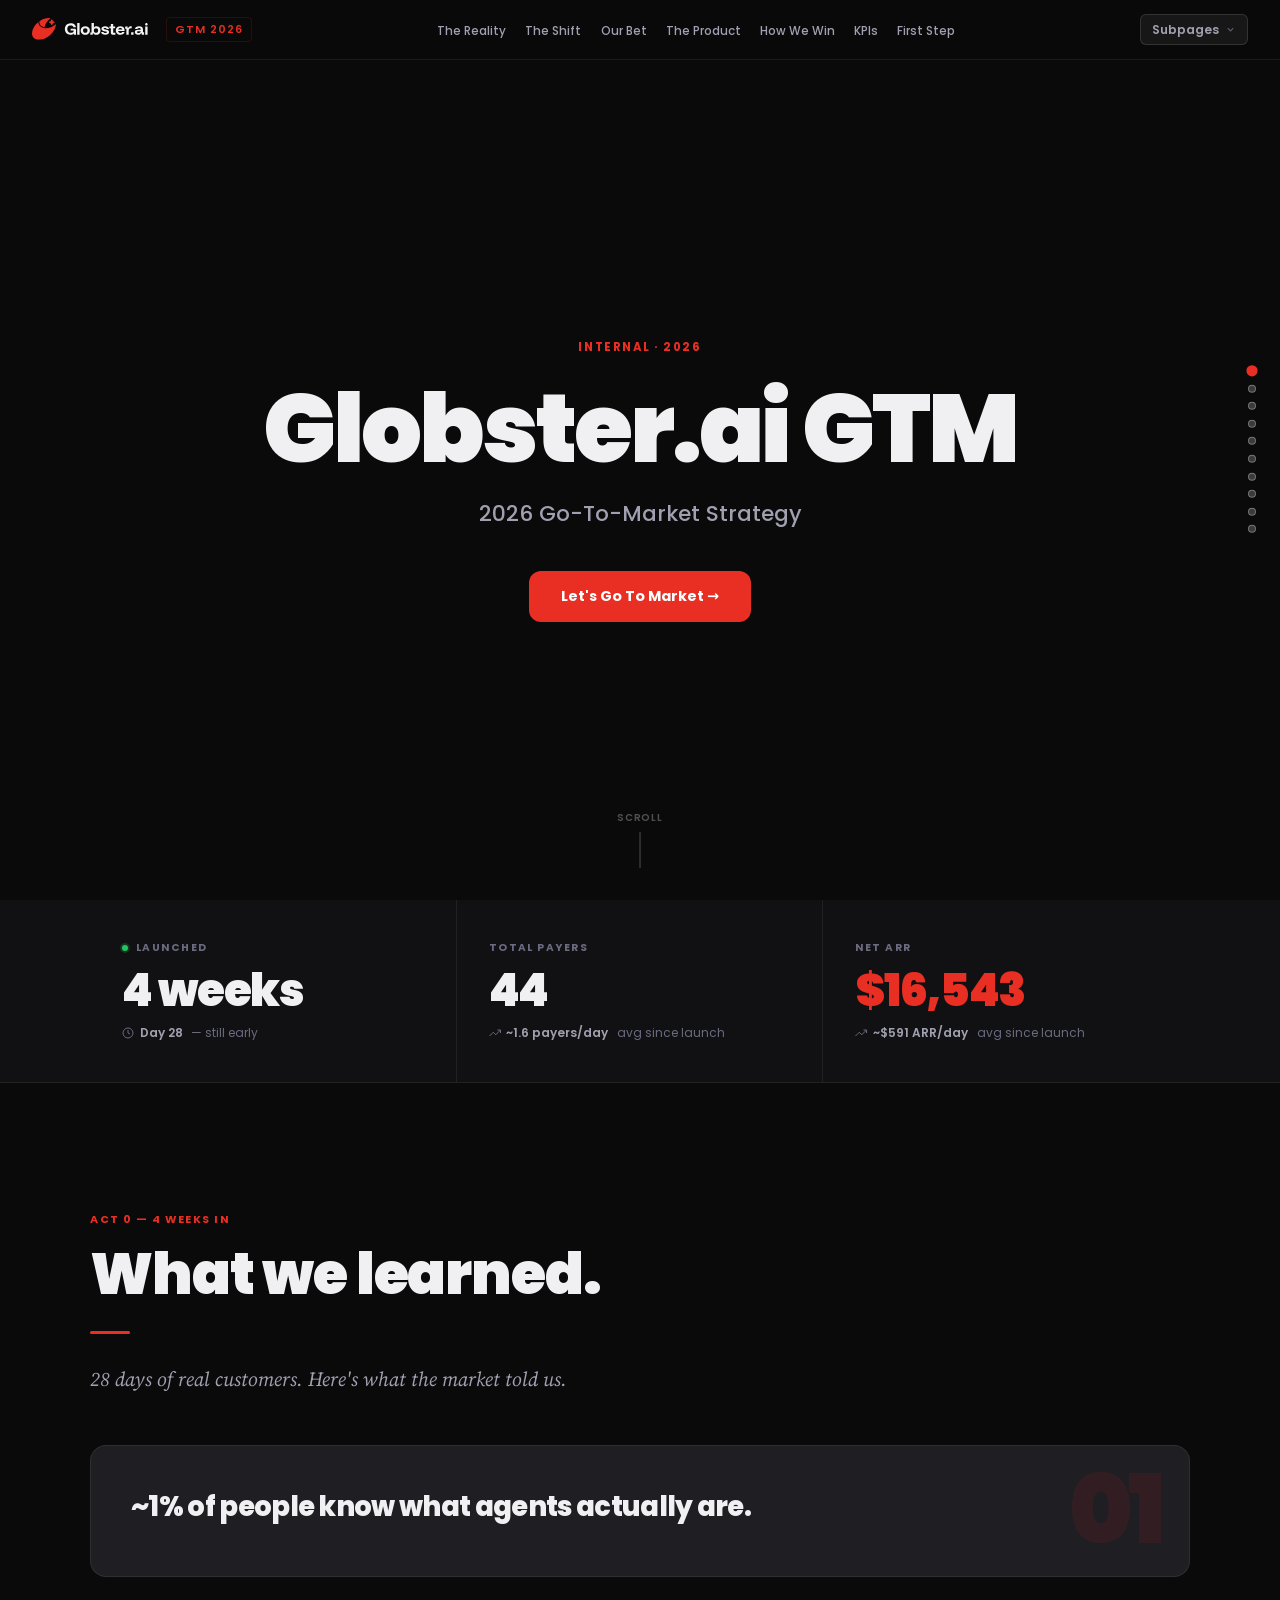
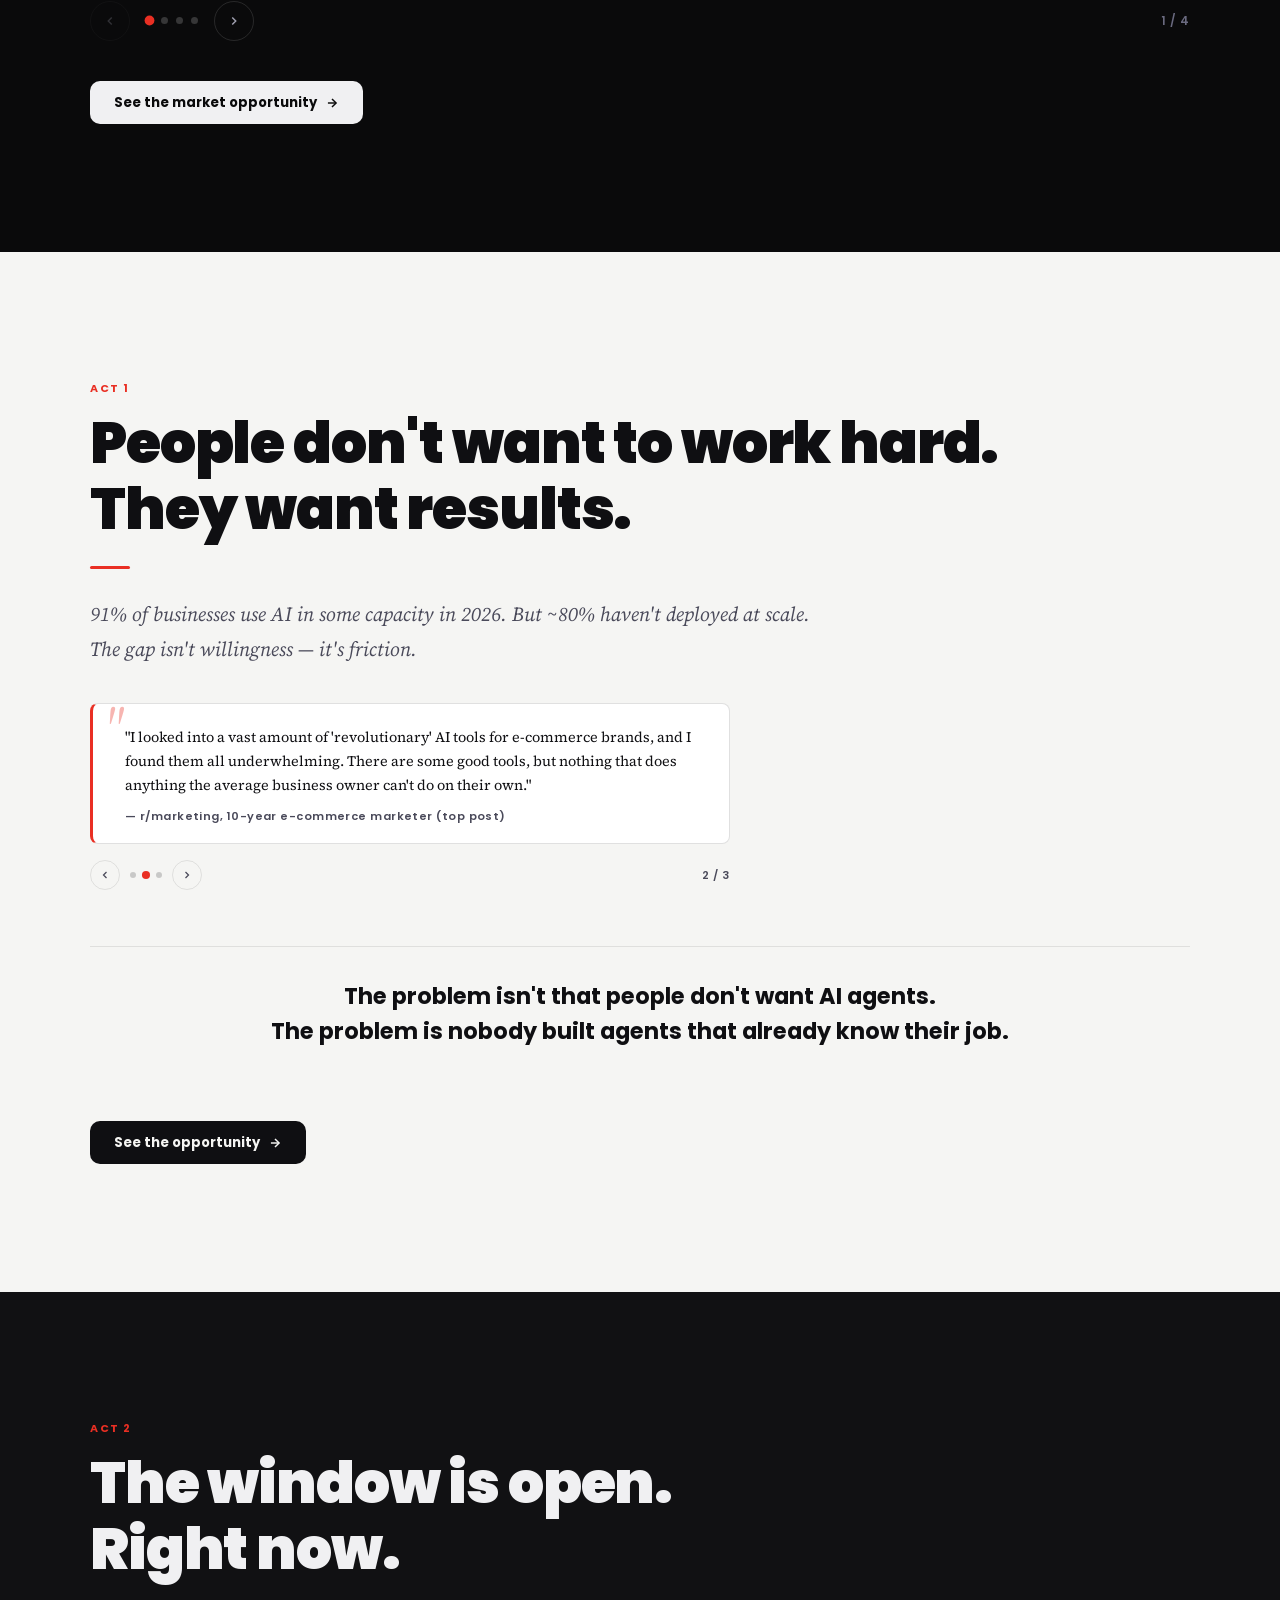
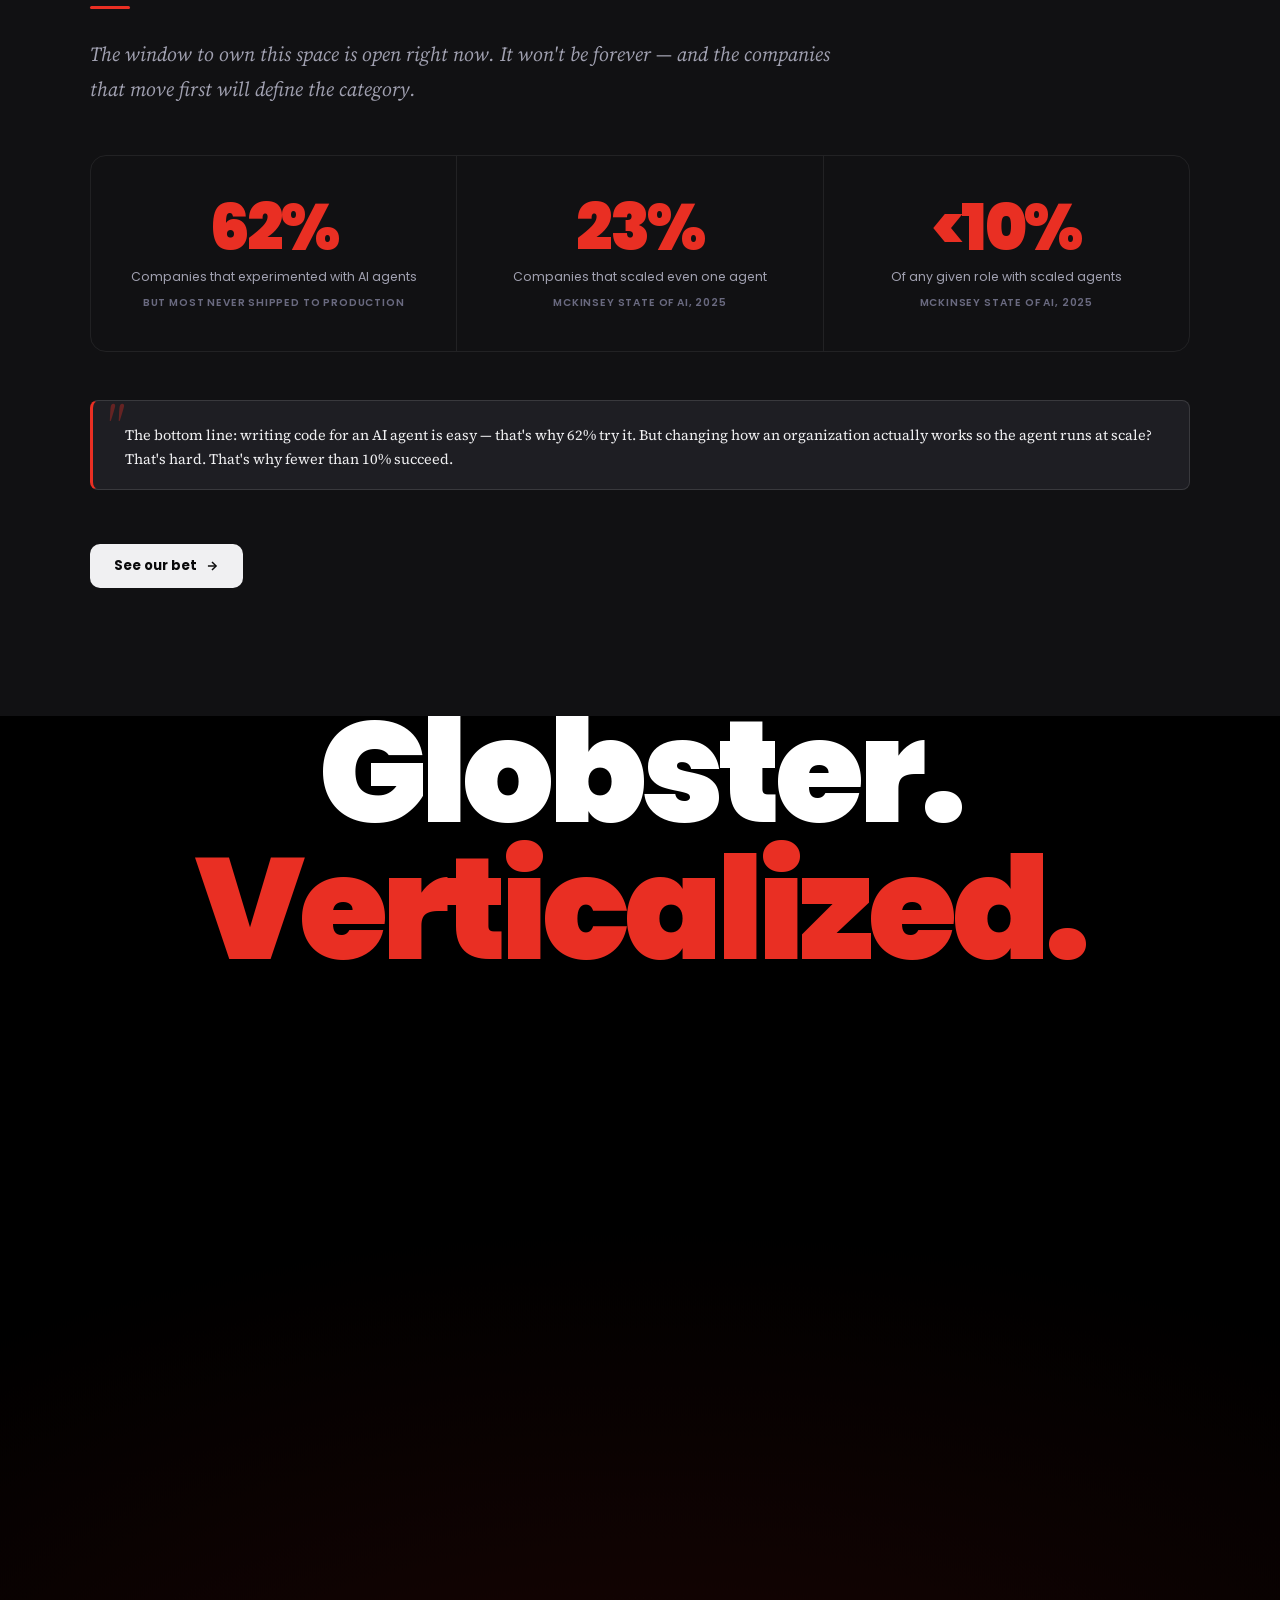
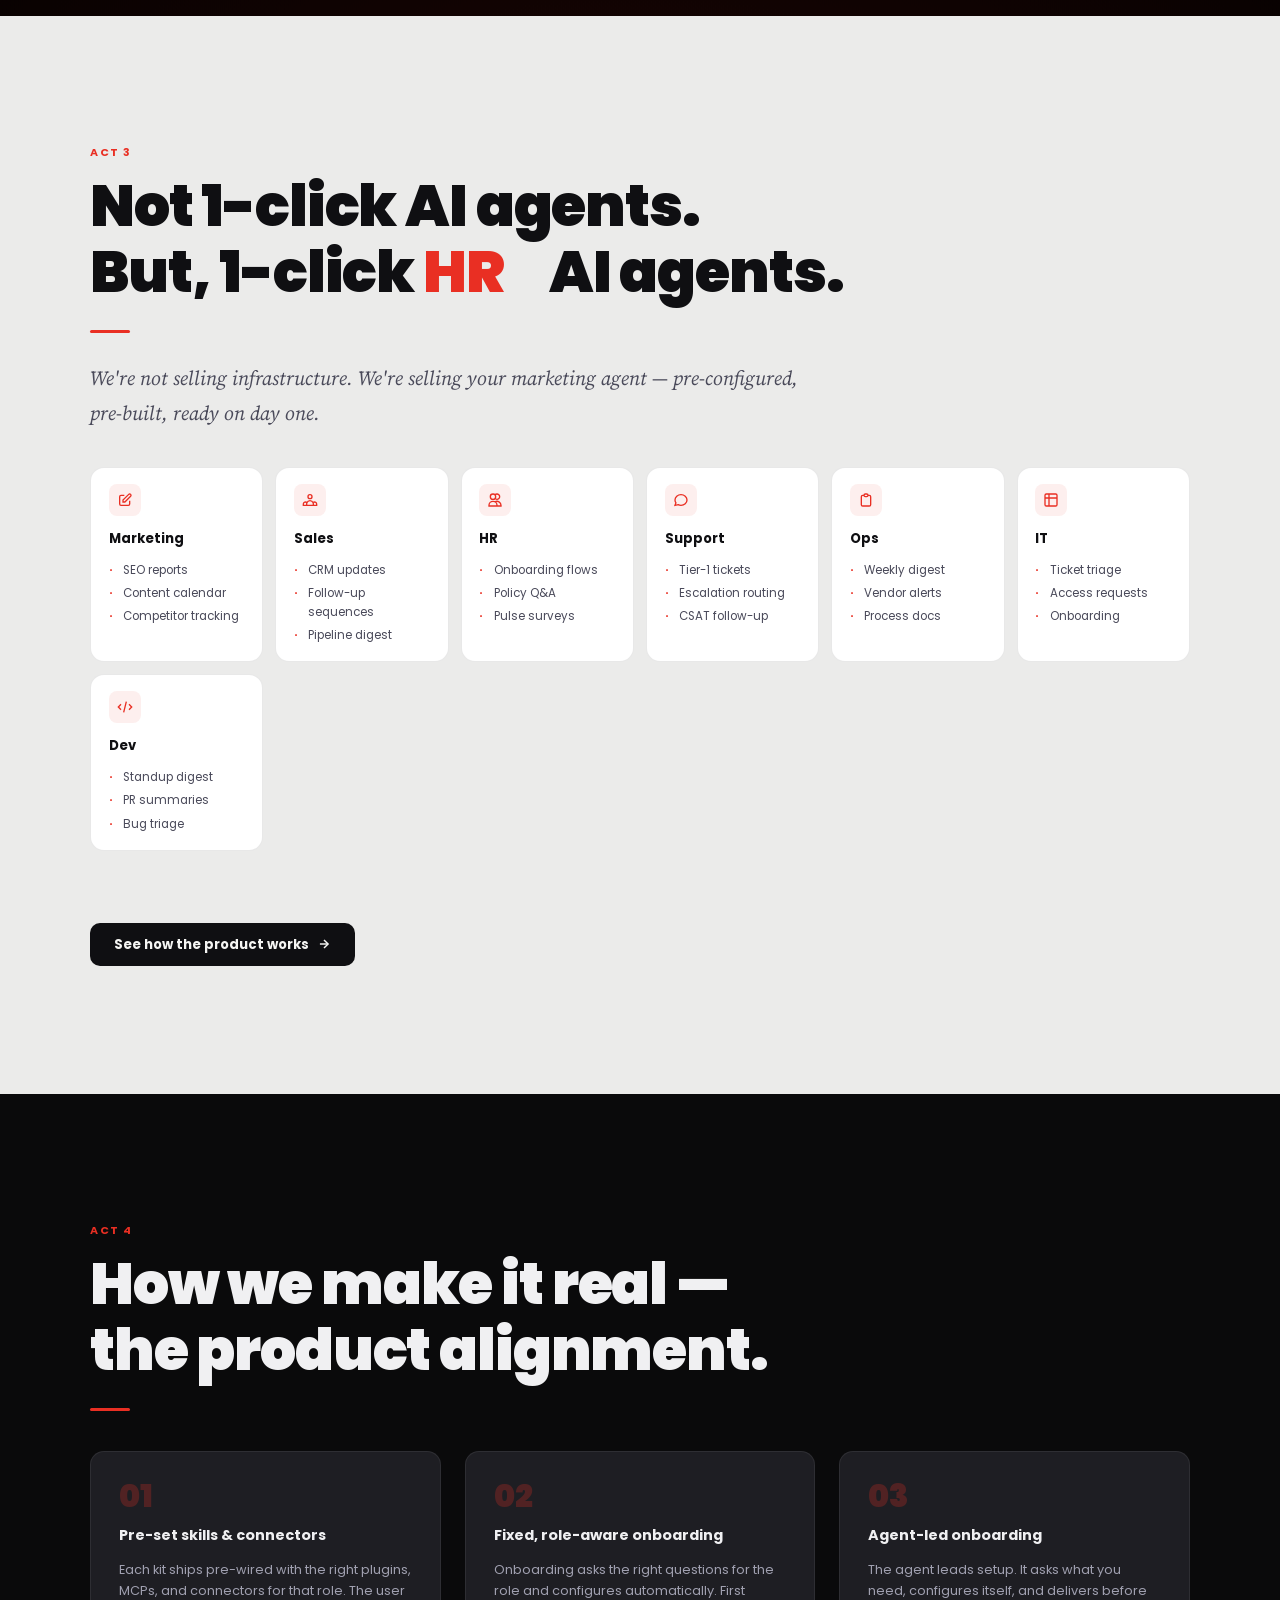
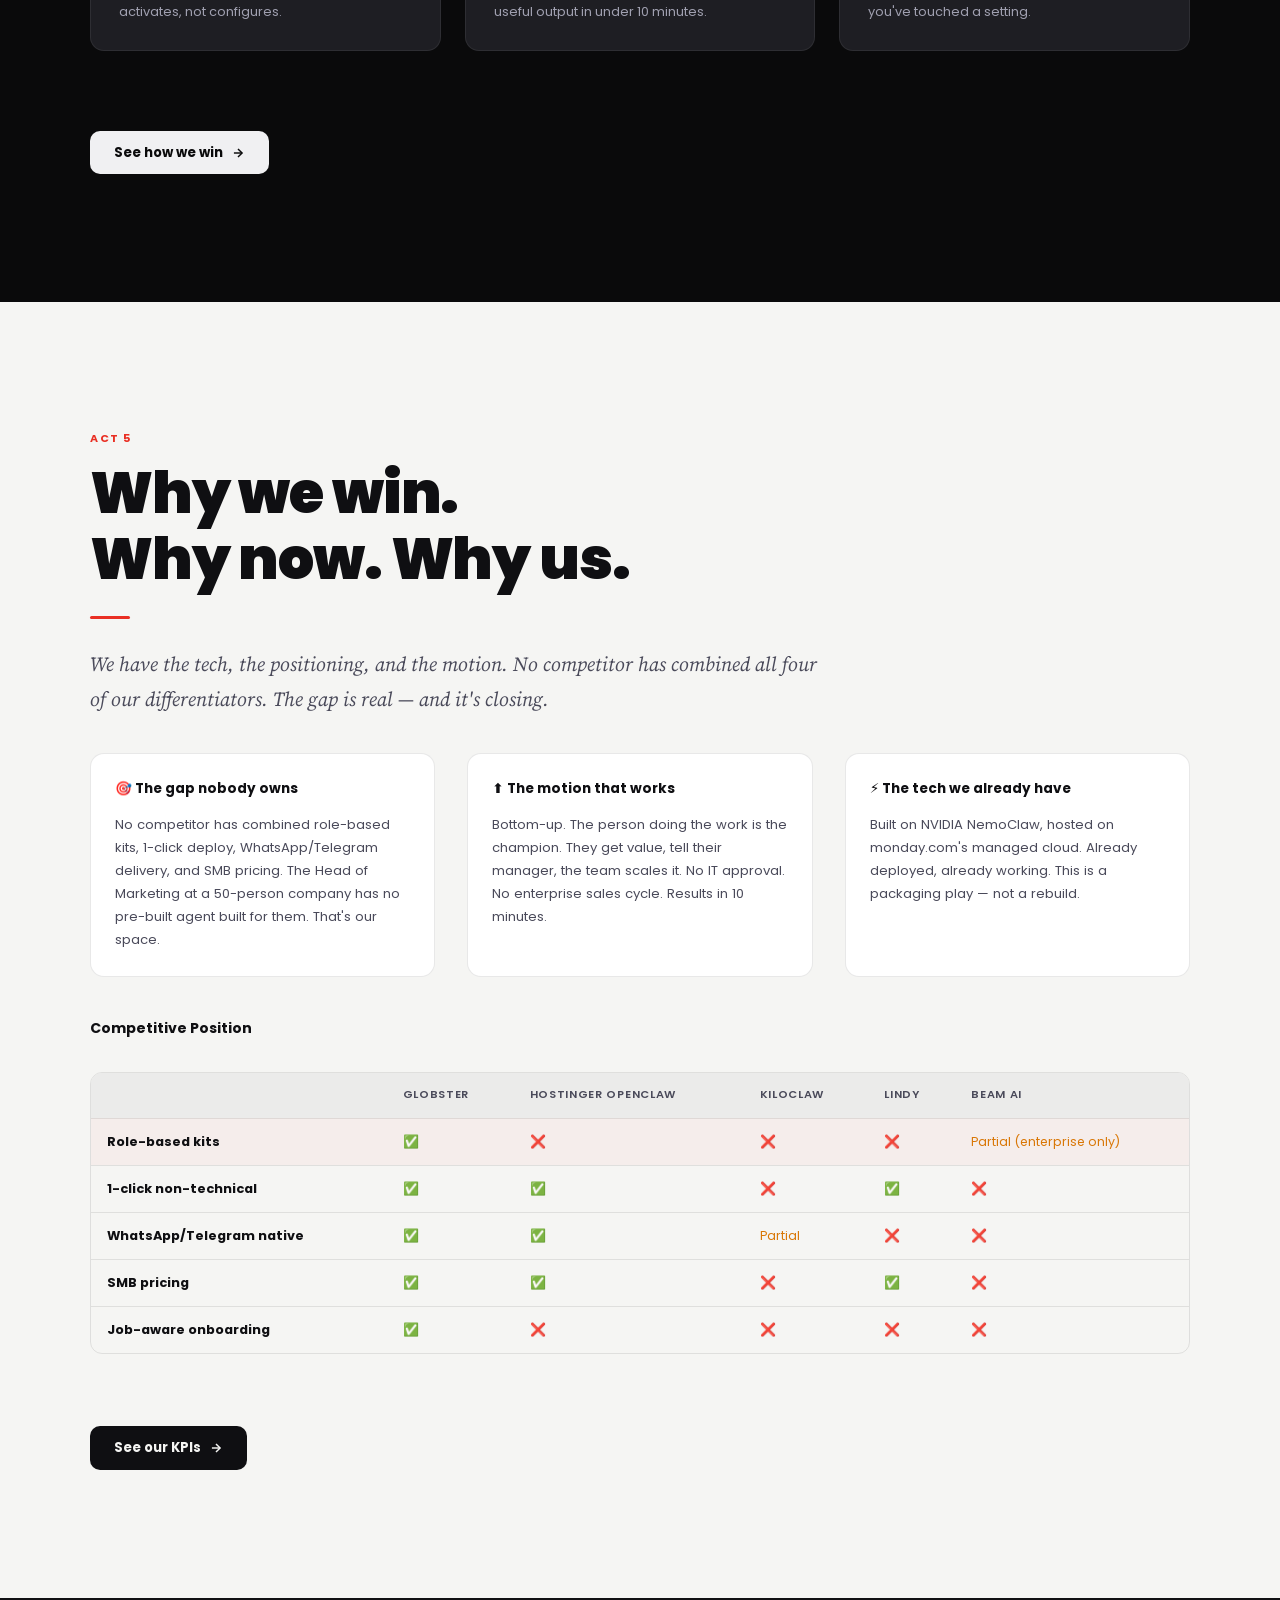
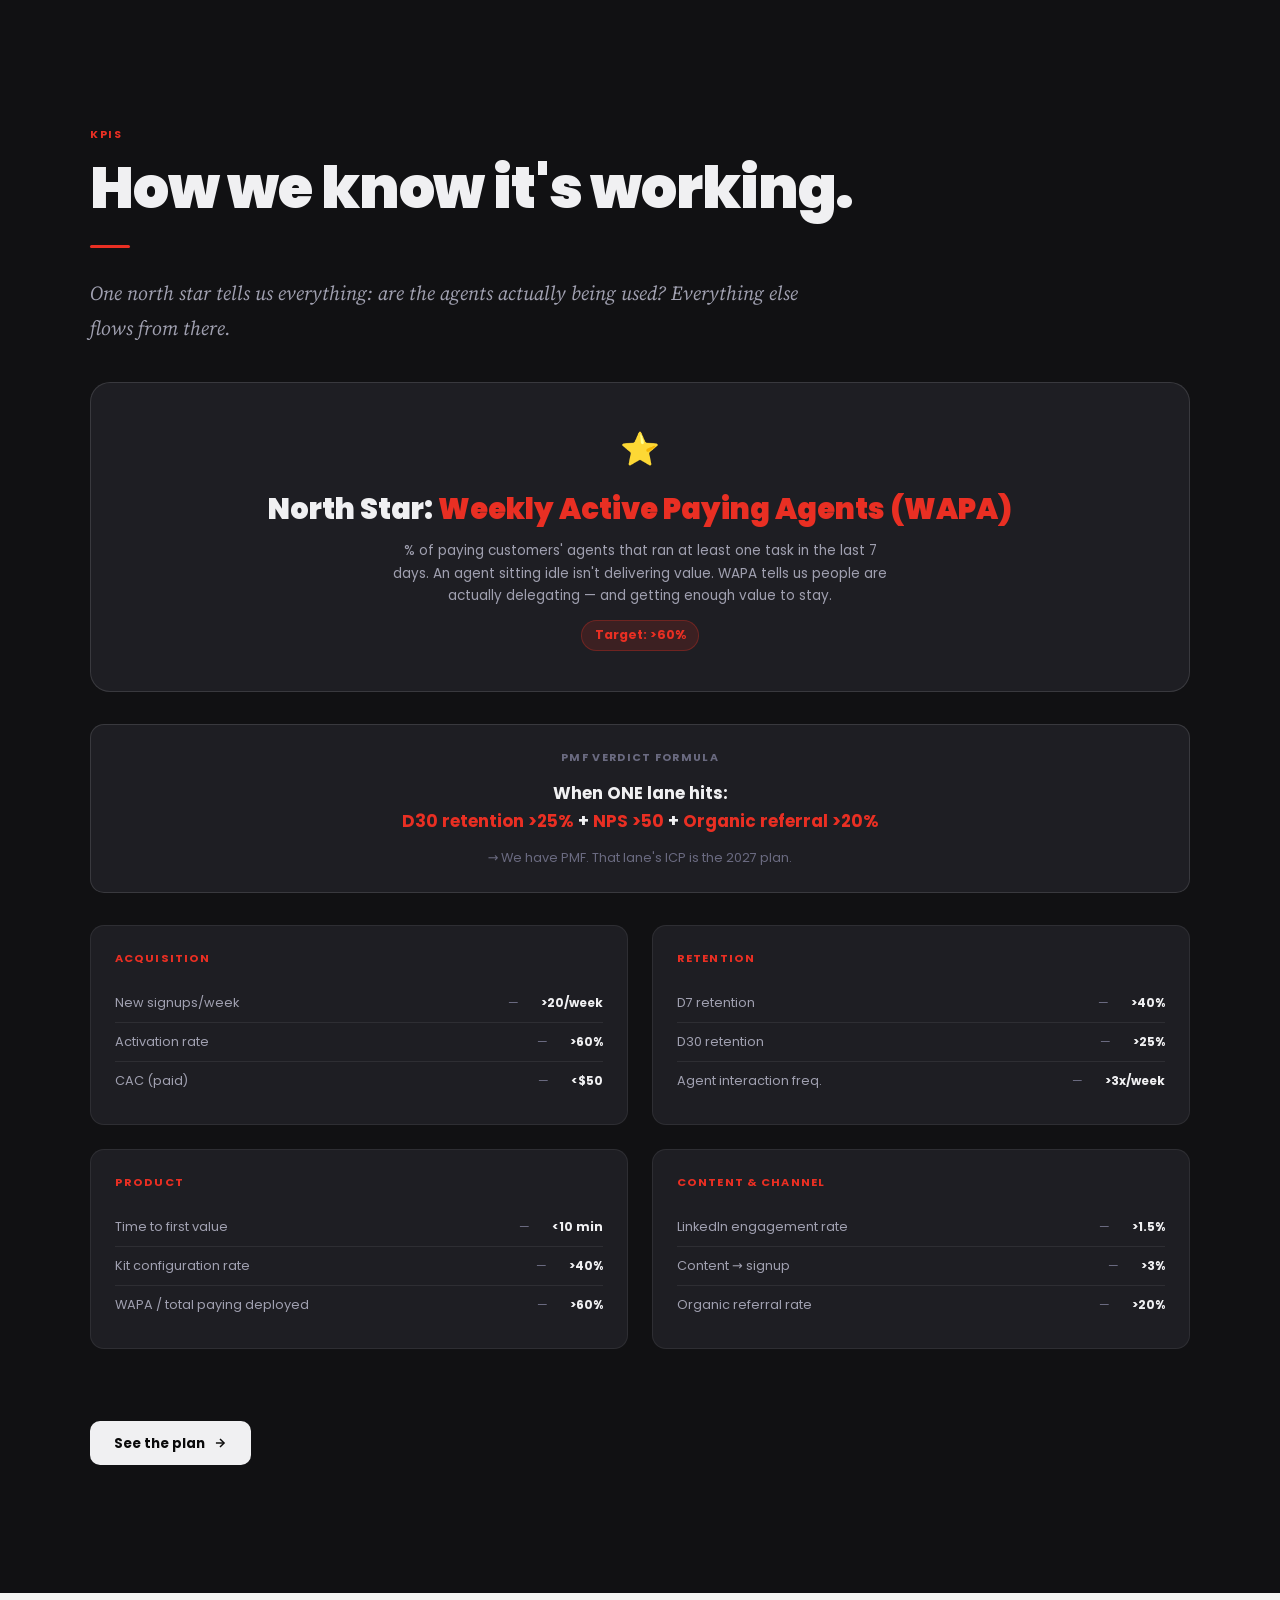
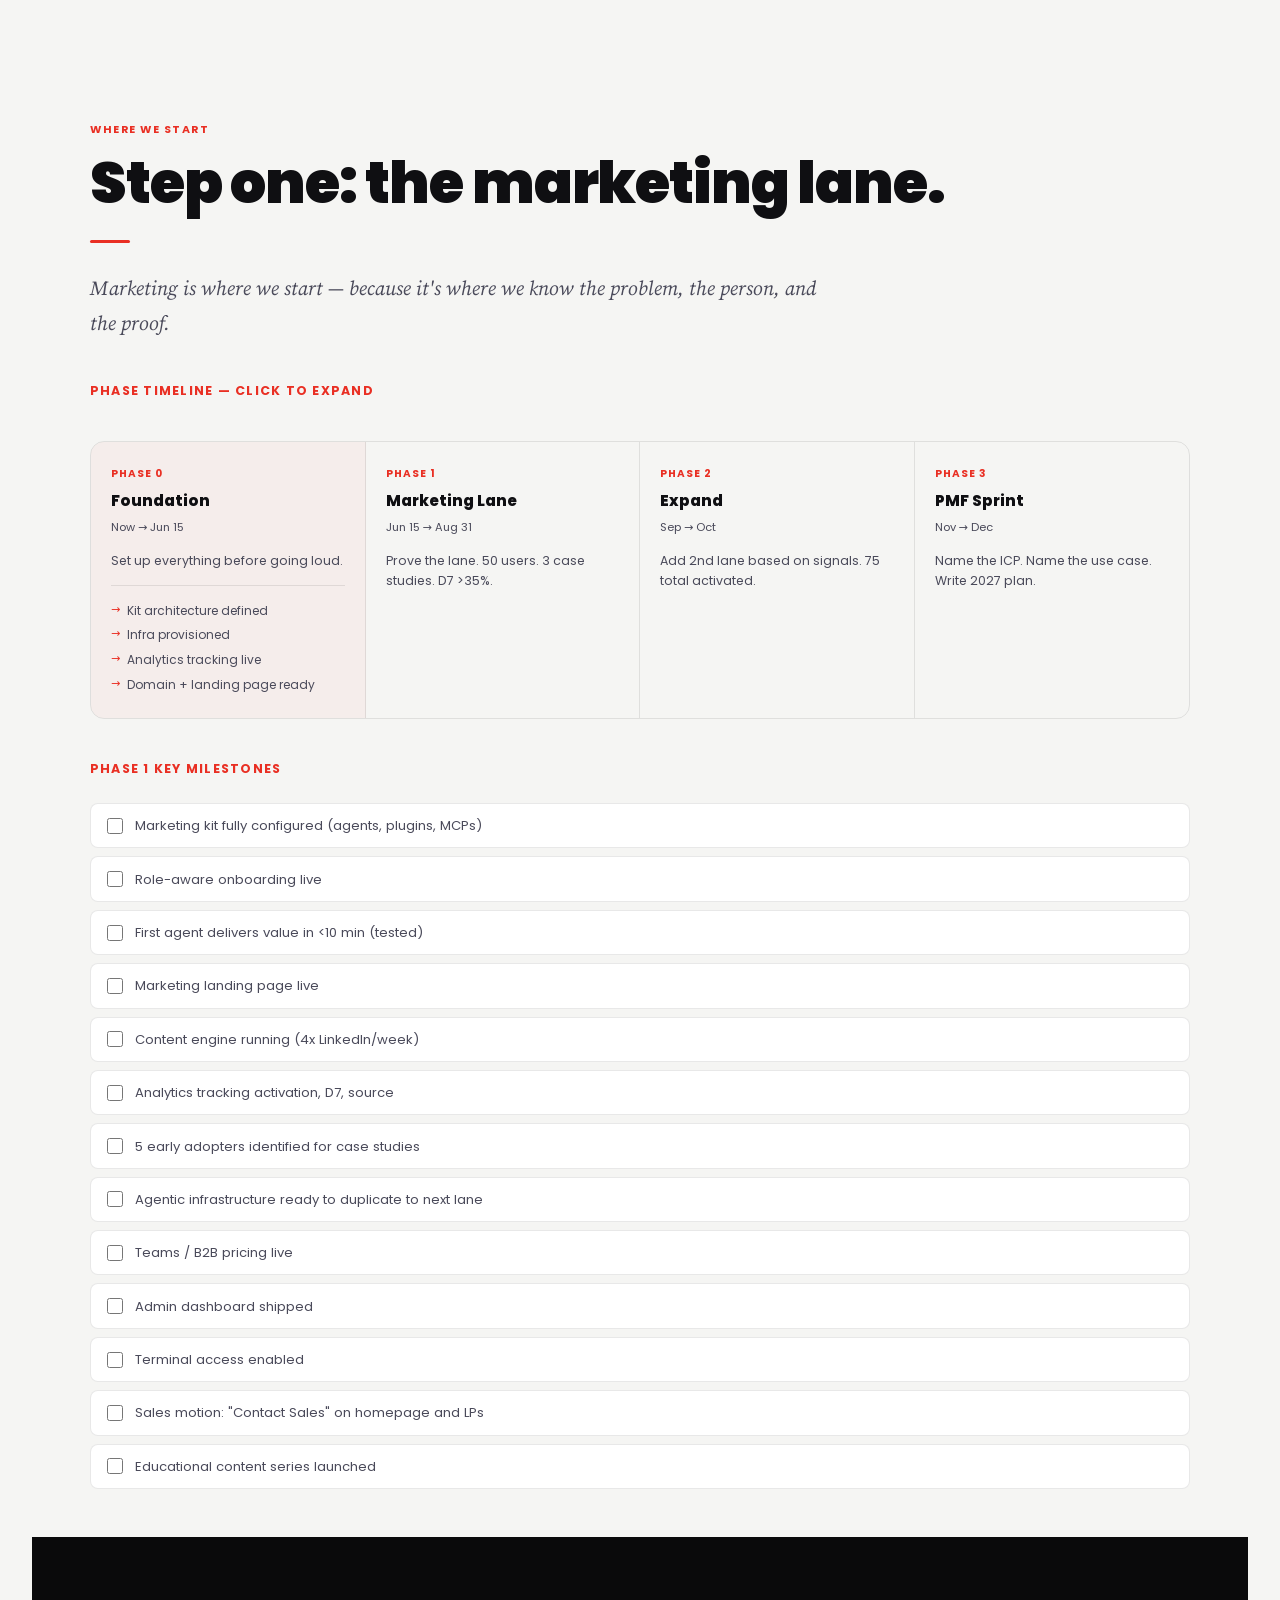
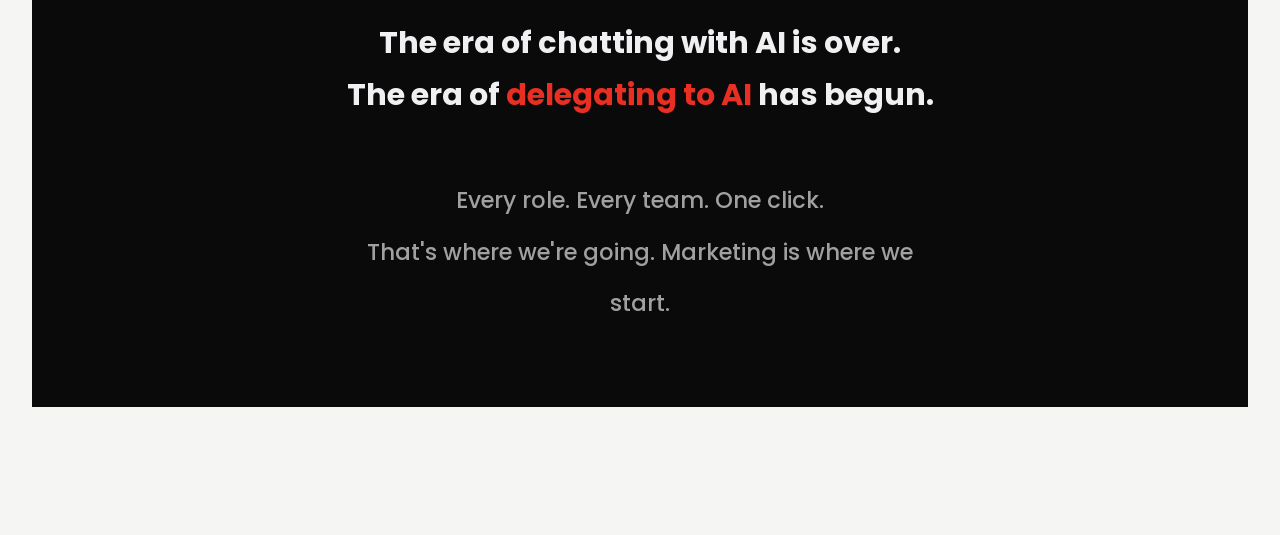
==== commit 8fa15fb7: "Replace nav text with Globster logo across GTM pages" ====
--- a/GTM planning.html
+++ b/GTM planning.html
@@ -653,7 +653,7 @@
 
 <header class="gtm-nav">
   <a href="index.html" class="gtm-nav__brand">
-    <span class="gtm-nav__logo">Globster</span>
+    <img src="assets/globster-logo-dark.svg" alt="Globster" style="height:22px;width:auto;display:block;">
     <span class="gtm-nav__label">GTM 2026</span>
   </a>
   <ul class="gtm-nav__links">
